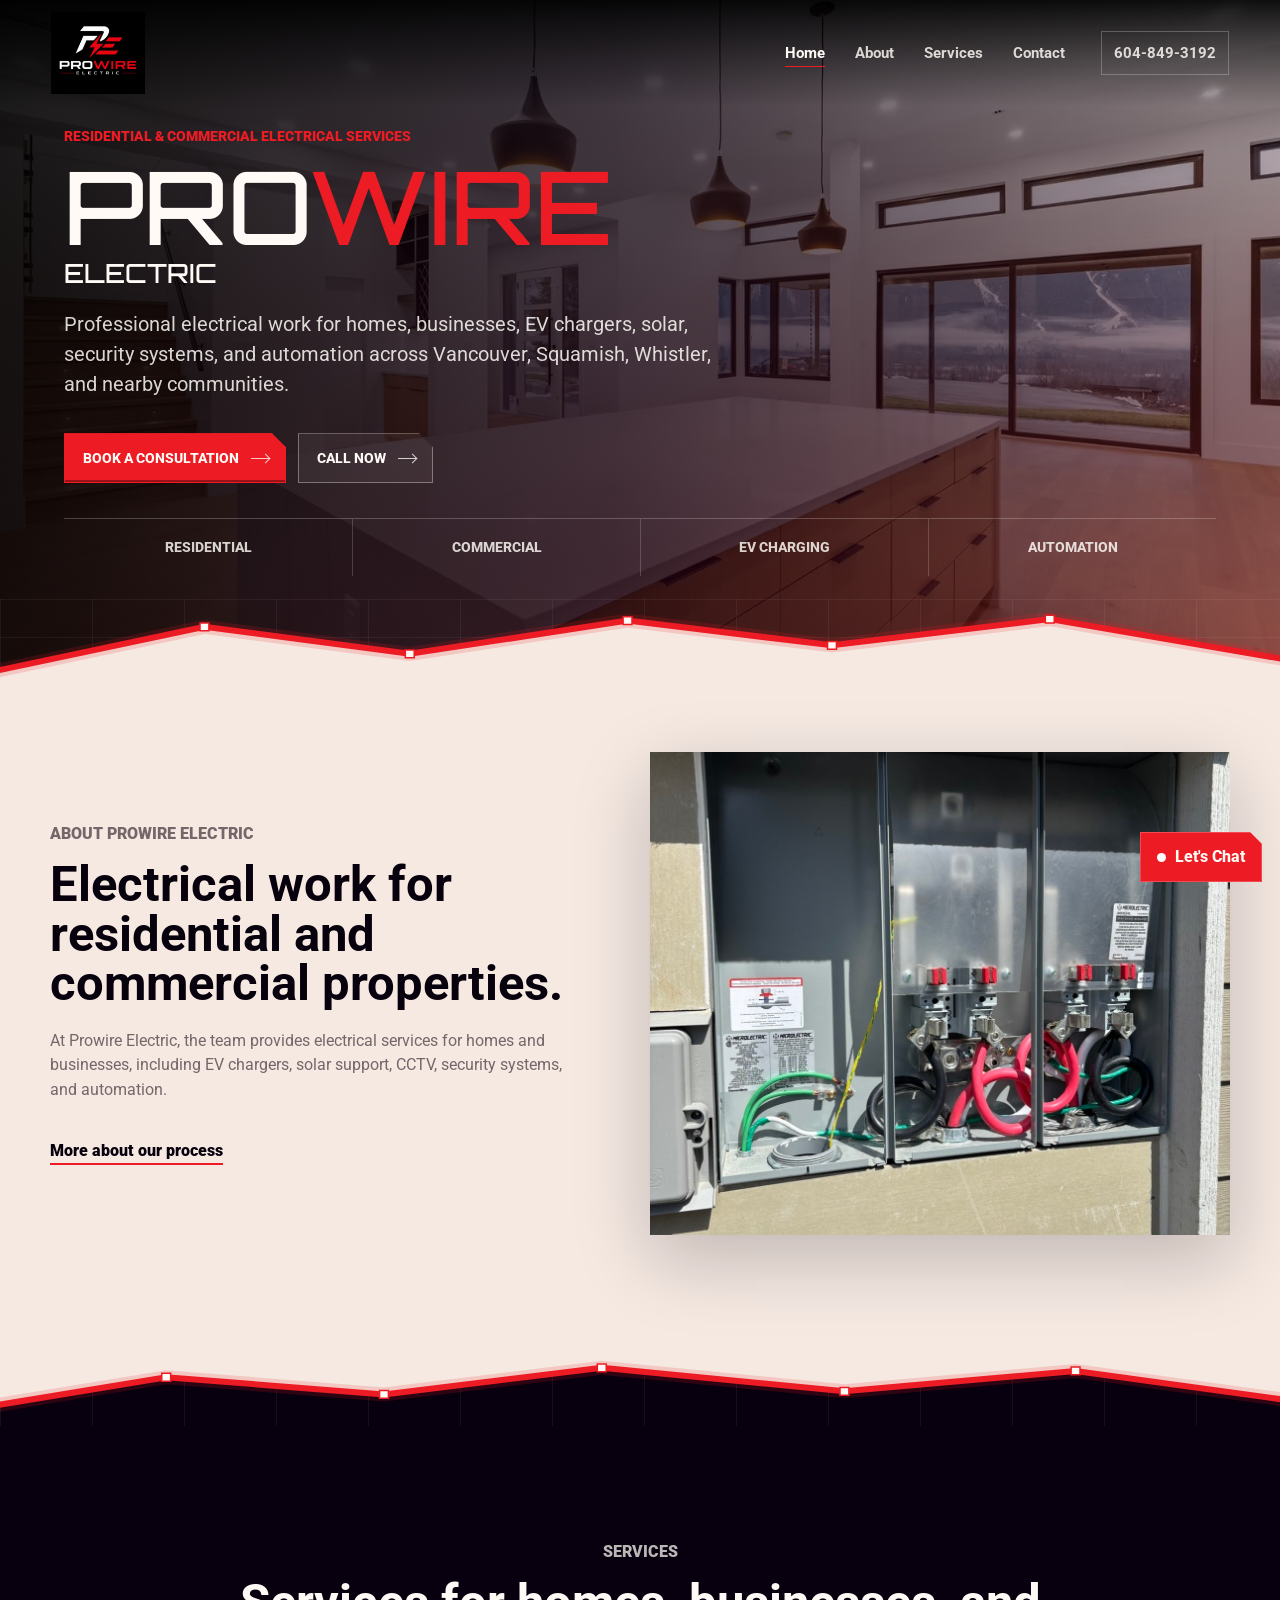
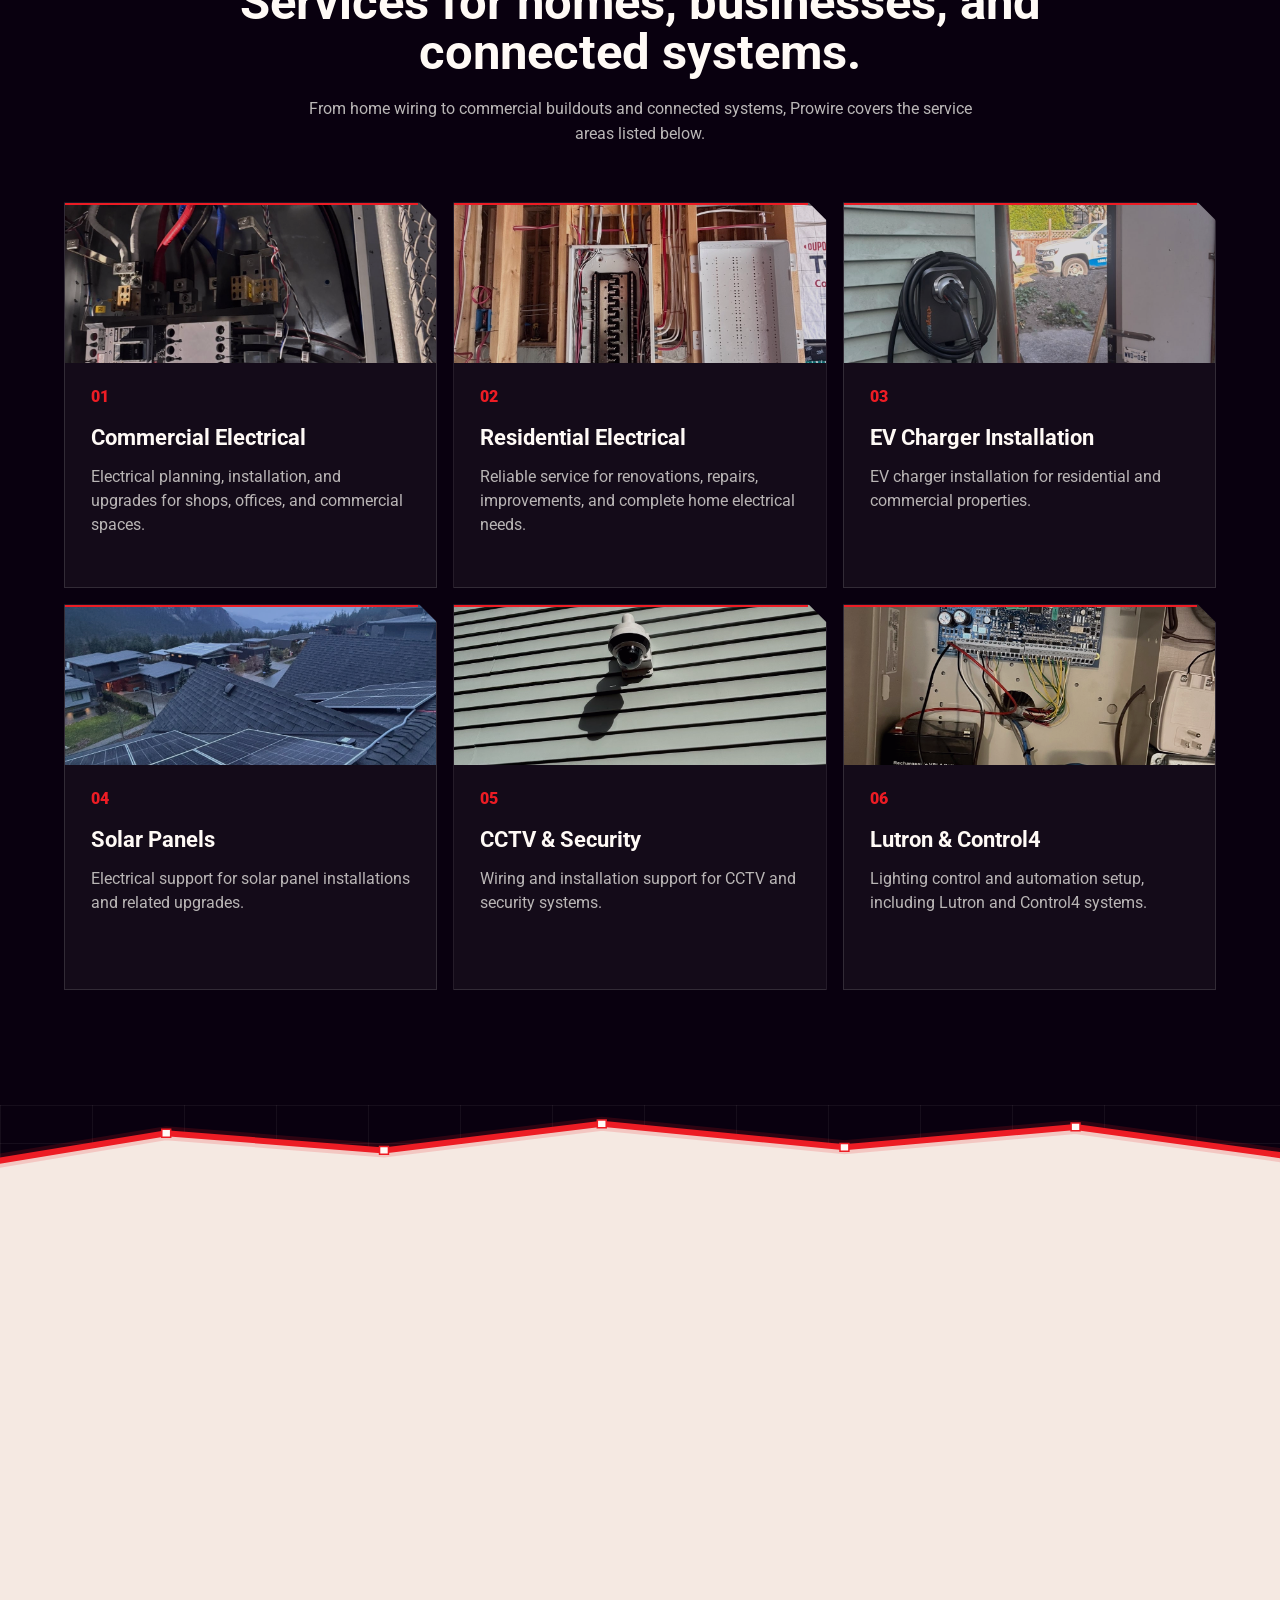
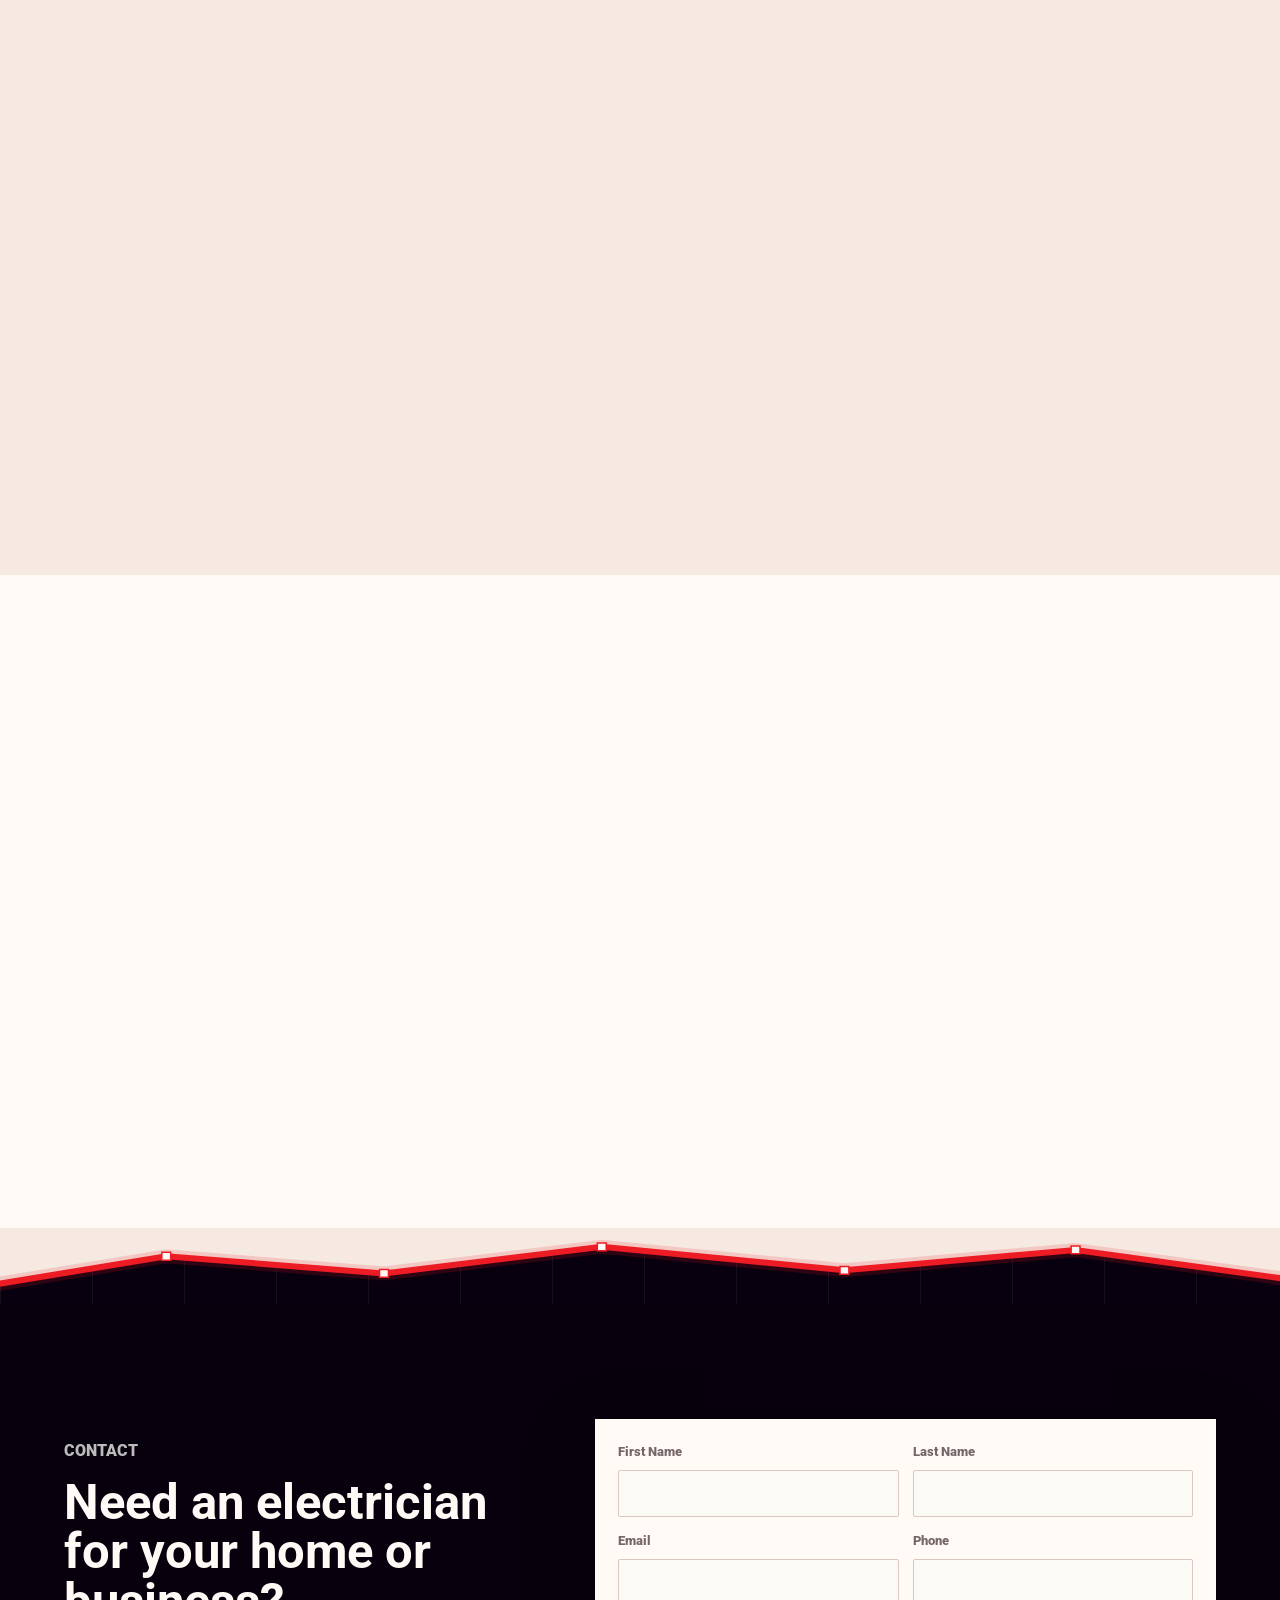
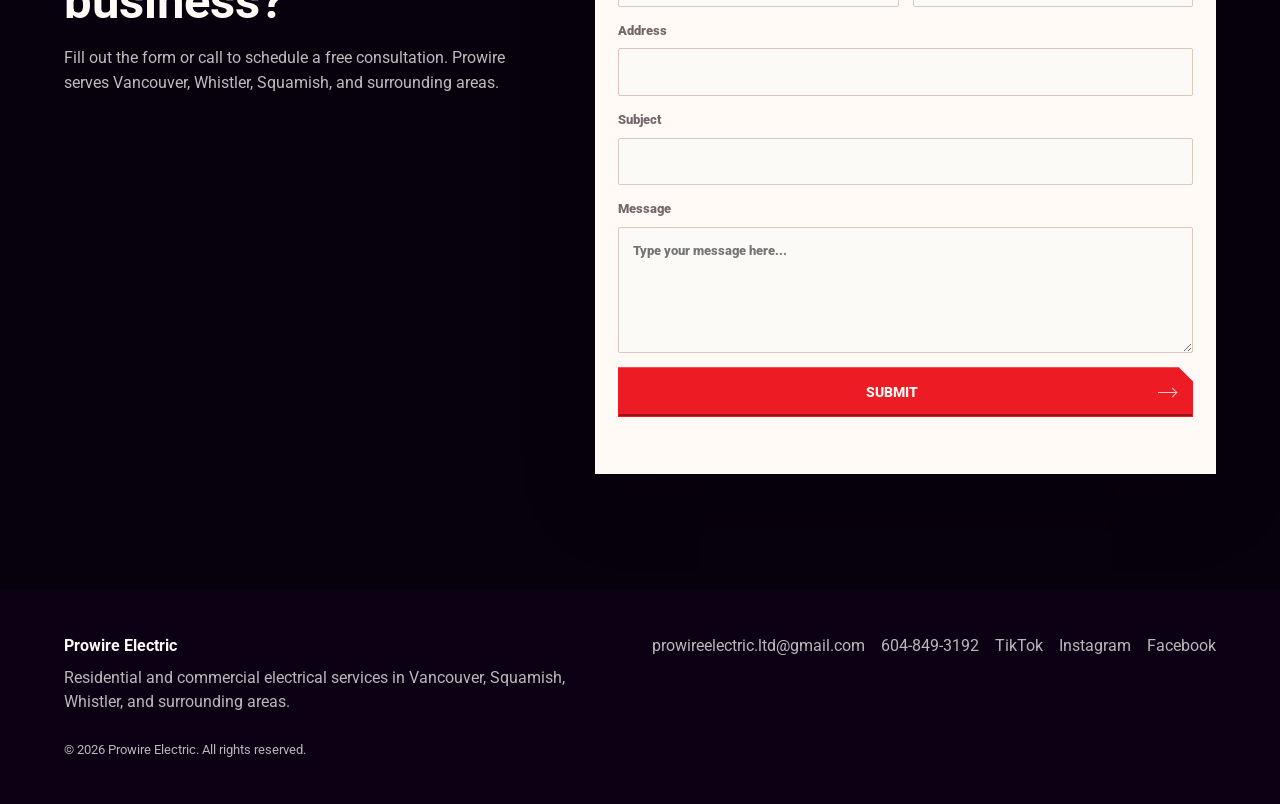
==== index.html @ 80690da2 "photos" ====
<!doctype html>
<html lang="en">
<head>
  <meta charset="utf-8">
  <meta name="viewport" content="width=device-width, initial-scale=1">
  <meta name="description" content="Prowire Electric provides residential and commercial electrical services across Vancouver, Squamish, Whistler, and surrounding areas.">
  <title>Prowire Electric | Residential & Commercial Electrical Services</title>
  <link rel="preload" as="image" href="assets/placeholder.jpg?v=5">
  <link rel="preconnect" href="https://fonts.googleapis.com">
  <link rel="preconnect" href="https://fonts.gstatic.com" crossorigin>
  <link href="https://fonts.googleapis.com/css2?family=Orbitron:wght@400;500;600&family=Roboto:wght@400;500;700;900&display=swap" rel="stylesheet">
  <link rel="stylesheet" href="styles.css?v=31">
  <script src="app.js?v=4" defer></script>
</head>
<body>
  <header class="site-header" data-header>
    <a class="brand" href="index.html" aria-label="Prowire Electric home">
      <img class="brand-logo" src="assets/logo.png" alt="" width="177" height="153">
    </a>

    <button class="nav-toggle" type="button" aria-label="Open menu" aria-expanded="false" data-nav-toggle>
      <span></span>
      <span></span>
    </button>

    <nav class="site-nav" aria-label="Primary navigation" data-nav>
      <a href="index.html" aria-current="page">Home</a>
      <a href="about.html">About</a>
      <a href="work.html">Services</a>
      <a href="contact.html">Contact</a>
    </nav>

    <a class="header-call" href="tel:16048493192">604-849-3192</a>
  </header>

  <main>
    <div class="hero-stack">
      <div class="hero-overlay" aria-hidden="true"></div>
      <section class="hero home-hero">
        <div class="hero-media" aria-hidden="true"></div>
        <div class="hero-content reveal">
          <p class="eyebrow">Residential &amp; commercial electrical services</p>
          <h1 class="hero-title">
            <span class="hero-title-word">Pro<span class="hero-title-accent">wire</span></span>
            <span class="hero-title-sub">Electric</span>
          </h1>
          <p class="hero-copy">Professional electrical work for homes, businesses, EV chargers, solar, security systems, and automation across Vancouver, Squamish, Whistler, and nearby communities.</p>
          <div class="hero-actions">
            <a class="button button-primary" href="contact.html">Book a consultation</a>
            <a class="button button-ghost" href="tel:16048493192">Call now</a>
          </div>
        </div>
        <div class="hero-strip reveal" aria-label="Core service areas">
          <span>Residential</span>
          <span>Commercial</span>
          <span>EV Charging</span>
          <span>Automation</span>
        </div>
      </section>

      <div class="angular-divider angular-divider-hero" aria-hidden="true">
        <svg viewBox="0 0 1440 116" preserveAspectRatio="none" focusable="false">
          <polyline class="angular-divider-glow" points="0,92 230,36 461,71 706,28 936,60 1181,26 1440,77"></polyline>
          <polyline class="angular-divider-dash" points="0,92 230,36 461,71 706,28 936,60 1181,26 1440,77"></polyline>
          <g class="angular-divider-nodes">
            <rect x="225" y="31" width="10" height="10"></rect>
            <rect x="456" y="66" width="10" height="10"></rect>
            <rect x="701" y="23" width="10" height="10"></rect>
            <rect x="931" y="55" width="10" height="10"></rect>
            <rect x="1176" y="21" width="10" height="10"></rect>
          </g>
        </svg>
      </div>
    </div>

    <section class="section split-section">
      <div class="section-copy reveal">
        <p class="eyebrow">About Prowire Electric</p>
        <h2>Electrical work for residential and commercial properties.</h2>
        <p>At Prowire Electric, the team provides electrical services for homes and businesses, including EV chargers, solar support, CCTV, security systems, and automation.</p>
        <a class="text-link" href="about.html">More about our process</a>
      </div>
      <figure class="image-panel reveal">
        <img src="assets/project-service-equipment.jpg" alt="Electrical service equipment installed by Prowire Electric" width="900" height="700">
      </figure>
    </section>

    <div class="angular-divider angular-divider-to-dark angular-divider-compact" aria-hidden="true">
      <svg viewBox="0 0 1440 98" preserveAspectRatio="none" focusable="false">
        <polyline class="angular-divider-glow" points="0,71 187,36 432,58 677,24 950,54 1210,28 1440,64"></polyline>
        <polyline class="angular-divider-dash" points="0,71 187,36 432,58 677,24 950,54 1210,28 1440,64"></polyline>
        <g class="angular-divider-nodes">
          <rect x="182" y="31" width="10" height="10"></rect>
          <rect x="427" y="53" width="10" height="10"></rect>
          <rect x="672" y="19" width="10" height="10"></rect>
          <rect x="945" y="49" width="10" height="10"></rect>
          <rect x="1205" y="23" width="10" height="10"></rect>
        </g>
      </svg>
    </div>

    <section class="section dark-section">
      <div class="section-heading reveal">
        <p class="eyebrow">Services</p>
        <h2>Services for homes, businesses, and connected systems.</h2>
        <p>From home wiring to commercial buildouts and connected systems, Prowire covers the service areas listed below.</p>
      </div>

      <div class="service-grid">
        <article class="service-card reveal">
          <img class="service-card-image" src="assets/project-commercial-panel.jpg" alt="Commercial electrical panel work" width="500" height="360">
          <span class="service-index">01</span>
          <h3>Commercial Electrical</h3>
          <p>Electrical planning, installation, and upgrades for shops, offices, and commercial spaces.</p>
        </article>
        <article class="service-card reveal">
          <img class="service-card-image" src="assets/project-residential-rough-in.jpg" alt="Residential rough-in wiring and panel installation" width="500" height="360">
          <span class="service-index">02</span>
          <h3>Residential Electrical</h3>
          <p>Reliable service for renovations, repairs, improvements, and complete home electrical needs.</p>
        </article>
        <article class="service-card reveal">
          <img class="service-card-image" src="assets/project-ev-charger.jpg" alt="Installed residential EV charger" width="500" height="360">
          <span class="service-index">03</span>
          <h3>EV Charger Installation</h3>
          <p>EV charger installation for residential and commercial properties.</p>
        </article>
        <article class="service-card reveal">
          <img class="service-card-image" src="assets/project-solar-roof.jpg" alt="Solar panels on a roof in the Sea to Sky corridor" width="500" height="360">
          <span class="service-index">04</span>
          <h3>Solar Panels</h3>
          <p>Electrical support for solar panel installations and related upgrades.</p>
        </article>
        <article class="service-card reveal">
          <img class="service-card-image" src="assets/project-security-camera.jpg" alt="Exterior CCTV camera installed on a home" width="500" height="360">
          <span class="service-index">05</span>
          <h3>CCTV &amp; Security</h3>
          <p>Wiring and installation support for CCTV and security systems.</p>
        </article>
        <article class="service-card reveal">
          <img class="service-card-image" src="assets/project-control-panel.jpg" alt="Control system wiring and equipment panel" width="500" height="360">
          <span class="service-index">06</span>
          <h3>Lutron &amp; Control4</h3>
          <p>Lighting control and automation setup, including Lutron and Control4 systems.</p>
        </article>
      </div>
    </section>

    <div class="angular-divider angular-divider-compact" aria-hidden="true">
      <svg viewBox="0 0 1440 98" preserveAspectRatio="none" focusable="false">
        <polyline class="angular-divider-glow" points="0,71 187,36 432,58 677,24 950,54 1210,28 1440,64"></polyline>
        <polyline class="angular-divider-dash" points="0,71 187,36 432,58 677,24 950,54 1210,28 1440,64"></polyline>
        <g class="angular-divider-nodes">
          <rect x="182" y="31" width="10" height="10"></rect>
          <rect x="427" y="53" width="10" height="10"></rect>
          <rect x="672" y="19" width="10" height="10"></rect>
          <rect x="945" y="49" width="10" height="10"></rect>
          <rect x="1205" y="23" width="10" height="10"></rect>
        </g>
      </svg>
    </div>

    <section class="section work-preview">
      <div class="section-heading reveal">
        <p class="eyebrow">Services</p>
        <h2>Residential, commercial, and specialty electrical work.</h2>
        <p>Prowire handles electrical service, installations, EV charging, solar electrical support, security systems, and automation across the Lower Mainland and Sea to Sky.</p>
      </div>
      <div class="preview-grid reveal">
        <img src="assets/project-residential-rough-in.jpg" alt="Residential rough-in wiring service" width="500" height="500">
        <img src="assets/project-commercial-panel.jpg" alt="Commercial electrical panel service" width="500" height="500">
        <img src="assets/project-ev-charger.jpg" alt="Residential EV charger installation" width="500" height="500">
      </div>
      <a class="button button-dark reveal" href="work.html">View services</a>
    </section>

    <section class="section testimonials-section">
      <div class="section-heading reveal">
        <p class="eyebrow">Testimonials</p>
        <h2>What clients have said.</h2>
      </div>
      <div class="testimonial-grid">
        <blockquote class="testimonial-card reveal">
          <p>"Just had a full renovation done, price was great work was done on a timely manner I have no complaints would hugely recommend!"</p>
          <cite>Scott Johnson</cite>
        </blockquote>
        <blockquote class="testimonial-card reveal">
          <p>"They were very easy to deal with and schedule. Quality work and their prices were a lot lower than a couple of other quotes I had gotten. Thank you!"</p>
          <cite>Karamveer Dhillon</cite>
        </blockquote>
        <blockquote class="testimonial-card reveal">
          <p>"Love this company! Super quick reply to give me a quote and prices are very fair in comparison to other businesses in town. Would highly recommend for any job!"</p>
          <cite>Hannah MacRae</cite>
        </blockquote>
      </div>
    </section>

    <div class="angular-divider angular-divider-to-dark angular-divider-compact" aria-hidden="true">
      <svg viewBox="0 0 1440 98" preserveAspectRatio="none" focusable="false">
        <polyline class="angular-divider-glow" points="0,71 187,36 432,58 677,24 950,54 1210,28 1440,64"></polyline>
        <polyline class="angular-divider-dash" points="0,71 187,36 432,58 677,24 950,54 1210,28 1440,64"></polyline>
        <g class="angular-divider-nodes">
          <rect x="182" y="31" width="10" height="10"></rect>
          <rect x="427" y="53" width="10" height="10"></rect>
          <rect x="672" y="19" width="10" height="10"></rect>
          <rect x="945" y="49" width="10" height="10"></rect>
          <rect x="1205" y="23" width="10" height="10"></rect>
        </g>
      </svg>
    </div>

    <section class="section contact-band">
      <div class="contact-band-copy reveal">
        <p class="eyebrow">Contact</p>
        <h2>Need an electrician for your home or business?</h2>
        <p>Fill out the form or call to schedule a free consultation. Prowire serves Vancouver, Whistler, Squamish, and surrounding areas.</p>
      </div>
      <form class="contact-form reveal" data-contact-form>
        <label>
          <span>First Name</span>
          <input type="text" name="firstName" autocomplete="given-name" required>
        </label>
        <label>
          <span>Last Name</span>
          <input type="text" name="lastName" autocomplete="family-name">
        </label>
        <label>
          <span>Email</span>
          <input type="email" name="email" autocomplete="email" required>
        </label>
        <label>
          <span>Phone</span>
          <input type="tel" name="phone" autocomplete="tel">
        </label>
        <label class="full-field">
          <span>Address</span>
          <input type="text" name="address" autocomplete="street-address">
        </label>
        <label class="full-field">
          <span>Subject</span>
          <input type="text" name="subject">
        </label>
        <label class="full-field">
          <span>Message</span>
          <textarea name="message" rows="5" placeholder="Type your message here..."></textarea>
        </label>
        <button class="button button-primary full-field" type="submit">Submit</button>
        <p class="form-status full-field" data-form-status aria-live="polite"></p>
      </form>
    </section>
  </main>

  <footer class="site-footer">
    <div>
      <strong>Prowire Electric</strong>
      <p>Residential and commercial electrical services in Vancouver, Squamish, Whistler, and surrounding areas.</p>
    </div>
    <div class="footer-links">
      <a href="mailto:prowireelectric.ltd@gmail.com">prowireelectric.ltd@gmail.com</a>
      <a href="tel:16048493192">604-849-3192</a>
      <a href="#">TikTok</a>
      <a href="#">Instagram</a>
      <a href="#">Facebook</a>
    </div>
    <small>&copy; 2026 Prowire Electric. All rights reserved.</small>
  </footer>

  <aside class="chat-widget" aria-label="Chat widget">
    <button class="chat-button" type="button" aria-expanded="false" data-chat-toggle>
      <span class="chat-dot"></span>
      Let's Chat
    </button>
    <div class="chat-panel" data-chat-panel hidden>
      <strong>Prowire Electric</strong>
      <p>For active inquiries, call or email Prowire Electric.</p>
      <input type="text" aria-label="Chat message" placeholder="Type your message...">
    </div>
  </aside>
</body>
</html>
---- styles.css ----
:root {
  --almond-silk: #e3b5a4;
  --linen: #f5e9e2;
  --coffee-bean: #0b0014;
  --logo-black: #000;
  --logo-red: #ed1c24;
  --logo-white: #fff;
  --ink: #07000d;
  --coal: #09000f;
  --graphite: #271621;
  --paper: var(--linen);
  --white: #fffaf6;
  --muted: #75666a;
  --line: #dcc7be;
  --accent: var(--logo-red);
  --accent-deep: #8f0e18;
  --shadow: 0 24px 70px rgba(7, 0, 13, 0.22);
  --max-width: 1180px;
  --header-height: 90px;
  --hero-image: url("assets/placeholder.jpg?v=5");
}

* {
  box-sizing: border-box;
}

html {
  scroll-behavior: smooth;
}

body {
  margin: 0;
  color: var(--ink);
  background: var(--paper);
  font-family: Roboto, Helvetica, Arial, sans-serif;
  line-height: 1.5;
}

body.nav-open {
  overflow: hidden;
}

img {
  display: block;
  max-width: 100%;
  height: auto;
}

a {
  color: inherit;
  text-decoration: none;
}

button,
input,
textarea {
  font: inherit;
}

:focus-visible {
  outline: 3px solid var(--accent);
  outline-offset: 3px;
}

.visually-hidden {
  position: absolute;
  width: 1px;
  height: 1px;
  padding: 0;
  margin: -1px;
  overflow: hidden;
  white-space: nowrap;
  border: 0;
  clip: rect(0 0 0 0);
  clip-path: inset(50%);
}

.site-header {
  position: fixed;
  inset: 0 0 auto;
  z-index: 20;
  display: grid;
  grid-template-columns: 1fr auto auto;
  align-items: center;
  gap: 24px;
  min-height: var(--header-height);
  padding: 12px clamp(18px, 4vw, 54px);
  color: var(--white);
  background: linear-gradient(180deg, rgba(0, 0, 0, 0.9), rgba(7, 0, 13, 0));
}

.solid-header {
  position: sticky;
  background: rgba(0, 0, 0, 0.96);
  border-bottom: 1px solid rgba(245, 233, 226, 0.12);
}

.brand {
  display: inline-flex;
  align-items: center;
  gap: 0;
  width: max-content;
  font-weight: 800;
  letter-spacing: 0;
}

.brand-logo {
  width: 94px;
  height: 82px;
  object-fit: contain;
  background: transparent;
  border: 0;
  border-radius: 0;
}

.site-nav {
  display: flex;
  align-items: center;
  gap: 6px;
}

.site-nav a,
.header-call {
  position: relative;
  padding: 10px 12px;
  border-radius: 0;
  color: rgba(255, 253, 248, 0.82);
  font-size: 0.92rem;
  font-weight: 700;
}

.site-nav a::after {
  content: "";
  position: absolute;
  right: 12px;
  bottom: 7px;
  left: 12px;
  height: 1px;
  background: transparent;
}

.site-nav a:hover,
.site-nav a[aria-current="page"] {
  color: var(--white);
  background: transparent;
}

.site-nav a:hover::after,
.site-nav a[aria-current="page"]::after {
  background: var(--accent);
}

.header-call:hover {
  color: var(--white);
  border-color: var(--accent);
  background: rgba(245, 233, 226, 0.08);
}

.header-call {
  border: 1px solid rgba(255, 253, 248, 0.24);
}

.nav-toggle {
  display: none;
  width: 44px;
  height: 44px;
  padding: 0;
  border: 1px solid rgba(255, 253, 248, 0.24);
  border-radius: 0;
  clip-path: polygon(0 0, calc(100% - 10px) 0, 100% 10px, 100% 100%, 0 100%);
  background: rgba(255, 253, 248, 0.08);
}

.nav-toggle span {
  display: block;
  width: 18px;
  height: 2px;
  margin: 5px auto;
  background: var(--white);
}

.hero {
  position: relative;
  z-index: 1;
  display: grid;
  min-height: 86svh;
  padding: calc(var(--header-height) + 46px) clamp(18px, 5vw, 72px) 24px;
  color: var(--white);
  overflow: hidden;
}

@media (min-width: 921px) {
  .home-hero {
    min-height: clamp(600px, 64svh, 720px);
    padding-top: calc(var(--header-height) + 24px);
  }

  .hero-stack + .split-section {
    padding-top: clamp(54px, 5vw, 90px);
  }
}

.hero-stack {
  position: relative;
  overflow: hidden;
  background-image: var(--hero-image);
  background-position: center;
  background-size: cover;
}

.hero-stack > .hero-overlay {
  z-index: 0;
  pointer-events: none;
}

.hero-media,
.hero-overlay {
  position: absolute;
  inset: 0;
}

.hero-media {
  background-image: var(--hero-image);
  background-position: center;
  background-size: cover;
}

.hero-stack .hero-media {
  background-image: none;
}

.hero-overlay {
  background:
    linear-gradient(90deg, rgba(0, 0, 0, 0.88), rgba(7, 0, 13, 0.68) 48%, rgba(7, 0, 13, 0.22)),
    linear-gradient(180deg, rgba(7, 0, 13, 0.08), rgba(143, 14, 24, 0.5));
}

.hero-content {
  position: relative;
  z-index: 1;
  align-self: center;
  width: min(760px, 100%);
}

.eyebrow {
  margin: 0 0 14px;
  color: var(--accent);
  font-size: 0.78rem;
  font-weight: 900;
  letter-spacing: 0;
  text-transform: uppercase;
}

.dark-section .eyebrow,
.hero .eyebrow,
.cta-section .eyebrow {
  color: var(--accent);
}

.home-hero .eyebrow {
  font-size: 0.86rem;
}

h1,
h2,
h3,
p {
  overflow-wrap: anywhere;
}

h1,
h2,
h3 {
  margin: 0;
  line-height: 1.02;
  letter-spacing: 0;
}

h1 {
  max-width: 820px;
  font-size: clamp(3rem, 9vw, 6.8rem);
}

.hero-title {
  display: inline-grid;
  justify-items: start;
  max-width: 900px;
  font-family: Orbitron, "Arial Black", Roboto, Helvetica, Arial, sans-serif;
  font-size: clamp(2.8rem, 8.3vw, 6.35rem);
  font-weight: 500;
  line-height: 0.92;
  text-transform: uppercase;
}

.hero-title-word {
  display: block;
  white-space: nowrap;
}

.hero-title-accent {
  color: var(--accent);
}

.hero-title-sub {
  display: block;
  margin-top: 0.22em;
  color: var(--white);
  font-size: 0.26em;
  line-height: 1;
}

h2 {
  font-size: clamp(1.75rem, 3.8vw, 3.1rem);
}

h3 {
  font-size: clamp(1.12rem, 2.2vw, 1.35rem);
}

.hero-copy {
  max-width: 650px;
  margin: 24px 0 0;
  color: rgba(255, 253, 248, 0.84);
  font-size: clamp(1.03rem, 2vw, 1.24rem);
}

.hero-actions {
  display: flex;
  flex-wrap: wrap;
  gap: 12px;
  margin-top: 34px;
}

.button {
  position: relative;
  display: inline-flex;
  align-items: center;
  justify-content: center;
  gap: 12px;
  min-height: 50px;
  padding: 13px 46px 13px 18px;
  border: 1px solid transparent;
  border-radius: 0;
  cursor: pointer;
  clip-path: polygon(0 0, calc(100% - 14px) 0, 100% 14px, 100% 100%, 0 100%);
  overflow: hidden;
  color: inherit;
  font-size: 0.88rem;
  font-weight: 800;
  letter-spacing: 0;
  line-height: 1;
  text-transform: uppercase;
  transition: background-color 180ms ease, border-color 180ms ease, color 180ms ease, transform 180ms ease;
}

.button::before,
.button::after {
  content: "";
  position: absolute;
  top: 50%;
  pointer-events: none;
}

.button::before {
  right: 16px;
  width: 18px;
  height: 1px;
  background: currentColor;
  opacity: 0.78;
}

.button::after {
  right: 16px;
  width: 6px;
  height: 6px;
  border-top: 1px solid currentColor;
  border-right: 1px solid currentColor;
  opacity: 0.78;
  transform: translateY(-3px) rotate(45deg);
}

.button:hover {
  transform: translateY(-1px);
}

.button-primary {
  color: var(--white);
  background: var(--accent);
  border-color: var(--accent);
  box-shadow: inset 0 -2px 0 rgba(0, 0, 0, 0.36);
}

.button-primary:hover {
  color: var(--white);
  background: #b80f1c;
  border-color: #b80f1c;
}

.button-ghost {
  color: var(--white);
  border-color: rgba(245, 233, 226, 0.38);
  background: rgba(245, 233, 226, 0.06);
}

.button-ghost:hover {
  border-color: var(--accent);
  background: rgba(237, 28, 36, 0.14);
}

.button-dark {
  color: var(--white);
  background: var(--ink);
  border-color: var(--ink);
  box-shadow: inset 0 -2px 0 rgba(255, 250, 246, 0.12);
}

.button-dark:hover {
  background: var(--accent);
  border-color: var(--accent);
}

.hero-strip {
  position: relative;
  z-index: 1;
  align-self: end;
  display: grid;
  grid-template-columns: repeat(4, minmax(0, 1fr));
  width: min(var(--max-width), 100%);
  margin-inline: auto;
  border-top: 1px solid rgba(255, 253, 248, 0.22);
}

.hero-strip span {
  padding: 18px 12px;
  color: rgba(255, 253, 248, 0.82);
  font-size: 0.86rem;
  font-weight: 800;
  text-align: center;
  text-transform: uppercase;
}

.hero-strip span + span {
  border-left: 1px solid rgba(255, 253, 248, 0.18);
}

.angular-divider {
  --divider-from: var(--coal);
  --divider-to: var(--paper);
  --divider-node-fill: var(--white);
  --divider-edge: polygon(0 79%, 16% 31%, 32% 61%, 49% 24%, 65% 52%, 82% 22%, 100% 66%, 100% 120%, 0 120%);
  position: relative;
  isolation: isolate;
  z-index: 1;
  height: clamp(62px, 7vw, 116px);
  margin-top: -1px;
  margin-bottom: -1px;
  overflow: hidden;
  background: var(--divider-from);
}

.angular-divider::before {
  content: "";
  position: absolute;
  inset: 0;
  z-index: 0;
  background-image:
    linear-gradient(rgba(255, 250, 246, 0.07) 1px, transparent 1px),
    linear-gradient(90deg, rgba(255, 250, 246, 0.07) 1px, transparent 1px);
  background-size: 92px 38px;
  opacity: 0.8;
}

.angular-divider::after {
  content: "";
  position: absolute;
  inset: 0;
  z-index: 1;
  clip-path: var(--divider-edge);
  background: var(--divider-to);
}

.angular-divider svg {
  position: absolute;
  inset: 0;
  z-index: 2;
  width: 100%;
  height: 100%;
  pointer-events: none;
}

.angular-divider-glow,
.angular-divider-dash {
  fill: none;
  stroke: var(--accent);
  stroke-linecap: square;
  stroke-linejoin: miter;
  vector-effect: non-scaling-stroke;
}

.angular-divider-glow {
  stroke-width: 14px;
  opacity: 0.16;
}

.angular-divider-dash {
  stroke-width: 6px;
  stroke-dasharray: none;
}

.angular-divider-nodes rect {
  fill: var(--divider-node-fill);
  stroke: var(--accent);
  stroke-width: 1.5px;
  vector-effect: non-scaling-stroke;
}

.angular-divider-compact {
  --divider-edge: polygon(0 72%, 13% 37%, 30% 59%, 47% 24%, 66% 55%, 84% 29%, 100% 65%, 100% 120%, 0 120%);
  height: clamp(54px, 6vw, 96px);
}

.angular-divider-hero {
  background: transparent;
}

.angular-divider-hero::before {
  background-image:
    linear-gradient(rgba(255, 250, 246, 0.07) 1px, transparent 1px),
    linear-gradient(90deg, rgba(255, 250, 246, 0.07) 1px, transparent 1px);
  background-size: 92px 38px;
  opacity: 0.8;
}

.angular-divider-to-dark {
  --divider-from: var(--paper);
  --divider-to: var(--coal);
}

.angular-divider-to-dark::before {
  opacity: 0;
}

.angular-divider-to-dark::after {
  background:
    linear-gradient(90deg, rgba(255, 250, 246, 0.06) 1px, transparent 1px),
    var(--divider-to);
  background-size: 92px 38px, auto;
}

.section {
  padding: clamp(70px, 9vw, 132px) clamp(18px, 5vw, 72px);
}

.split-section,
.page-hero,
.contact-page-grid {
  display: grid;
  grid-template-columns: minmax(0, 0.95fr) minmax(320px, 1.05fr);
  gap: clamp(28px, 6vw, 76px);
  align-items: center;
  width: min(var(--max-width), calc(100% - 36px));
  margin-inline: auto;
}

.split-section {
  padding-inline: 0;
}

.section-copy p,
.section-heading p,
.page-hero-copy p,
.guarantee-copy p,
.contact-band-copy p,
.map-heading p {
  max-width: 680px;
  color: var(--muted);
  font-size: 1.02rem;
}

.section-copy p:last-of-type,
.section-heading p,
.page-hero-copy p,
.guarantee-copy p,
.contact-band-copy p,
.map-heading p {
  margin-top: 20px;
}

.text-link {
  display: inline-flex;
  margin-top: 20px;
  color: var(--ink);
  font-weight: 900;
  border-bottom: 2px solid var(--accent);
}

.image-panel,
.page-hero-image {
  margin: 0;
  box-shadow: var(--shadow);
}

.image-panel img,
.page-hero-image img {
  width: 100%;
  aspect-ratio: 1.2 / 1;
  object-fit: cover;
}

.dark-section {
  color: var(--white);
  background: var(--coal);
}

.section-heading {
  width: min(820px, 100%);
  margin: 0 auto clamp(32px, 5vw, 56px);
  text-align: center;
}

.section-heading > .eyebrow {
  width: max-content;
  max-width: 100%;
  margin: 0 auto 14px;
  text-align: center;
}

.section-heading > p:not(.eyebrow) {
  margin-right: auto;
  margin-left: auto;
}

.dark-section .section-heading p {
  color: rgba(255, 253, 248, 0.72);
}

.service-grid,
.testimonial-grid {
  display: grid;
  grid-template-columns: repeat(3, minmax(0, 1fr));
  gap: 16px;
  width: min(var(--max-width), 100%);
  margin-inline: auto;
}

.service-card,
.testimonial-card {
  border-radius: 0;
}

.service-card {
  position: relative;
  min-height: 386px;
  padding: 26px;
  border: 1px solid rgba(255, 253, 248, 0.13);
  background: rgba(255, 253, 248, 0.045);
  clip-path: polygon(0 0, calc(100% - 18px) 0, 100% 18px, 100% 100%, 0 100%);
  overflow: hidden;
}

.service-card::before {
  content: "";
  position: absolute;
  top: 0;
  right: 18px;
  left: 0;
  z-index: 1;
  height: 2px;
  background: var(--accent);
}

.service-card-image,
.service-detail-card-image {
  display: block;
  width: calc(100% + 52px);
  max-width: none;
  height: 160px;
  margin: -26px -26px 22px;
  object-fit: cover;
  filter: saturate(0.95) contrast(1.04);
}

.service-card-image {
  opacity: 0.84;
}

.service-index {
  display: inline-flex;
  margin-bottom: 18px;
  color: var(--accent);
  font-weight: 900;
}

.service-card p {
  color: rgba(255, 253, 248, 0.7);
}

.work-preview {
  text-align: center;
}

.preview-grid {
  display: grid;
  grid-template-columns: 1fr 1.2fr 1fr;
  gap: 14px;
  width: min(980px, 100%);
  margin: 0 auto 30px;
}

.preview-grid img {
  width: 100%;
  aspect-ratio: 1 / 1;
  object-fit: cover;
}

.preview-grid img:nth-child(2) {
  aspect-ratio: 1 / 1.18;
}

.testimonials-section {
  background: var(--white);
}

.testimonial-card {
  min-height: 280px;
  margin: 0;
  padding: 26px;
  border: 1px solid var(--line);
  background: var(--paper);
}

.testimonial-card p {
  margin: 0;
  color: var(--graphite);
  font-size: 1.02rem;
}

.testimonial-card cite {
  display: block;
  margin-top: 26px;
  color: var(--ink);
  font-style: normal;
  font-weight: 900;
}

.contact-band {
  display: grid;
  grid-template-columns: minmax(0, 0.85fr) minmax(320px, 1.15fr);
  gap: clamp(28px, 6vw, 72px);
  align-items: start;
  background: var(--ink);
  color: var(--white);
}

.contact-band p {
  color: rgba(255, 253, 248, 0.74);
}

.contact-form {
  display: grid;
  grid-template-columns: repeat(2, minmax(0, 1fr));
  gap: 14px;
  width: 100%;
  padding: 22px;
  border: 1px solid rgba(255, 253, 248, 0.12);
  border-radius: 0;
  background: var(--white);
  color: var(--ink);
  box-shadow: var(--shadow);
}

.contact-form label {
  display: grid;
  gap: 8px;
  color: var(--muted);
  font-size: 0.82rem;
  font-weight: 850;
}

.full-field {
  grid-column: 1 / -1;
}

.contact-form input,
.contact-form textarea {
  width: 100%;
  min-width: 0;
  border: 1px solid var(--line);
  border-radius: 2px;
  padding: 13px 14px;
  color: var(--ink);
  background: #fbfaf6;
}

.contact-form textarea {
  resize: vertical;
}

.form-status {
  min-height: 20px;
  margin: 0;
  color: var(--muted);
  font-size: 0.9rem;
}

.page-hero {
  padding-top: clamp(64px, 9vw, 110px);
  padding-bottom: clamp(56px, 8vw, 100px);
}

.page-hero h1 {
  font-size: clamp(2.25rem, 5.4vw, 4.7rem);
}

.work-hero,
.contact-hero {
  align-items: stretch;
}

.work-hero {
  align-items: center;
}

.process-section {
  background: var(--white);
}

.process-list {
  display: grid;
  gap: 14px;
  width: min(980px, 100%);
  margin: 0 auto;
}

.process-item {
  display: grid;
  grid-template-columns: 72px 1fr;
  gap: 22px;
  padding: 26px;
  border: 1px solid var(--line);
  border-radius: 0;
  clip-path: polygon(0 0, calc(100% - 16px) 0, 100% 16px, 100% 100%, 0 100%);
  background: var(--paper);
}

.process-item > span {
  color: var(--accent-deep);
  font-size: 1.2rem;
  font-weight: 900;
}

.process-item p {
  margin-bottom: 0;
  color: var(--muted);
}

.guarantee-section,
.cta-section {
  display: flex;
  align-items: center;
  justify-content: space-between;
  gap: 28px;
  color: var(--white);
  background: var(--coal);
}

.guarantee-section p,
.cta-section p {
  color: rgba(255, 253, 248, 0.72);
}

.gallery-grid {
  display: grid;
  grid-template-columns: repeat(3, minmax(0, 1fr));
  gap: 16px;
  width: min(var(--max-width), 100%);
  margin-inline: auto;
}

.gallery-item {
  position: relative;
  min-height: 360px;
  overflow: hidden;
  border-radius: 0;
  clip-path: polygon(0 0, calc(100% - 18px) 0, 100% 18px, 100% 100%, 0 100%);
  background: var(--ink);
}

.gallery-item img {
  width: 100%;
  height: 100%;
  min-height: 360px;
  object-fit: cover;
  opacity: 0.74;
}

.gallery-item div {
  position: absolute;
  inset: auto 18px 18px;
  color: var(--white);
}

.gallery-item span {
  color: var(--accent);
  font-size: 0.78rem;
  font-weight: 900;
  letter-spacing: 0;
  text-transform: uppercase;
}

.gallery-item h2 {
  margin-top: 8px;
  font-size: clamp(1.3rem, 2.2vw, 1.9rem);
}

.services-page-section {
  background: var(--paper);
}

.service-detail-grid {
  display: grid;
  grid-template-columns: repeat(3, minmax(0, 1fr));
  gap: 16px;
  width: min(var(--max-width), 100%);
  margin-inline: auto;
}

.service-detail-card {
  position: relative;
  display: flex;
  flex-direction: column;
  min-height: 522px;
  padding: 26px;
  border: 1px solid var(--line);
  border-radius: 0;
  clip-path: polygon(0 0, calc(100% - 18px) 0, 100% 18px, 100% 100%, 0 100%);
  background:
    linear-gradient(135deg, rgba(212, 77, 92, 0.08), transparent 48%),
    var(--white);
  overflow: hidden;
}

.service-detail-card::before {
  content: "";
  position: absolute;
  top: 0;
  right: 18px;
  left: 0;
  z-index: 1;
  height: 3px;
  background: var(--accent);
}

.service-detail-card-image {
  height: 174px;
}

.service-detail-card > span {
  color: var(--accent);
  font-size: 0.78rem;
  font-weight: 900;
  letter-spacing: 0;
}

.service-detail-card h2 {
  max-width: 13ch;
  margin-top: 16px;
  font-size: clamp(1.28rem, 2.1vw, 1.74rem);
  line-height: 1.06;
}

.service-detail-card p {
  color: var(--muted);
}

.service-points {
  display: grid;
  gap: 9px;
  margin-top: auto;
  padding: 22px 0 0;
  list-style: none;
}

.service-points li {
  position: relative;
  padding-left: 18px;
  color: var(--graphite);
  font-size: 0.95rem;
  font-weight: 700;
}

.service-points li::before {
  content: "";
  position: absolute;
  top: 0.62em;
  left: 0;
  width: 8px;
  height: 2px;
  background: var(--accent);
}

.service-note {
  display: flex;
  align-items: center;
  justify-content: space-between;
  gap: 22px;
  width: min(var(--max-width), 100%);
  margin: 18px auto 0;
  padding: 22px 24px;
  border: 1px solid var(--line);
  background: rgba(255, 255, 255, 0.6);
}

.service-note strong {
  color: var(--accent);
  font-size: 0.78rem;
  font-weight: 900;
  text-transform: uppercase;
}

.service-note p {
  margin: 0;
  color: var(--muted);
}

.cta-section h2 {
  max-width: 780px;
}

.contact-card {
  display: grid;
  align-content: end;
  gap: 14px;
  min-height: 320px;
  padding: 28px;
  border-radius: 0;
  clip-path: polygon(0 0, calc(100% - 18px) 0, 100% 18px, 100% 100%, 0 100%);
  color: var(--white);
  background:
    linear-gradient(180deg, rgba(0, 0, 0, 0.18), rgba(7, 0, 13, 0.86)),
    url("assets/project-service-equipment.jpg") center / cover;
  box-shadow: var(--shadow);
}

.contact-card span {
  color: var(--accent);
  font-size: 0.8rem;
  font-weight: 900;
  letter-spacing: 0;
  text-transform: uppercase;
}

.contact-card a {
  width: max-content;
  max-width: 100%;
  font-weight: 900;
  overflow-wrap: anywhere;
}

.contact-page-grid {
  align-items: stretch;
  padding-inline: 0;
}

.map-panel {
  display: grid;
  gap: 18px;
}

.map-heading {
  padding: 28px;
  border: 1px solid var(--line);
  border-radius: 0;
  background: var(--white);
}

.map-heading h2 {
  font-size: clamp(1.8rem, 4vw, 3rem);
}

.map-panel iframe {
  width: 100%;
  min-height: 430px;
  border: 0;
  border-radius: 0;
  box-shadow: var(--shadow);
}

.site-footer {
  display: grid;
  grid-template-columns: minmax(0, 1fr) auto;
  gap: 26px;
  padding: 44px clamp(18px, 5vw, 72px);
  color: rgba(255, 253, 248, 0.72);
  background: var(--coffee-bean);
}

.site-footer strong {
  display: block;
  color: var(--white);
}

.site-footer p {
  max-width: 520px;
  margin: 8px 0 0;
}

.footer-links {
  display: flex;
  flex-wrap: wrap;
  justify-content: flex-end;
  gap: 10px 16px;
}

.footer-links a:hover {
  color: var(--white);
}

.site-footer small {
  grid-column: 1 / -1;
}

.chat-widget {
  position: fixed;
  right: 18px;
  bottom: 18px;
  z-index: 30;
  display: grid;
  justify-items: end;
  gap: 10px;
}

.chat-button {
  position: relative;
  display: inline-flex;
  align-items: center;
  gap: 9px;
  min-height: 48px;
  padding: 12px 16px;
  border: 1px solid rgba(255, 253, 248, 0.2);
  border-radius: 0;
  clip-path: polygon(0 0, calc(100% - 12px) 0, 100% 12px, 100% 100%, 0 100%);
  color: var(--white);
  background: var(--accent);
  box-shadow: 0 18px 42px rgba(7, 0, 13, 0.3);
  cursor: pointer;
  font-weight: 800;
}

.chat-dot {
  width: 9px;
  height: 9px;
  border-radius: 50%;
  background: var(--logo-white);
}

.chat-panel {
  width: min(320px, calc(100vw - 36px));
  padding: 18px;
  border: 1px solid var(--line);
  border-radius: 0;
  background: var(--white);
  box-shadow: var(--shadow);
  opacity: 1;
}

.chat-panel[hidden] {
  display: none;
}

.chat-panel p {
  margin: 8px 0 14px;
  color: var(--muted);
}

.chat-panel input {
  width: 100%;
  border: 1px solid var(--line);
  border-radius: 2px;
  padding: 11px 12px;
}

.admin-main {
  min-height: 100svh;
  padding-top: var(--header-height);
  background:
    linear-gradient(90deg, rgba(0, 0, 0, 0.92), rgba(7, 0, 13, 0.78) 48%, rgba(143, 14, 24, 0.36)),
    var(--hero-image) center / cover;
}

.admin-shell {
  display: grid;
  min-height: calc(100svh - var(--header-height));
  place-items: center;
}

.admin-card {
  width: min(860px, 100%);
  padding: clamp(28px, 6vw, 52px);
  border: 1px solid rgba(255, 253, 248, 0.14);
  color: var(--white);
  background: rgba(7, 0, 13, 0.82);
  box-shadow: var(--shadow);
  clip-path: polygon(0 0, calc(100% - 22px) 0, 100% 22px, 100% 100%, 0 100%);
}

.admin-card h1 {
  font-size: clamp(2.3rem, 5vw, 4.5rem);
}

.admin-status {
  min-height: 28px;
  margin: 18px 0 0;
  color: rgba(255, 253, 248, 0.76);
}

.admin-status[data-tone="error"] {
  color: var(--accent);
}

.admin-auth,
.admin-panel {
  margin-top: 28px;
}

.google-button-slot {
  min-height: 44px;
}

.admin-toolbar {
  display: flex;
  flex-wrap: wrap;
  align-items: center;
  justify-content: space-between;
  gap: 16px;
  padding-bottom: 22px;
  border-bottom: 1px solid rgba(255, 253, 248, 0.14);
}

.admin-toolbar p {
  margin: 0;
  color: rgba(255, 253, 248, 0.74);
}

.admin-toolbar strong {
  color: var(--white);
}

.admin-grid {
  display: grid;
  grid-template-columns: repeat(2, minmax(0, 1fr));
  gap: 14px;
  margin-top: 22px;
}

.admin-tool-card {
  min-height: 210px;
  padding: 22px;
  border: 1px solid rgba(255, 253, 248, 0.12);
  background: rgba(255, 253, 248, 0.05);
  clip-path: polygon(0 0, calc(100% - 16px) 0, 100% 16px, 100% 100%, 0 100%);
}

.admin-tool-card span {
  color: var(--accent);
  font-size: 0.78rem;
  font-weight: 900;
  text-transform: uppercase;
}

.admin-tool-card h2 {
  margin-top: 12px;
  font-size: clamp(1.35rem, 2.8vw, 2.1rem);
}

.admin-tool-card p {
  color: rgba(255, 253, 248, 0.68);
}

.reveal {
  opacity: 0;
  transition: opacity 680ms ease;
}

.reveal.is-visible {
  opacity: 1;
}

@media (max-width: 920px) {
  .site-header {
    grid-template-columns: 1fr auto;
    gap: 14px;
    background: rgba(0, 0, 0, 0.96);
  }

  .nav-toggle {
    display: inline-block;
  }

  .site-nav {
    position: fixed;
    inset: var(--header-height) 0 auto;
    display: grid;
    gap: 0;
    padding: 14px 18px 22px;
    background: rgba(0, 0, 0, 0.98);
    border-top: 1px solid rgba(245, 233, 226, 0.12);
    opacity: 0;
    pointer-events: none;
  }

  .nav-open .site-nav {
    opacity: 1;
    pointer-events: auto;
  }

  .site-nav a {
    padding: 16px 2px;
    border-bottom: 1px solid rgba(255, 253, 248, 0.1);
  }

  .header-call {
    display: none;
  }

  .hero {
    min-height: 84svh;
  }

  .hero-overlay {
    background:
      linear-gradient(90deg, rgba(0, 0, 0, 0.9), rgba(7, 0, 13, 0.62)),
      linear-gradient(180deg, rgba(7, 0, 13, 0.18), rgba(143, 14, 24, 0.66));
  }

  .hero-strip {
    grid-template-columns: repeat(2, minmax(0, 1fr));
  }

  .hero-strip span:nth-child(3) {
    border-left: 0;
  }

  .hero-strip span:nth-child(n + 3) {
    border-top: 1px solid rgba(255, 253, 248, 0.18);
  }

  .split-section,
  .page-hero,
  .contact-page-grid,
  .contact-band {
    grid-template-columns: 1fr;
  }

  .service-grid,
  .testimonial-grid,
  .gallery-grid,
  .service-detail-grid,
  .admin-grid {
    grid-template-columns: repeat(2, minmax(0, 1fr));
  }

  .guarantee-section,
  .cta-section {
    align-items: flex-start;
    flex-direction: column;
  }

  .site-footer {
    grid-template-columns: 1fr;
  }

  .footer-links {
    justify-content: flex-start;
  }
}

@media (max-width: 640px) {
  .site-header {
    min-height: 78px;
    padding: 8px 16px;
  }

  .brand-logo {
    width: 76px;
    height: 66px;
  }

  .site-nav {
    inset-block-start: 78px;
  }

  .hero {
    min-height: clamp(560px, 72svh, 640px);
    padding: 92px 18px 14px;
  }

  .home-hero .hero-content {
    display: grid;
    justify-items: center;
    justify-self: center;
    width: min(370px, 100%);
    text-align: center;
  }

  h1 {
    font-size: clamp(2.65rem, 14vw, 4.2rem);
  }

  .hero-title {
    justify-items: center;
    margin-right: auto;
    margin-left: auto;
    width: 100%;
    font-size: clamp(1.95rem, 9.4vw, 3rem);
    text-align: center;
  }

  .home-hero .eyebrow {
    width: 100%;
    max-width: 30ch;
    font-size: 0.82rem;
    line-height: 1.25;
    text-align: center;
  }

  .home-hero .hero-copy {
    margin-right: auto;
    margin-left: auto;
    text-align: center;
  }

  .home-hero .hero-actions {
    margin-top: 28px;
  }

  h2 {
    font-size: clamp(1.65rem, 9vw, 2.55rem);
  }

  .page-hero h1 {
    font-size: clamp(2.25rem, 11vw, 3.35rem);
  }

  .hero-actions,
  .button {
    width: 100%;
  }

  .hero-strip span {
    padding: 14px 8px;
    font-size: 0.75rem;
  }

  .angular-divider {
    height: 58px;
  }

  .angular-divider::before {
    background-size: 58px 30px;
  }

  .angular-divider-to-dark::after {
    background-size: 58px 30px, auto;
  }

  .angular-divider-hero::before {
    background-size: 58px 30px;
  }

  .angular-divider-dash {
    stroke-width: 4.5px;
  }

  .section {
    padding: 62px 18px;
  }

  .split-section,
  .page-hero,
  .contact-page-grid {
    width: calc(100% - 36px);
  }

  .service-grid,
  .testimonial-grid,
  .gallery-grid,
  .service-detail-grid,
  .preview-grid,
  .contact-form,
  .admin-grid {
    grid-template-columns: 1fr;
  }

  .preview-grid img:nth-child(2) {
    aspect-ratio: 1 / 1;
  }

  .process-item {
    grid-template-columns: 1fr;
    gap: 12px;
    padding: 22px;
  }

  .gallery-item,
  .gallery-item img {
    min-height: 310px;
  }

  .service-detail-card {
    min-height: 0;
    padding: 22px;
  }

  .service-card-image,
  .service-detail-card-image {
    width: calc(100% + 44px);
    height: 180px;
    margin: -22px -22px 20px;
  }

  .service-detail-card h2 {
    max-width: 100%;
    margin-top: 28px;
  }

  .service-note {
    align-items: flex-start;
    flex-direction: column;
  }

  .contact-form {
    padding: 18px;
  }

  .chat-widget {
    right: 12px;
    bottom: 12px;
  }
}

@media (prefers-reduced-motion: reduce) {
  html {
    scroll-behavior: auto;
  }

  .reveal {
    transition: none;
  }
}
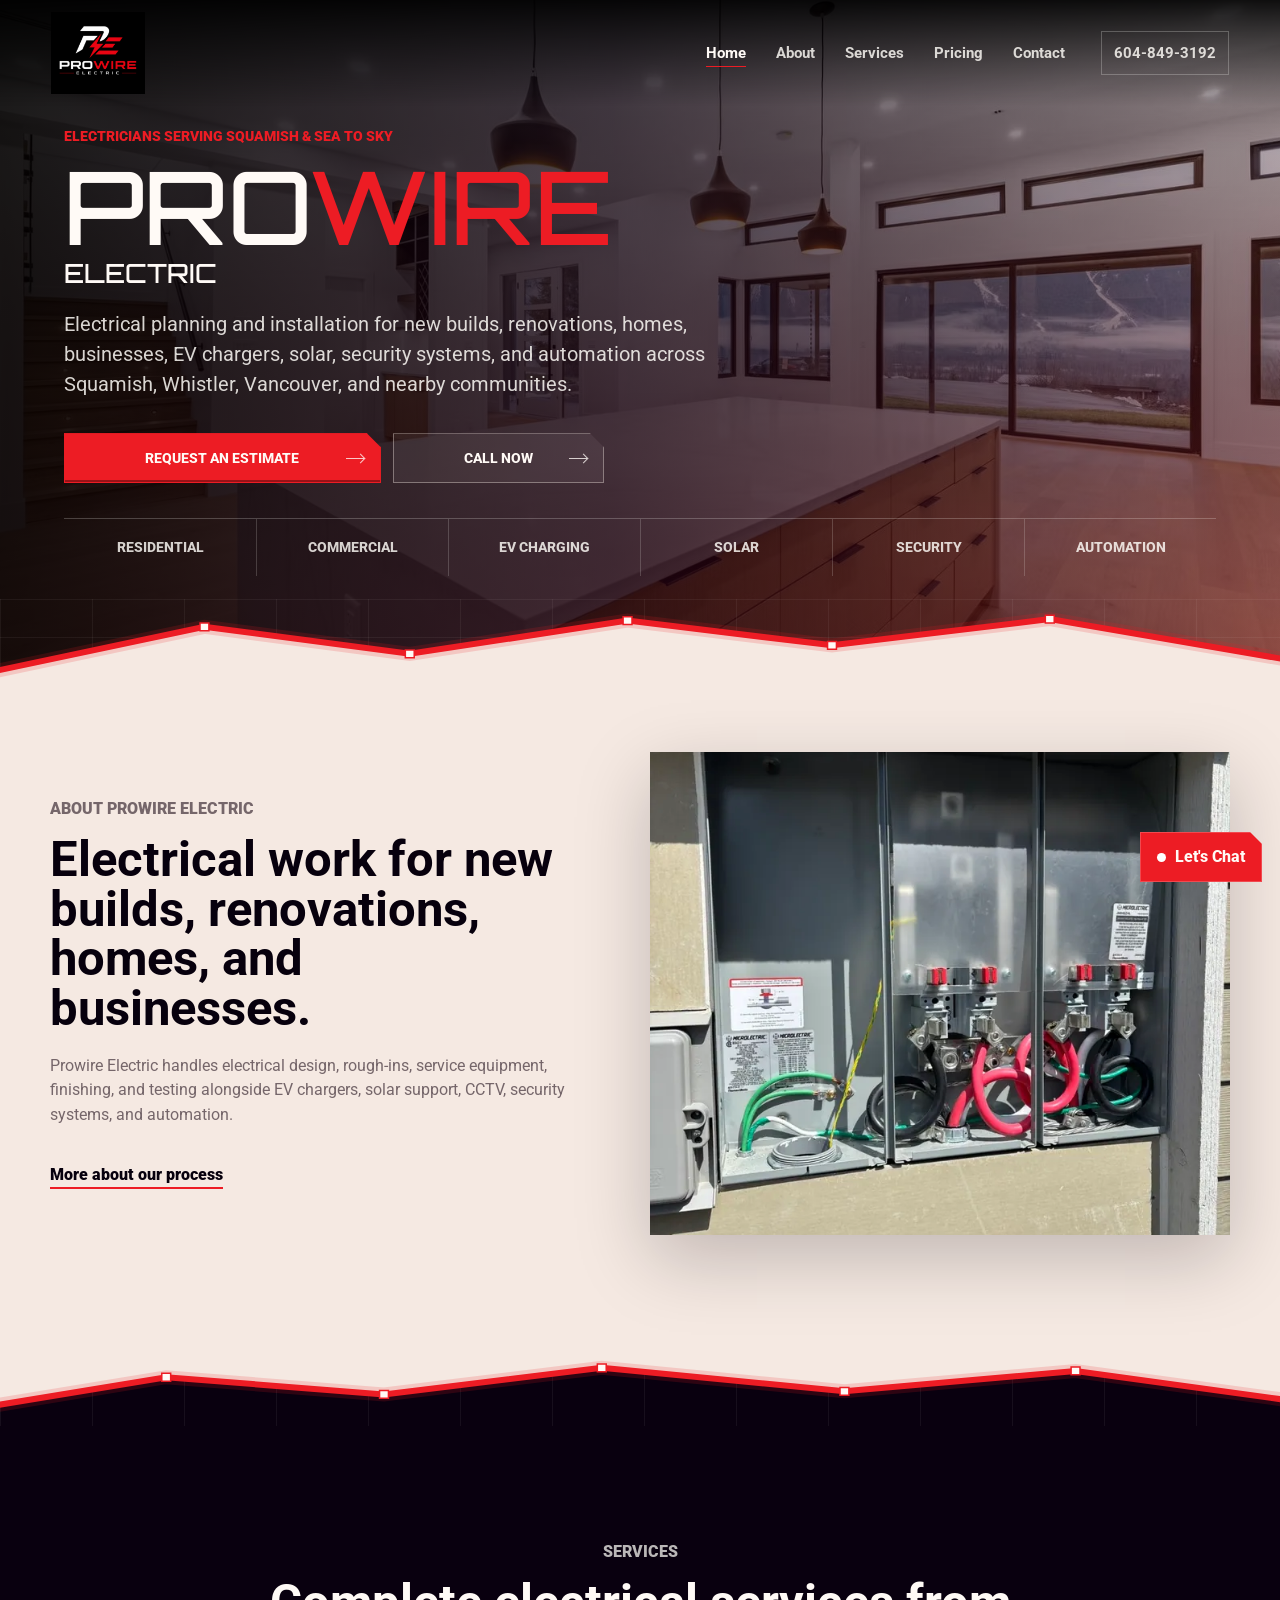
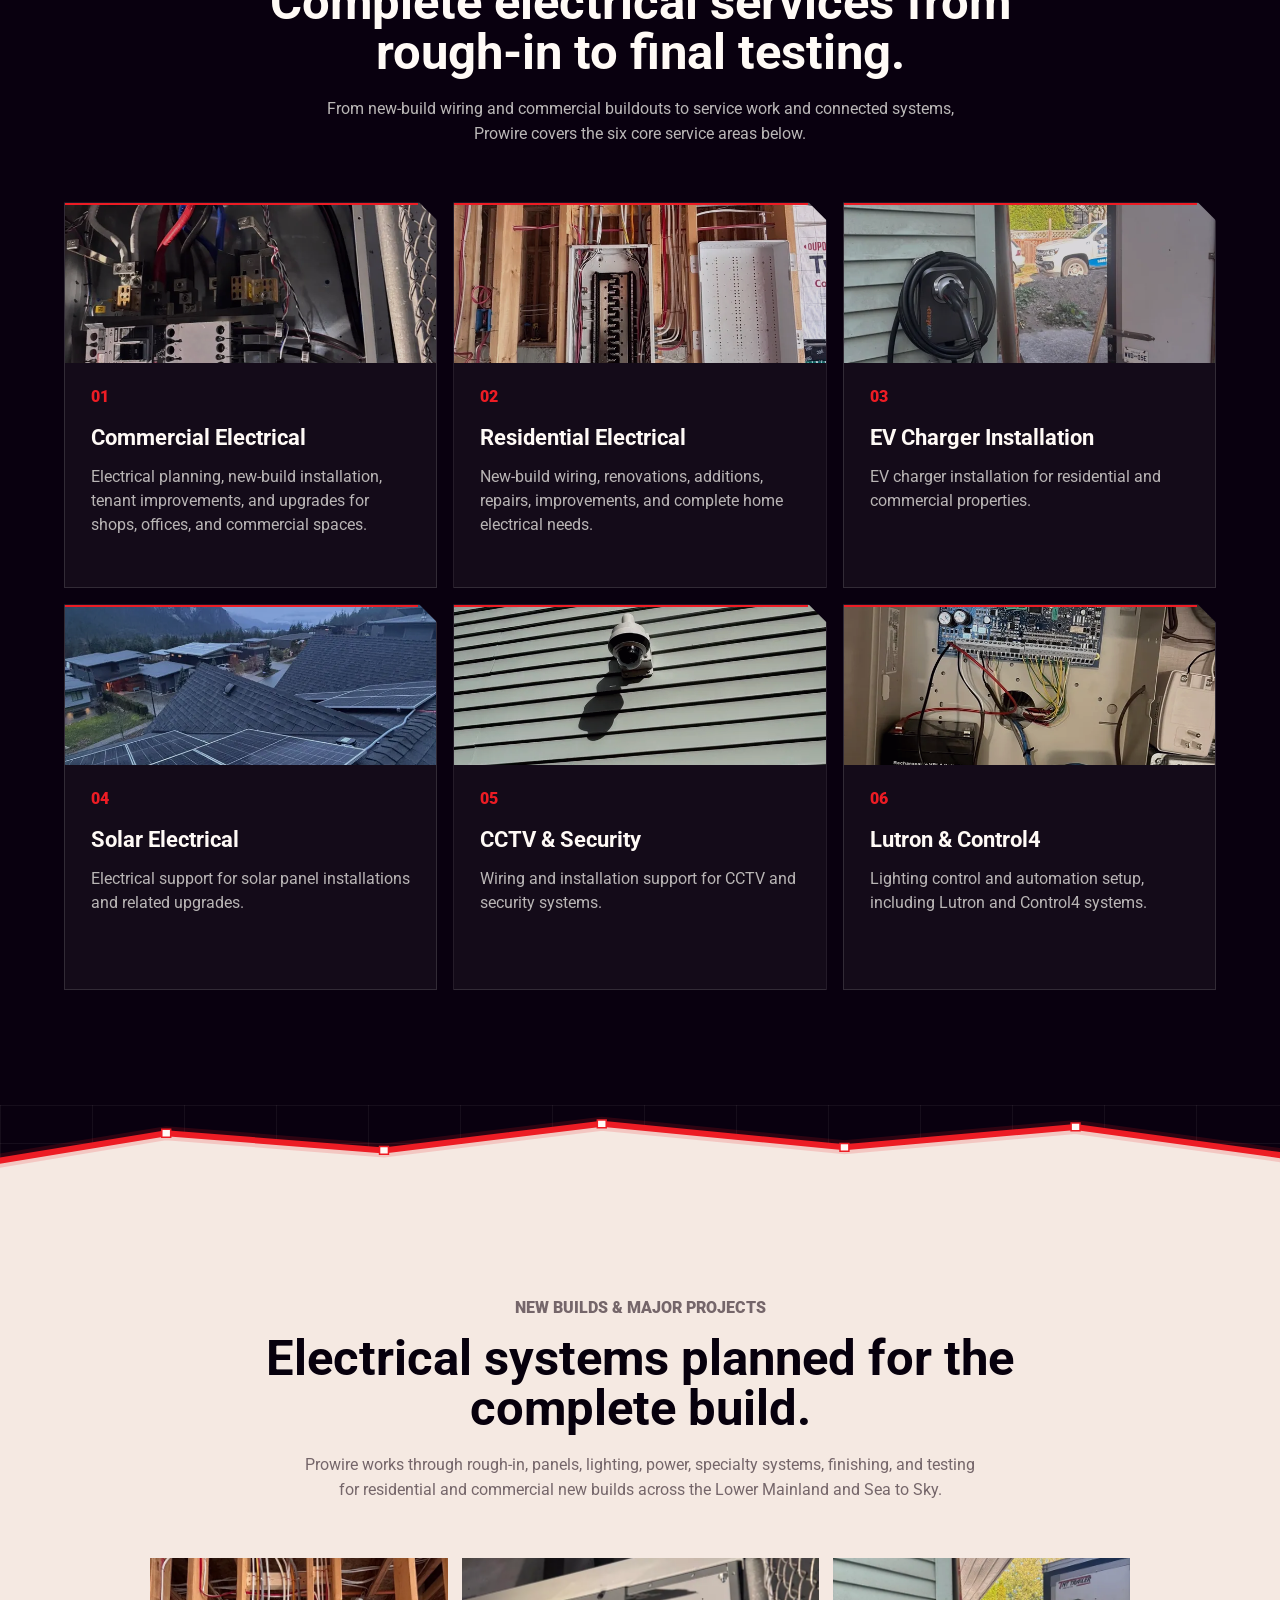
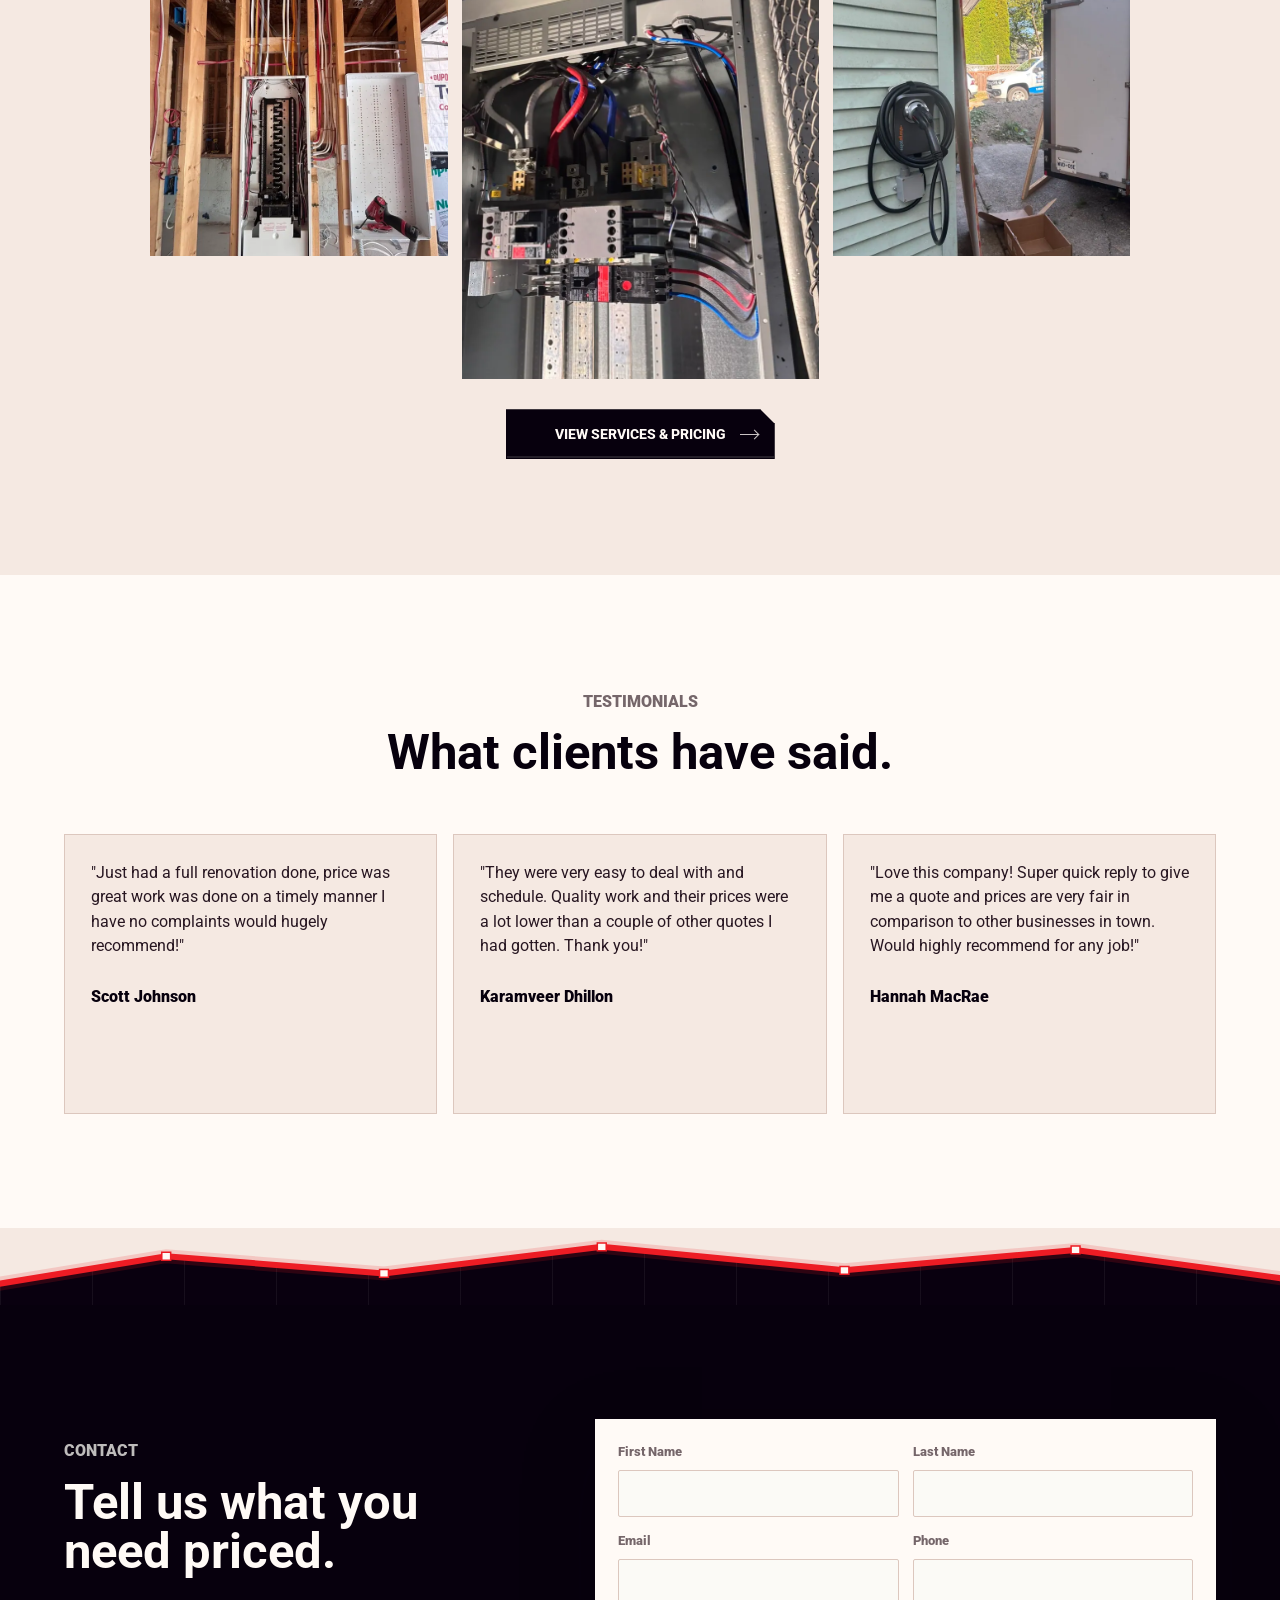
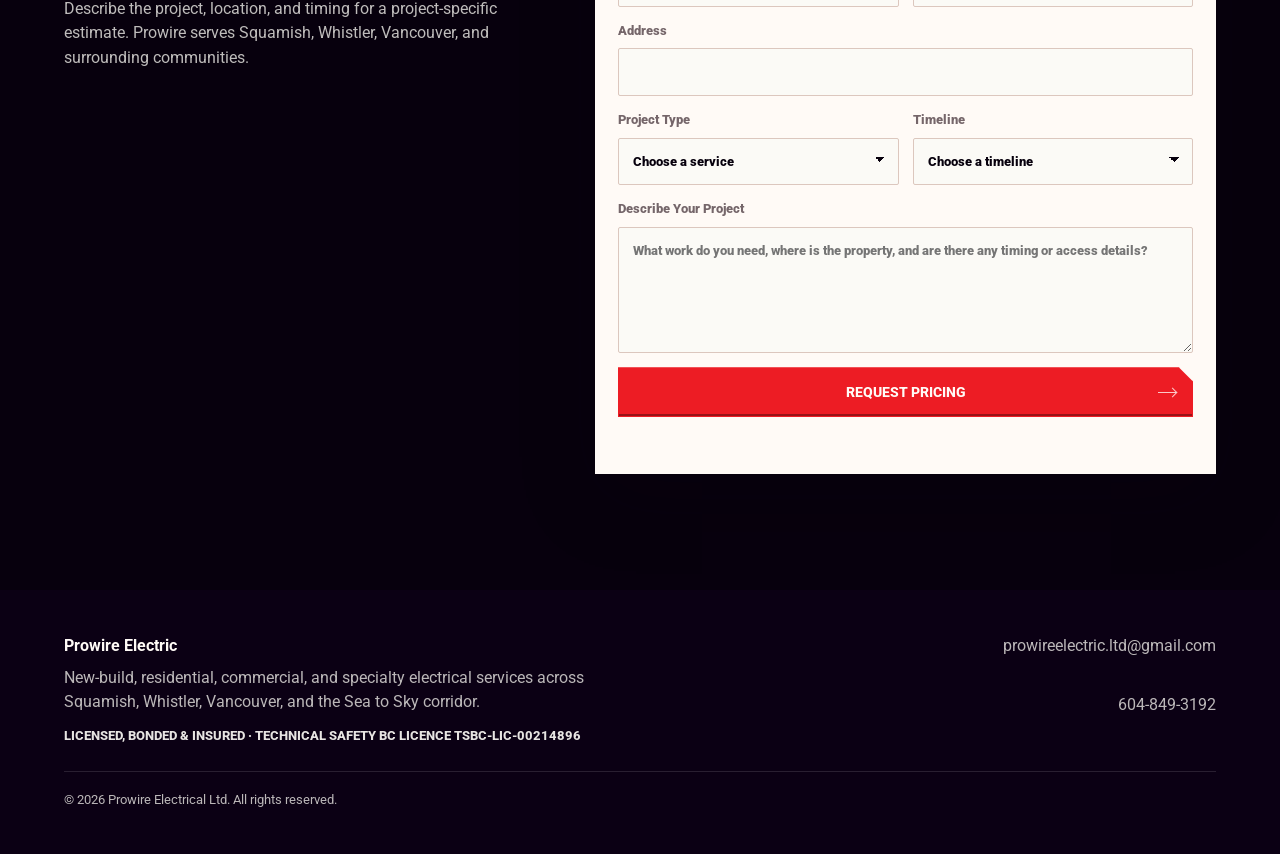
==== commit 50d09a25: "wording, grid, SEO" ====
--- a/index.html
+++ b/index.html
@@ -3,14 +3,68 @@
 <head>
   <meta charset="utf-8">
   <meta name="viewport" content="width=device-width, initial-scale=1">
-  <meta name="description" content="Prowire Electric provides residential and commercial electrical services across Vancouver, Squamish, Whistler, and surrounding areas.">
-  <title>Prowire Electric | Residential & Commercial Electrical Services</title>
-  <link rel="preload" as="image" href="assets/placeholder.jpg?v=5">
+  <meta name="description" content="Electrical contractor for new builds, homes, businesses, EV chargers, solar, security, and automation in Squamish, Whistler, Vancouver, and Sea to Sky.">
+  <title>Electrician in Squamish &amp; Sea to Sky | Prowire Electric</title>
+  <link rel="canonical" href="https://www.prowireelectric.ca/">
+  <meta property="og:type" content="website">
+  <meta property="og:site_name" content="Prowire Electric">
+  <meta property="og:title" content="Electrician in Squamish &amp; Sea to Sky | Prowire Electric">
+  <meta property="og:description" content="Professional electrical work for new builds, homes, businesses, EV chargers, solar, security, and automation.">
+  <meta property="og:url" content="https://www.prowireelectric.ca/">
+  <meta property="og:image" content="https://www.prowireelectric.ca/assets/project-service-equipment.jpg">
+  <meta property="og:image:alt" content="Electrical service equipment installed by Prowire Electric">
+  <meta name="twitter:card" content="summary_large_image">
+  <link rel="icon" href="/assets/logo.png" type="image/png">
+  <link rel="apple-touch-icon" href="/assets/logo.png">
+  <link rel="preload" as="image" href="assets/hero-kitchen.avif?v=1" type="image/avif">
   <link rel="preconnect" href="https://fonts.googleapis.com">
   <link rel="preconnect" href="https://fonts.gstatic.com" crossorigin>
   <link href="https://fonts.googleapis.com/css2?family=Orbitron:wght@400;500;600&family=Roboto:wght@400;500;700;900&display=swap" rel="stylesheet">
-  <link rel="stylesheet" href="styles.css?v=31">
-  <script src="app.js?v=4" defer></script>
+  <link rel="stylesheet" href="styles.css?v=32">
+  <script src="app.js?v=5" defer></script>
+  <script type="application/ld+json">
+    {
+      "@context": "https://schema.org",
+      "@type": "Electrician",
+      "@id": "https://www.prowireelectric.ca/#business",
+      "name": "Prowire Electric",
+      "legalName": "Prowire Electrical Ltd",
+      "url": "https://www.prowireelectric.ca/",
+      "logo": "https://www.prowireelectric.ca/assets/logo.png",
+      "image": "https://www.prowireelectric.ca/assets/project-service-equipment.jpg",
+      "description": "Electrical contractor serving new builds, residential and commercial properties, EV chargers, solar projects, security systems, and automation.",
+      "telephone": "+1-604-849-3192",
+      "email": "prowireelectric.ltd@gmail.com",
+      "address": {
+        "@type": "PostalAddress",
+        "streetAddress": "2596 Portree Way",
+        "addressLocality": "Squamish",
+        "addressRegion": "BC",
+        "postalCode": "V8B 0T6",
+        "addressCountry": "CA"
+      },
+      "hasMap": "https://www.google.com/maps/search/?api=1&query=2596%20Portree%20Way%2C%20Squamish%2C%20BC%20V8B%200T6%2C%20Canada",
+      "priceRange": "Project-specific estimates",
+      "areaServed": [
+        { "@type": "City", "name": "Squamish" },
+        { "@type": "City", "name": "Whistler" },
+        { "@type": "City", "name": "Vancouver" },
+        { "@type": "AdministrativeArea", "name": "Sea to Sky Corridor" }
+      ],
+      "hasOfferCatalog": {
+        "@type": "OfferCatalog",
+        "name": "Electrical services",
+        "itemListElement": [
+          { "@type": "Offer", "itemOffered": { "@type": "Service", "name": "Residential and new-build electrical" } },
+          { "@type": "Offer", "itemOffered": { "@type": "Service", "name": "Commercial electrical" } },
+          { "@type": "Offer", "itemOffered": { "@type": "Service", "name": "EV charger installation" } },
+          { "@type": "Offer", "itemOffered": { "@type": "Service", "name": "Solar electrical support" } },
+          { "@type": "Offer", "itemOffered": { "@type": "Service", "name": "CCTV and security systems" } },
+          { "@type": "Offer", "itemOffered": { "@type": "Service", "name": "Lutron and Control4 automation" } }
+        ]
+      }
+    }
+  </script>
 </head>
 <body>
   <header class="site-header" data-header>
@@ -27,6 +81,7 @@
       <a href="index.html" aria-current="page">Home</a>
       <a href="about.html">About</a>
       <a href="work.html">Services</a>
+      <a href="work.html#pricing">Pricing</a>
       <a href="contact.html">Contact</a>
     </nav>
 
@@ -39,22 +94,24 @@
       <section class="hero home-hero">
         <div class="hero-media" aria-hidden="true"></div>
         <div class="hero-content reveal">
-          <p class="eyebrow">Residential &amp; commercial electrical services</p>
+          <p class="eyebrow">Electricians serving Squamish &amp; Sea to Sky</p>
           <h1 class="hero-title">
             <span class="hero-title-word">Pro<span class="hero-title-accent">wire</span></span>
             <span class="hero-title-sub">Electric</span>
           </h1>
-          <p class="hero-copy">Professional electrical work for homes, businesses, EV chargers, solar, security systems, and automation across Vancouver, Squamish, Whistler, and nearby communities.</p>
+          <p class="hero-copy">Electrical planning and installation for new builds, renovations, homes, businesses, EV chargers, solar, security systems, and automation across Squamish, Whistler, Vancouver, and nearby communities.</p>
           <div class="hero-actions">
-            <a class="button button-primary" href="contact.html">Book a consultation</a>
+            <a class="button button-primary" href="contact.html">Request an estimate</a>
             <a class="button button-ghost" href="tel:16048493192">Call now</a>
           </div>
         </div>
         <div class="hero-strip reveal" aria-label="Core service areas">
-          <span>Residential</span>
-          <span>Commercial</span>
-          <span>EV Charging</span>
-          <span>Automation</span>
+          <a href="work.html#residential">Residential</a>
+          <a href="work.html#commercial">Commercial</a>
+          <a href="work.html#ev-charging">EV Charging</a>
+          <a href="work.html#solar">Solar</a>
+          <a href="work.html#security">Security</a>
+          <a href="work.html#automation">Automation</a>
         </div>
       </section>
 
@@ -76,12 +133,12 @@
     <section class="section split-section">
       <div class="section-copy reveal">
         <p class="eyebrow">About Prowire Electric</p>
-        <h2>Electrical work for residential and commercial properties.</h2>
-        <p>At Prowire Electric, the team provides electrical services for homes and businesses, including EV chargers, solar support, CCTV, security systems, and automation.</p>
+        <h2>Electrical work for new builds, renovations, homes, and businesses.</h2>
+        <p>Prowire Electric handles electrical design, rough-ins, service equipment, finishing, and testing alongside EV chargers, solar support, CCTV, security systems, and automation.</p>
         <a class="text-link" href="about.html">More about our process</a>
       </div>
       <figure class="image-panel reveal">
-        <img src="assets/project-service-equipment.jpg" alt="Electrical service equipment installed by Prowire Electric" width="900" height="700">
+        <img src="assets/project-service-equipment.jpg" srcset="assets/project-service-equipment-720.webp 720w, assets/project-service-equipment.jpg 1170w" sizes="(max-width: 920px) calc(100vw - 36px), 52vw" alt="Electrical service equipment installed by Prowire Electric" width="900" height="700" loading="lazy" decoding="async">
       </figure>
     </section>
 
@@ -102,45 +159,45 @@
     <section class="section dark-section">
       <div class="section-heading reveal">
         <p class="eyebrow">Services</p>
-        <h2>Services for homes, businesses, and connected systems.</h2>
-        <p>From home wiring to commercial buildouts and connected systems, Prowire covers the service areas listed below.</p>
+        <h2>Complete electrical services from rough-in to final testing.</h2>
+        <p>From new-build wiring and commercial buildouts to service work and connected systems, Prowire covers the six core service areas below.</p>
       </div>
 
       <div class="service-grid">
         <article class="service-card reveal">
-          <img class="service-card-image" src="assets/project-commercial-panel.jpg" alt="Commercial electrical panel work" width="500" height="360">
+          <img class="service-card-image" src="assets/project-commercial-panel.jpg" srcset="assets/project-commercial-panel-720.webp 720w, assets/project-commercial-panel.jpg 1170w" sizes="(max-width: 640px) calc(100vw - 36px), (max-width: 920px) 50vw, 33vw" alt="Commercial electrical panel work" width="500" height="360" loading="lazy" decoding="async">
           <span class="service-index">01</span>
-          <h3>Commercial Electrical</h3>
-          <p>Electrical planning, installation, and upgrades for shops, offices, and commercial spaces.</p>
-        </article>
-        <article class="service-card reveal">
-          <img class="service-card-image" src="assets/project-residential-rough-in.jpg" alt="Residential rough-in wiring and panel installation" width="500" height="360">
+          <h3><a href="work.html#commercial">Commercial Electrical</a></h3>
+          <p>Electrical planning, new-build installation, tenant improvements, and upgrades for shops, offices, and commercial spaces.</p>
+        </article>
+        <article class="service-card reveal">
+          <img class="service-card-image" src="assets/project-residential-rough-in.jpg" srcset="assets/project-residential-rough-in-720.webp 720w, assets/project-residential-rough-in.jpg 1170w" sizes="(max-width: 640px) calc(100vw - 36px), (max-width: 920px) 50vw, 33vw" alt="Residential rough-in wiring and panel installation" width="500" height="360" loading="lazy" decoding="async">
           <span class="service-index">02</span>
-          <h3>Residential Electrical</h3>
-          <p>Reliable service for renovations, repairs, improvements, and complete home electrical needs.</p>
-        </article>
-        <article class="service-card reveal">
-          <img class="service-card-image" src="assets/project-ev-charger.jpg" alt="Installed residential EV charger" width="500" height="360">
+          <h3><a href="work.html#residential">Residential Electrical</a></h3>
+          <p>New-build wiring, renovations, additions, repairs, improvements, and complete home electrical needs.</p>
+        </article>
+        <article class="service-card reveal">
+          <img class="service-card-image" src="assets/project-ev-charger.jpg" srcset="assets/project-ev-charger-720.webp 720w, assets/project-ev-charger.jpg 1170w" sizes="(max-width: 640px) calc(100vw - 36px), (max-width: 920px) 50vw, 33vw" alt="Installed residential EV charger" width="500" height="360" loading="lazy" decoding="async">
           <span class="service-index">03</span>
-          <h3>EV Charger Installation</h3>
+          <h3><a href="work.html#ev-charging">EV Charger Installation</a></h3>
           <p>EV charger installation for residential and commercial properties.</p>
         </article>
         <article class="service-card reveal">
-          <img class="service-card-image" src="assets/project-solar-roof.jpg" alt="Solar panels on a roof in the Sea to Sky corridor" width="500" height="360">
+          <img class="service-card-image" src="assets/project-solar-roof.jpg" srcset="assets/project-solar-roof-720.webp 720w, assets/project-solar-roof.jpg 1170w" sizes="(max-width: 640px) calc(100vw - 36px), (max-width: 920px) 50vw, 33vw" alt="Solar panels on a roof in the Sea to Sky corridor" width="500" height="360" loading="lazy" decoding="async">
           <span class="service-index">04</span>
-          <h3>Solar Panels</h3>
+          <h3><a href="work.html#solar">Solar Electrical</a></h3>
           <p>Electrical support for solar panel installations and related upgrades.</p>
         </article>
         <article class="service-card reveal">
-          <img class="service-card-image" src="assets/project-security-camera.jpg" alt="Exterior CCTV camera installed on a home" width="500" height="360">
+          <img class="service-card-image" src="assets/project-security-camera.jpg" srcset="assets/project-security-camera-720.webp 720w, assets/project-security-camera.jpg 1170w" sizes="(max-width: 640px) calc(100vw - 36px), (max-width: 920px) 50vw, 33vw" alt="Exterior CCTV camera installed on a home" width="500" height="360" loading="lazy" decoding="async">
           <span class="service-index">05</span>
-          <h3>CCTV &amp; Security</h3>
+          <h3><a href="work.html#security">CCTV &amp; Security</a></h3>
           <p>Wiring and installation support for CCTV and security systems.</p>
         </article>
         <article class="service-card reveal">
-          <img class="service-card-image" src="assets/project-control-panel.jpg" alt="Control system wiring and equipment panel" width="500" height="360">
+          <img class="service-card-image" src="assets/project-control-panel.jpg" srcset="assets/project-control-panel-720.webp 720w, assets/project-control-panel.jpg 1170w" sizes="(max-width: 640px) calc(100vw - 36px), (max-width: 920px) 50vw, 33vw" alt="Control system wiring and equipment panel" width="500" height="360" loading="lazy" decoding="async">
           <span class="service-index">06</span>
-          <h3>Lutron &amp; Control4</h3>
+          <h3><a href="work.html#automation">Lutron &amp; Control4</a></h3>
           <p>Lighting control and automation setup, including Lutron and Control4 systems.</p>
         </article>
       </div>
@@ -162,16 +219,16 @@
 
     <section class="section work-preview">
       <div class="section-heading reveal">
-        <p class="eyebrow">Services</p>
-        <h2>Residential, commercial, and specialty electrical work.</h2>
-        <p>Prowire handles electrical service, installations, EV charging, solar electrical support, security systems, and automation across the Lower Mainland and Sea to Sky.</p>
+        <p class="eyebrow">New builds &amp; major projects</p>
+        <h2>Electrical systems planned for the complete build.</h2>
+        <p>Prowire works through rough-in, panels, lighting, power, specialty systems, finishing, and testing for residential and commercial new builds across the Lower Mainland and Sea to Sky.</p>
       </div>
       <div class="preview-grid reveal">
-        <img src="assets/project-residential-rough-in.jpg" alt="Residential rough-in wiring service" width="500" height="500">
-        <img src="assets/project-commercial-panel.jpg" alt="Commercial electrical panel service" width="500" height="500">
-        <img src="assets/project-ev-charger.jpg" alt="Residential EV charger installation" width="500" height="500">
-      </div>
-      <a class="button button-dark reveal" href="work.html">View services</a>
+        <img src="assets/project-residential-rough-in.jpg" srcset="assets/project-residential-rough-in-720.webp 720w, assets/project-residential-rough-in.jpg 1170w" sizes="(max-width: 640px) calc(100vw - 36px), 33vw" alt="Residential new-build rough-in wiring" width="500" height="500" loading="lazy" decoding="async">
+        <img src="assets/project-commercial-panel.jpg" srcset="assets/project-commercial-panel-720.webp 720w, assets/project-commercial-panel.jpg 1170w" sizes="(max-width: 640px) calc(100vw - 36px), 33vw" alt="Commercial electrical panel installation" width="500" height="500" loading="lazy" decoding="async">
+        <img src="assets/project-ev-charger.jpg" srcset="assets/project-ev-charger-720.webp 720w, assets/project-ev-charger.jpg 1170w" sizes="(max-width: 640px) calc(100vw - 36px), 33vw" alt="Residential EV charger installation" width="500" height="500" loading="lazy" decoding="async">
+      </div>
+      <a class="button button-dark reveal" href="work.html">View services &amp; pricing</a>
     </section>
 
     <section class="section testimonials-section">
@@ -212,39 +269,62 @@
     <section class="section contact-band">
       <div class="contact-band-copy reveal">
         <p class="eyebrow">Contact</p>
-        <h2>Need an electrician for your home or business?</h2>
-        <p>Fill out the form or call to schedule a free consultation. Prowire serves Vancouver, Whistler, Squamish, and surrounding areas.</p>
-      </div>
-      <form class="contact-form reveal" data-contact-form>
+        <h2>Tell us what you need priced.</h2>
+        <p>Describe the project, location, and timing for a project-specific estimate. Prowire serves Squamish, Whistler, Vancouver, and surrounding communities.</p>
+      </div>
+      <form class="contact-form reveal" action="/api/contact" method="post" data-contact-form>
+        <label class="form-trap" aria-hidden="true">
+          <span>Company</span>
+          <input type="text" name="company" tabindex="-1" autocomplete="off">
+        </label>
         <label>
           <span>First Name</span>
-          <input type="text" name="firstName" autocomplete="given-name" required>
+          <input type="text" name="firstName" autocomplete="given-name" maxlength="80" required>
         </label>
         <label>
           <span>Last Name</span>
-          <input type="text" name="lastName" autocomplete="family-name">
+          <input type="text" name="lastName" autocomplete="family-name" maxlength="80">
         </label>
         <label>
           <span>Email</span>
-          <input type="email" name="email" autocomplete="email" required>
+          <input type="email" name="email" autocomplete="email" maxlength="160" required>
         </label>
         <label>
           <span>Phone</span>
-          <input type="tel" name="phone" autocomplete="tel">
+          <input type="tel" name="phone" autocomplete="tel" maxlength="40">
         </label>
         <label class="full-field">
           <span>Address</span>
-          <input type="text" name="address" autocomplete="street-address">
+          <input type="text" name="address" autocomplete="street-address" maxlength="180">
+        </label>
+        <label>
+          <span>Project Type</span>
+          <select name="projectType" data-project-type required>
+            <option value="">Choose a service</option>
+            <option>Residential or new build</option>
+            <option>Commercial electrical</option>
+            <option>EV charger installation</option>
+            <option>Solar electrical support</option>
+            <option>CCTV or security</option>
+            <option>Lutron or Control4 automation</option>
+            <option>Other electrical work</option>
+          </select>
+        </label>
+        <label>
+          <span>Timeline</span>
+          <select name="timeline">
+            <option value="">Choose a timeline</option>
+            <option>As soon as possible</option>
+            <option>Within 1 month</option>
+            <option>Within 1–3 months</option>
+            <option>Planning ahead</option>
+          </select>
         </label>
         <label class="full-field">
-          <span>Subject</span>
-          <input type="text" name="subject">
-        </label>
-        <label class="full-field">
-          <span>Message</span>
-          <textarea name="message" rows="5" placeholder="Type your message here..."></textarea>
-        </label>
-        <button class="button button-primary full-field" type="submit">Submit</button>
+          <span>Describe Your Project</span>
+          <textarea name="message" rows="5" maxlength="4000" placeholder="What work do you need, where is the property, and are there any timing or access details?" required></textarea>
+        </label>
+        <button class="button button-primary full-field" type="submit">Request pricing</button>
         <p class="form-status full-field" data-form-status aria-live="polite"></p>
       </form>
     </section>
@@ -253,16 +333,14 @@
   <footer class="site-footer">
     <div>
       <strong>Prowire Electric</strong>
-      <p>Residential and commercial electrical services in Vancouver, Squamish, Whistler, and surrounding areas.</p>
+      <p>New-build, residential, commercial, and specialty electrical services across Squamish, Whistler, Vancouver, and the Sea to Sky corridor.</p>
+      <div class="footer-credentials">Licensed, bonded &amp; insured · Technical Safety BC licence TSBC-LIC-00214896</div>
     </div>
     <div class="footer-links">
       <a href="mailto:prowireelectric.ltd@gmail.com">prowireelectric.ltd@gmail.com</a>
       <a href="tel:16048493192">604-849-3192</a>
-      <a href="#">TikTok</a>
-      <a href="#">Instagram</a>
-      <a href="#">Facebook</a>
-    </div>
-    <small>&copy; 2026 Prowire Electric. All rights reserved.</small>
+    </div>
+    <small class="footer-legal">&copy; 2026 Prowire Electrical Ltd. All rights reserved.</small>
   </footer>
 
   <aside class="chat-widget" aria-label="Chat widget">
@@ -272,8 +350,11 @@
     </button>
     <div class="chat-panel" data-chat-panel hidden>
       <strong>Prowire Electric</strong>
-      <p>For active inquiries, call or email Prowire Electric.</p>
-      <input type="text" aria-label="Chat message" placeholder="Type your message...">
+      <p>For active inquiries or estimate requests, call or email Prowire.</p>
+      <div class="chat-actions">
+        <a href="tel:16048493192">Call 604-849-3192</a>
+        <a href="mailto:prowireelectric.ltd@gmail.com">Email prowireelectric.ltd@gmail.com</a>
+      </div>
     </div>
   </aside>
 </body>
--- a/styles.css
+++ b/styles.css
@@ -17,7 +17,7 @@
   --shadow: 0 24px 70px rgba(7, 0, 13, 0.22);
   --max-width: 1180px;
   --header-height: 90px;
-  --hero-image: url("assets/placeholder.jpg?v=5");
+  --hero-image: url("assets/hero-kitchen.avif?v=1");
 }
 
 * {
@@ -53,6 +53,7 @@
 
 button,
 input,
+select,
 textarea {
   font: inherit;
 }
@@ -325,10 +326,22 @@
 }
 
 .hero-actions {
-  display: flex;
-  flex-wrap: wrap;
+  display: grid;
+  grid-template-columns: repeat(2, minmax(190px, 1fr));
   gap: 12px;
+  width: min(500px, 100%);
   margin-top: 34px;
+}
+
+@media (min-width: 921px) {
+  .home-hero .hero-actions {
+    grid-template-columns: minmax(260px, 1.2fr) minmax(180px, 0.8fr);
+    width: min(540px, 100%);
+  }
+
+  .home-hero .hero-actions .button-primary {
+    white-space: nowrap;
+  }
 }
 
 .button {
@@ -338,7 +351,7 @@
   justify-content: center;
   gap: 12px;
   min-height: 50px;
-  padding: 13px 46px 13px 18px;
+  padding: 13px 48px;
   border: 1px solid transparent;
   border-radius: 0;
   cursor: pointer;
@@ -424,13 +437,13 @@
   z-index: 1;
   align-self: end;
   display: grid;
-  grid-template-columns: repeat(4, minmax(0, 1fr));
+  grid-template-columns: repeat(6, minmax(0, 1fr));
   width: min(var(--max-width), 100%);
   margin-inline: auto;
   border-top: 1px solid rgba(255, 253, 248, 0.22);
 }
 
-.hero-strip span {
+.hero-strip a {
   padding: 18px 12px;
   color: rgba(255, 253, 248, 0.82);
   font-size: 0.86rem;
@@ -439,8 +452,14 @@
   text-transform: uppercase;
 }
 
-.hero-strip span + span {
+.hero-strip a + a {
   border-left: 1px solid rgba(255, 253, 248, 0.18);
+}
+
+.hero-strip a:hover,
+.hero-strip a:focus-visible {
+  color: var(--white);
+  background: rgba(237, 28, 36, 0.18);
 }
 
 .angular-divider {
@@ -695,6 +714,15 @@
   color: rgba(255, 253, 248, 0.7);
 }
 
+.service-card a {
+  border-bottom: 1px solid transparent;
+}
+
+.service-card a:hover,
+.service-card a:focus-visible {
+  border-bottom-color: var(--accent);
+}
+
 .work-preview {
   text-align: center;
 }
@@ -782,6 +810,7 @@
 }
 
 .contact-form input,
+.contact-form select,
 .contact-form textarea {
   width: 100%;
   min-width: 0;
@@ -792,6 +821,18 @@
   background: #fbfaf6;
 }
 
+.contact-form select {
+  appearance: none;
+  background-image:
+    linear-gradient(45deg, transparent 50%, var(--ink) 50%),
+    linear-gradient(135deg, var(--ink) 50%, transparent 50%);
+  background-position:
+    calc(100% - 18px) calc(50% - 2px),
+    calc(100% - 13px) calc(50% - 2px);
+  background-repeat: no-repeat;
+  background-size: 5px 5px, 5px 5px;
+}
+
 .contact-form textarea {
   resize: vertical;
 }
@@ -801,6 +842,27 @@
   margin: 0;
   color: var(--muted);
   font-size: 0.9rem;
+}
+
+.form-status[data-tone="success"] {
+  color: #22683b;
+}
+
+.form-status[data-tone="error"] {
+  color: var(--accent-deep);
+}
+
+.contact-form button:disabled {
+  cursor: wait;
+  opacity: 0.66;
+}
+
+.form-trap {
+  position: absolute;
+  width: 1px;
+  height: 1px;
+  overflow: hidden;
+  clip-path: inset(50%);
 }
 
 .page-hero {
@@ -940,6 +1002,10 @@
   overflow: hidden;
 }
 
+.service-detail-card[id] {
+  scroll-margin-top: calc(var(--header-height) + 24px);
+}
+
 .service-detail-card::before {
   content: "";
   position: absolute;
@@ -1023,6 +1089,81 @@
   color: var(--muted);
 }
 
+.pricing-section {
+  background: var(--white);
+}
+
+.pricing-section[id] {
+  scroll-margin-top: var(--header-height);
+}
+
+.pricing-grid,
+.faq-grid {
+  display: grid;
+  grid-template-columns: repeat(3, minmax(0, 1fr));
+  gap: 16px;
+  width: min(var(--max-width), 100%);
+  margin-inline: auto;
+}
+
+.pricing-card {
+  min-height: 210px;
+  padding: 26px;
+  border: 1px solid var(--line);
+  background: var(--paper);
+}
+
+.pricing-card span {
+  color: var(--accent);
+  font-size: 0.78rem;
+  font-weight: 900;
+}
+
+.pricing-card h3 {
+  margin-top: 16px;
+}
+
+.pricing-card p,
+.faq-item p {
+  color: var(--muted);
+}
+
+.pricing-action {
+  display: flex;
+  align-items: center;
+  justify-content: space-between;
+  gap: 24px;
+  width: min(var(--max-width), 100%);
+  margin: 18px auto 0;
+  padding: 24px;
+  color: var(--white);
+  background: var(--ink);
+}
+
+.pricing-action p {
+  max-width: 700px;
+  margin: 0;
+  color: rgba(255, 253, 248, 0.74);
+}
+
+.faq-section {
+  background: var(--paper);
+}
+
+.faq-item {
+  padding: 24px;
+  border: 1px solid var(--line);
+  background: rgba(255, 255, 255, 0.66);
+}
+
+.faq-item h3 {
+  line-height: 1.2;
+}
+
+.faq-item p {
+  margin-bottom: 0;
+}
+
 .cta-section h2 {
   max-width: 780px;
 }
@@ -1038,7 +1179,7 @@
   color: var(--white);
   background:
     linear-gradient(180deg, rgba(0, 0, 0, 0.18), rgba(7, 0, 13, 0.86)),
-    url("assets/project-service-equipment.jpg") center / cover;
+    url("assets/project-service-equipment-720.webp") center / cover;
   box-shadow: var(--shadow);
 }
 
@@ -1058,7 +1199,7 @@
 }
 
 .contact-page-grid {
-  align-items: stretch;
+  align-items: start;
   padding-inline: 0;
 }
 
@@ -1068,22 +1209,31 @@
 }
 
 .map-heading {
-  padding: 28px;
-  border: 1px solid var(--line);
-  border-radius: 0;
-  background: var(--white);
+  padding: 28px 0;
 }
 
 .map-heading h2 {
   font-size: clamp(1.8rem, 4vw, 3rem);
 }
 
-.map-panel iframe {
-  width: 100%;
-  min-height: 430px;
-  border: 0;
-  border-radius: 0;
-  box-shadow: var(--shadow);
+.service-area-list {
+  display: flex;
+  flex-wrap: wrap;
+  gap: 8px 0;
+  margin: 26px 0 0;
+  padding: 0;
+  list-style: none;
+}
+
+.service-area-list li {
+  color: var(--muted);
+  font-weight: 700;
+}
+
+.service-area-list li:not(:last-child)::after {
+  content: "·";
+  margin: 0 12px;
+  color: var(--accent);
 }
 
 .site-footer {
@@ -1106,18 +1256,46 @@
 }
 
 .footer-links {
+  display: grid;
+  justify-items: end;
+  gap: 8px;
+  text-align: right;
+}
+
+.footer-links a:hover {
+  color: var(--white);
+}
+
+.site-footer small {
+  grid-column: 1 / -1;
+}
+
+.footer-credentials {
   display: flex;
   flex-wrap: wrap;
-  justify-content: flex-end;
-  gap: 10px 16px;
-}
-
-.footer-links a:hover {
-  color: var(--white);
-}
-
-.site-footer small {
-  grid-column: 1 / -1;
+  gap: 8px 18px;
+  margin-top: 12px;
+  color: rgba(255, 253, 248, 0.9);
+  font-size: 0.8rem;
+  font-weight: 800;
+  text-transform: uppercase;
+}
+
+.footer-legal {
+  padding-top: 18px;
+  border-top: 1px solid rgba(255, 253, 248, 0.12);
+}
+
+.chat-actions {
+  display: flex;
+  flex-wrap: wrap;
+  gap: 10px;
+}
+
+.chat-actions a {
+  padding-bottom: 2px;
+  border-bottom: 2px solid var(--accent);
+  font-weight: 900;
 }
 
 .chat-widget {
@@ -1334,14 +1512,18 @@
   }
 
   .hero-strip {
-    grid-template-columns: repeat(2, minmax(0, 1fr));
-  }
-
-  .hero-strip span:nth-child(3) {
+    grid-template-columns: repeat(3, minmax(0, 1fr));
+  }
+
+  .hero-strip a {
+    border-left: 1px solid rgba(255, 253, 248, 0.18);
+  }
+
+  .hero-strip a:nth-child(3n + 1) {
     border-left: 0;
   }
 
-  .hero-strip span:nth-child(n + 3) {
+  .hero-strip a:nth-child(n + 4) {
     border-top: 1px solid rgba(255, 253, 248, 0.18);
   }
 
@@ -1356,12 +1538,15 @@
   .testimonial-grid,
   .gallery-grid,
   .service-detail-grid,
+  .pricing-grid,
+  .faq-grid,
   .admin-grid {
     grid-template-columns: repeat(2, minmax(0, 1fr));
   }
 
   .guarantee-section,
-  .cta-section {
+  .cta-section,
+  .pricing-action {
     align-items: flex-start;
     flex-direction: column;
   }
@@ -1371,7 +1556,8 @@
   }
 
   .footer-links {
-    justify-content: flex-start;
+    justify-items: start;
+    text-align: left;
   }
 }
 
@@ -1391,7 +1577,7 @@
   }
 
   .hero {
-    min-height: clamp(560px, 72svh, 640px);
+    min-height: clamp(720px, 92svh, 820px);
     padding: 92px 18px 14px;
   }
 
@@ -1447,7 +1633,28 @@
     width: 100%;
   }
 
-  .hero-strip span {
+  .hero-actions {
+    grid-template-columns: 1fr;
+  }
+
+  .hero-strip {
+    grid-template-columns: repeat(2, minmax(0, 1fr));
+  }
+
+  .hero-strip a {
+    border-top: 0;
+    border-left: 1px solid rgba(255, 253, 248, 0.18);
+  }
+
+  .hero-strip a:nth-child(odd) {
+    border-left: 0;
+  }
+
+  .hero-strip a:nth-child(n + 3) {
+    border-top: 1px solid rgba(255, 253, 248, 0.18);
+  }
+
+  .hero-strip a {
     padding: 14px 8px;
     font-size: 0.75rem;
   }
@@ -1486,6 +1693,8 @@
   .testimonial-grid,
   .gallery-grid,
   .service-detail-grid,
+  .pricing-grid,
+  .faq-grid,
   .preview-grid,
   .contact-form,
   .admin-grid {
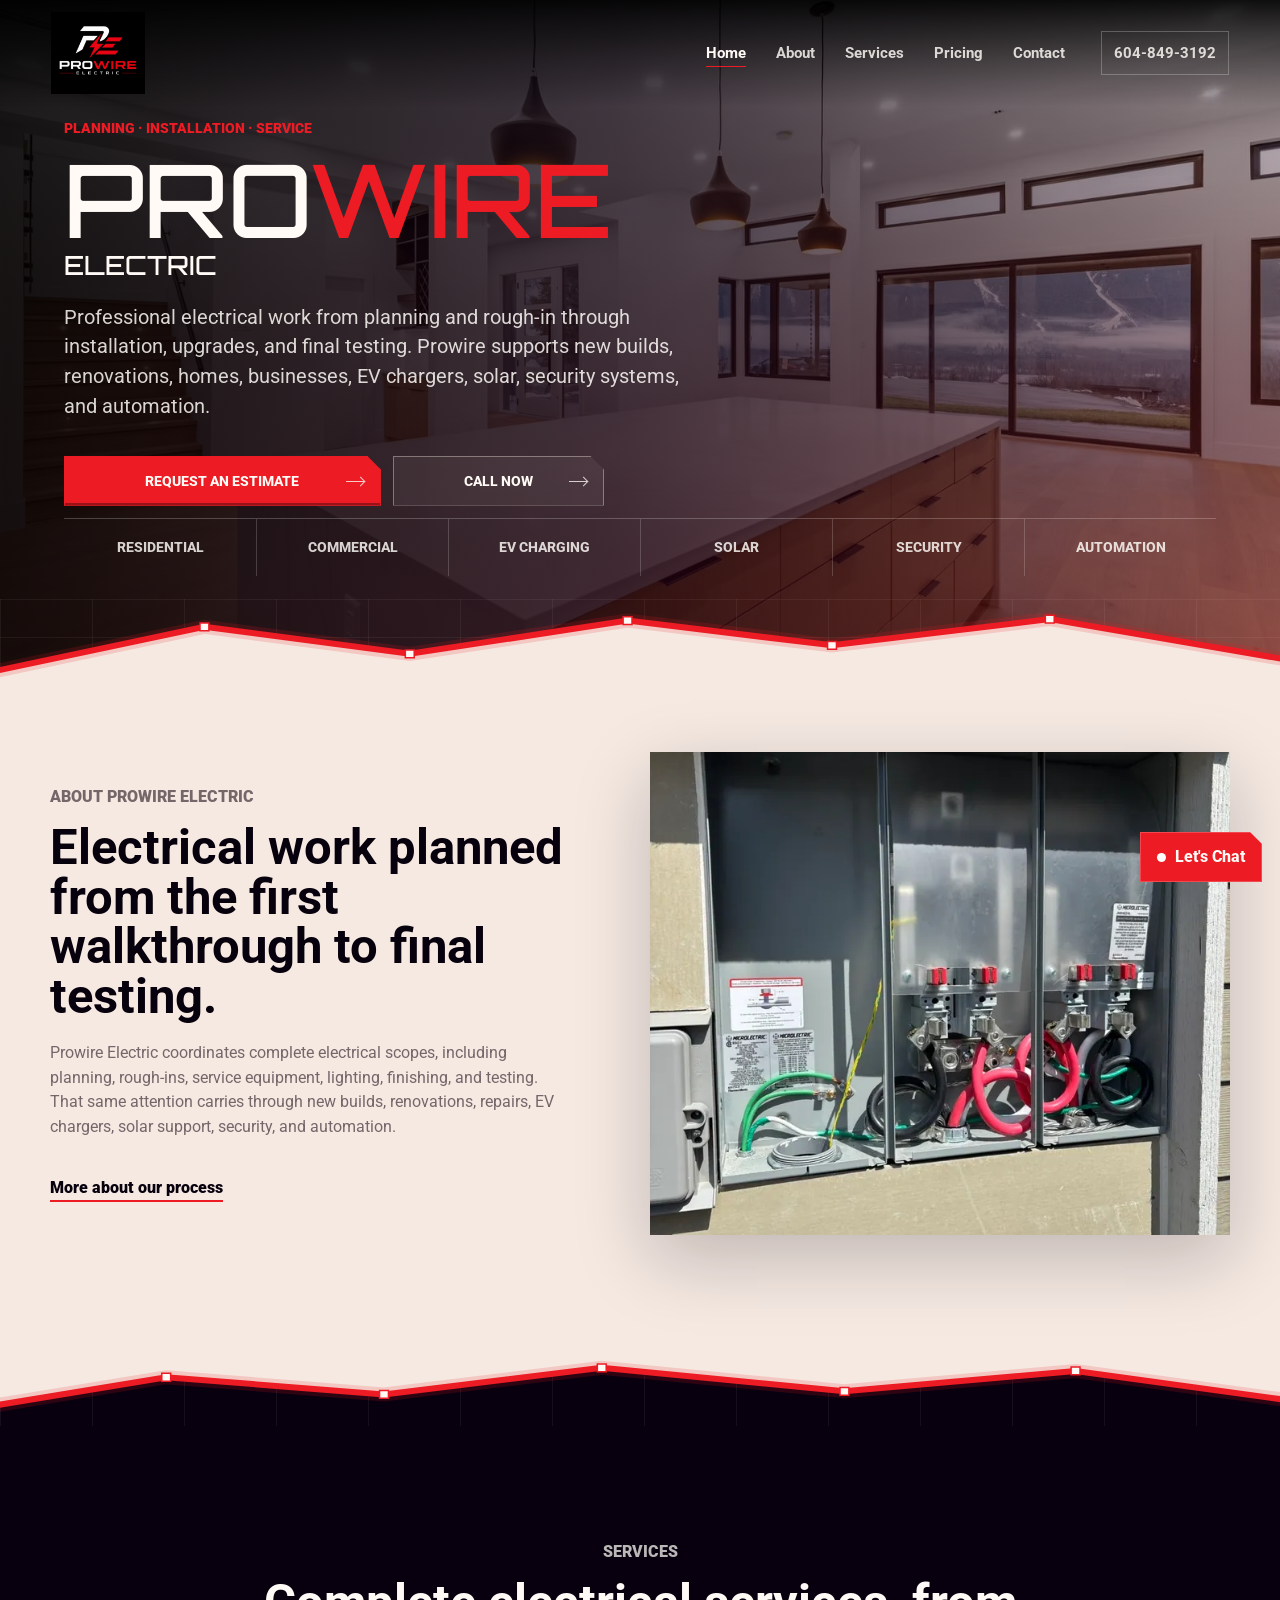
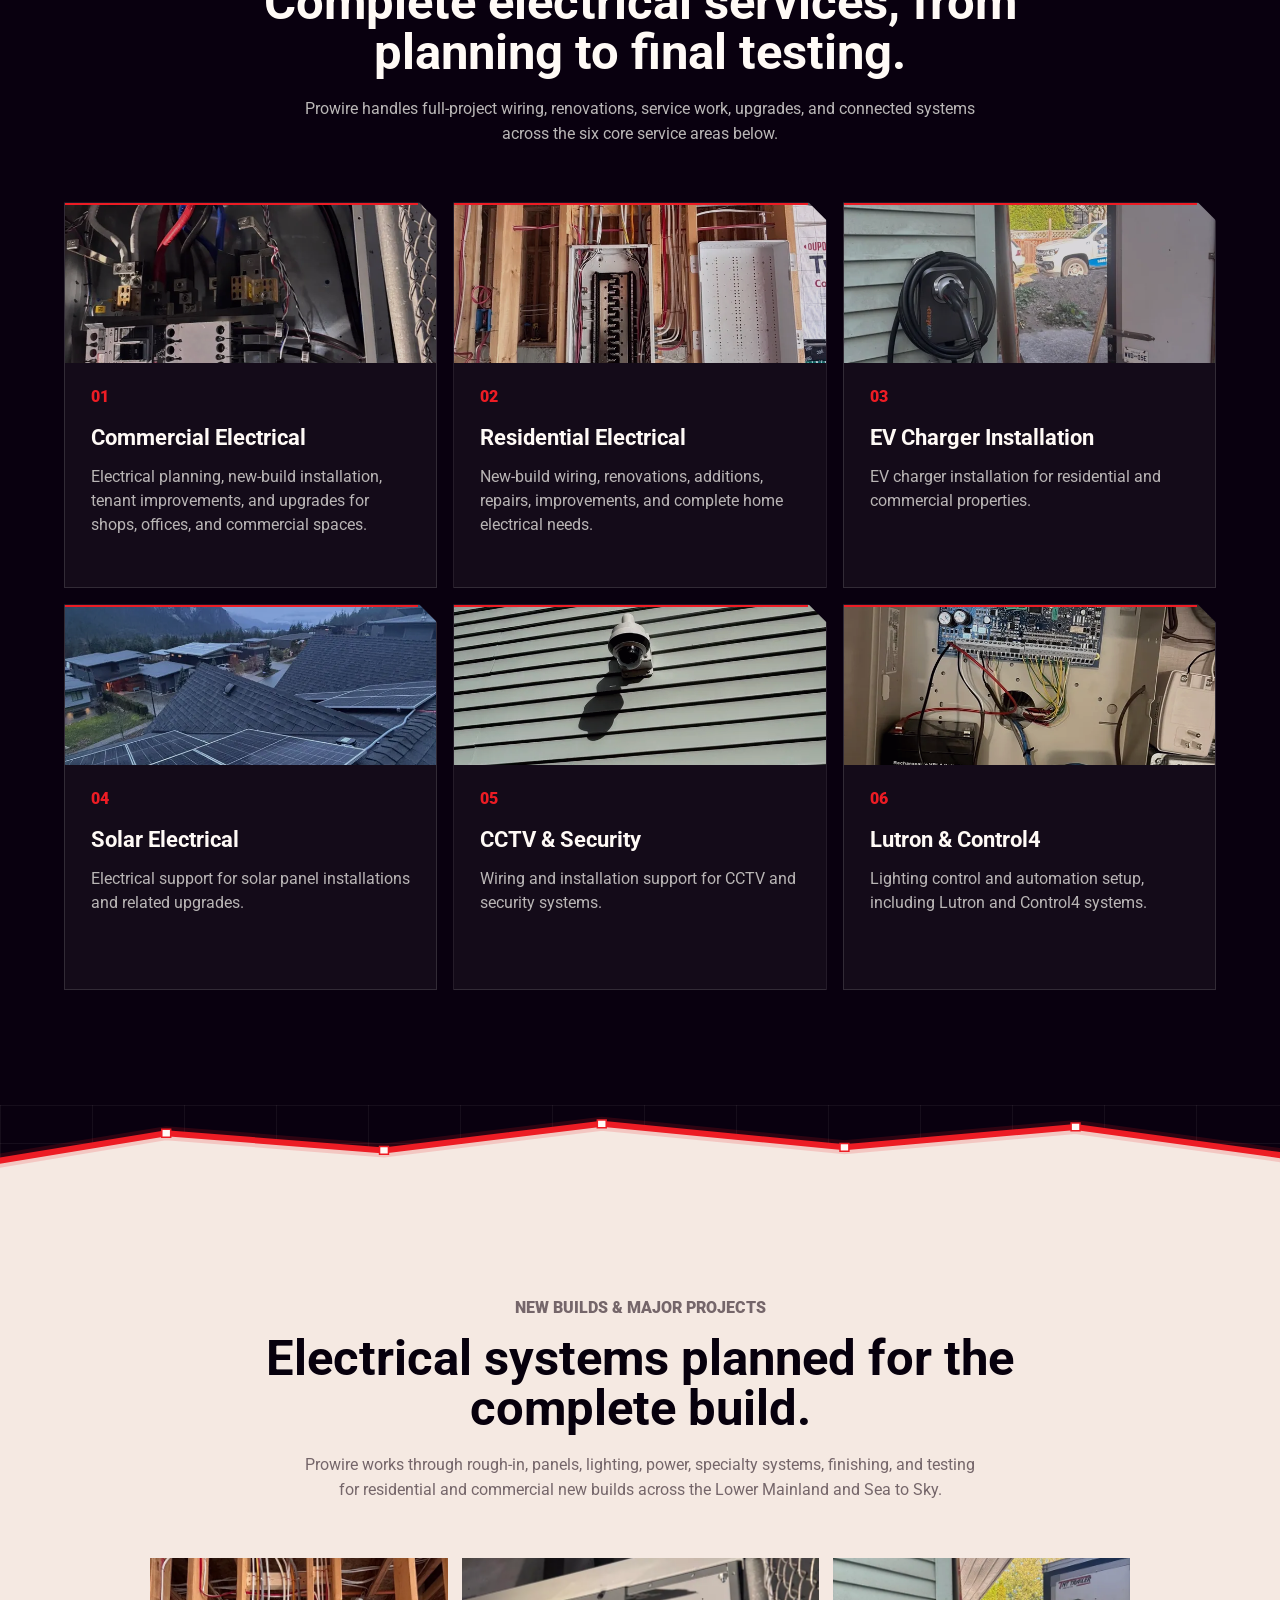
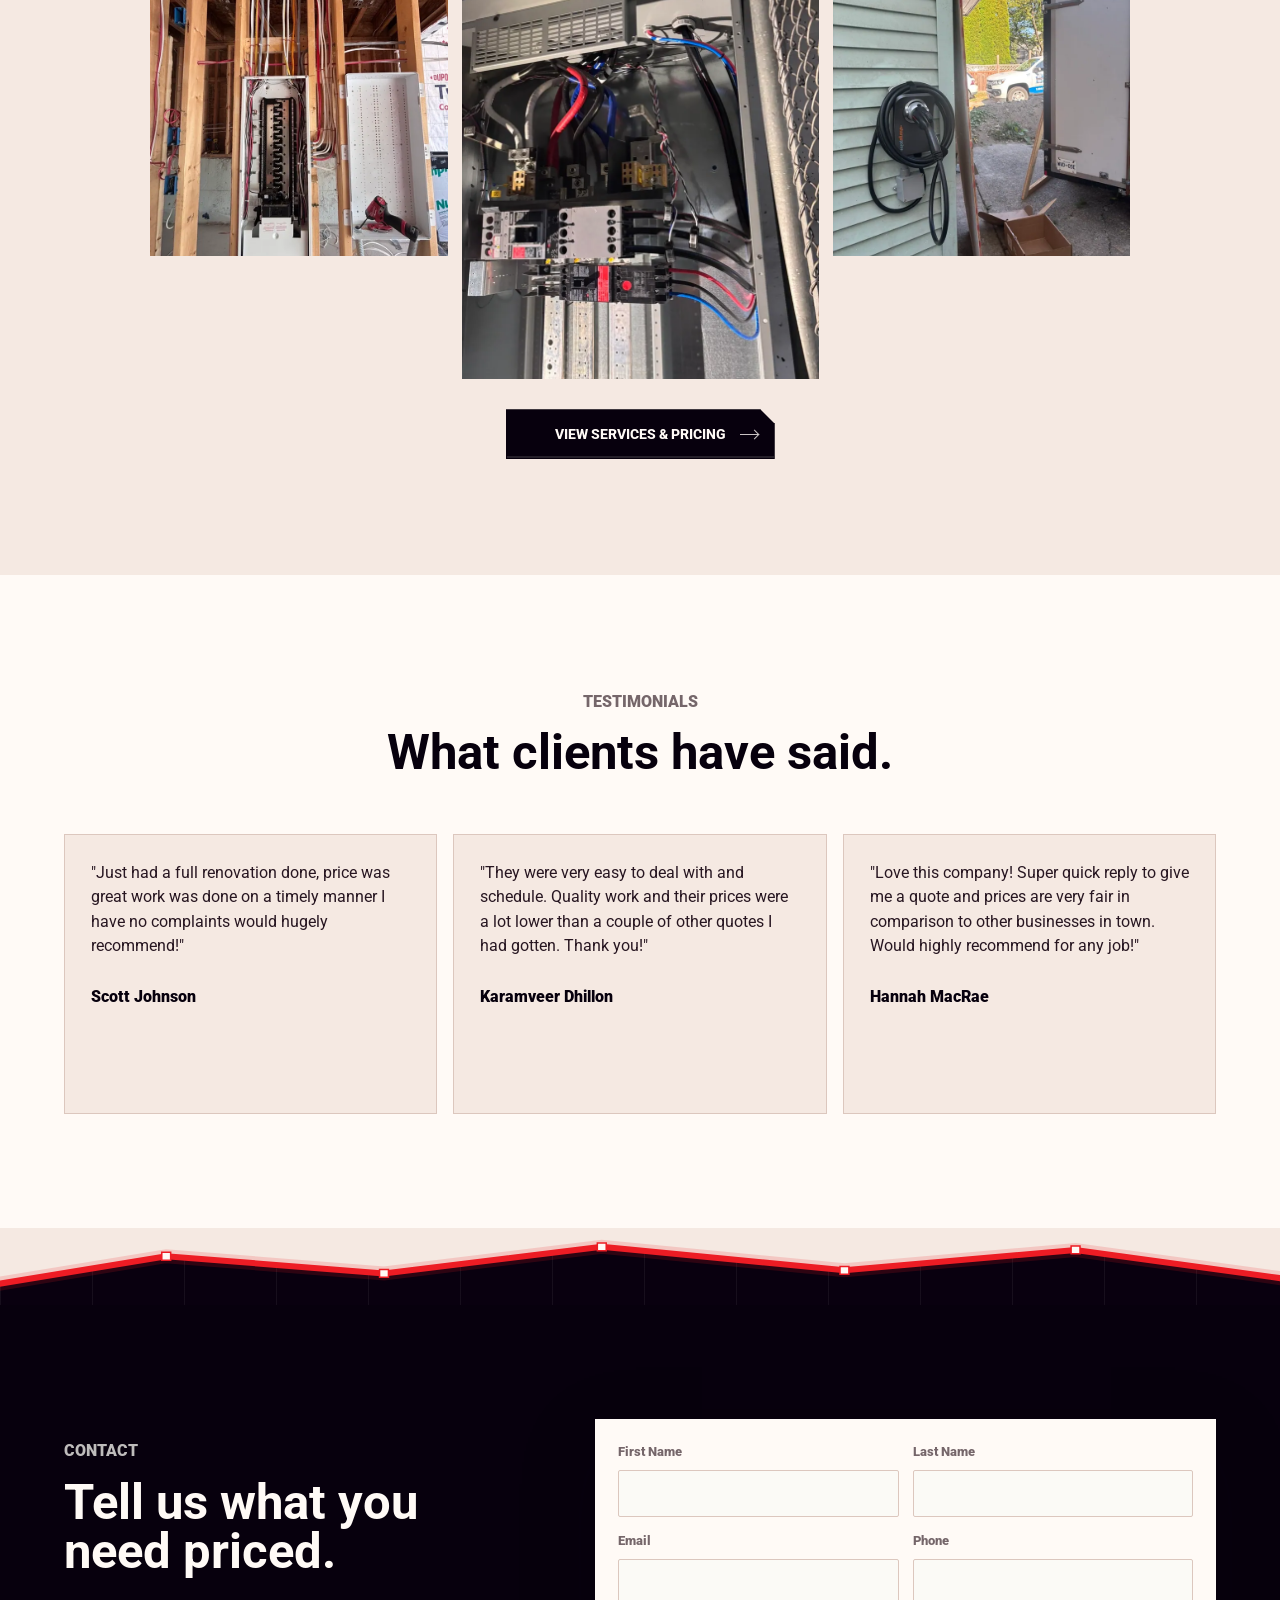
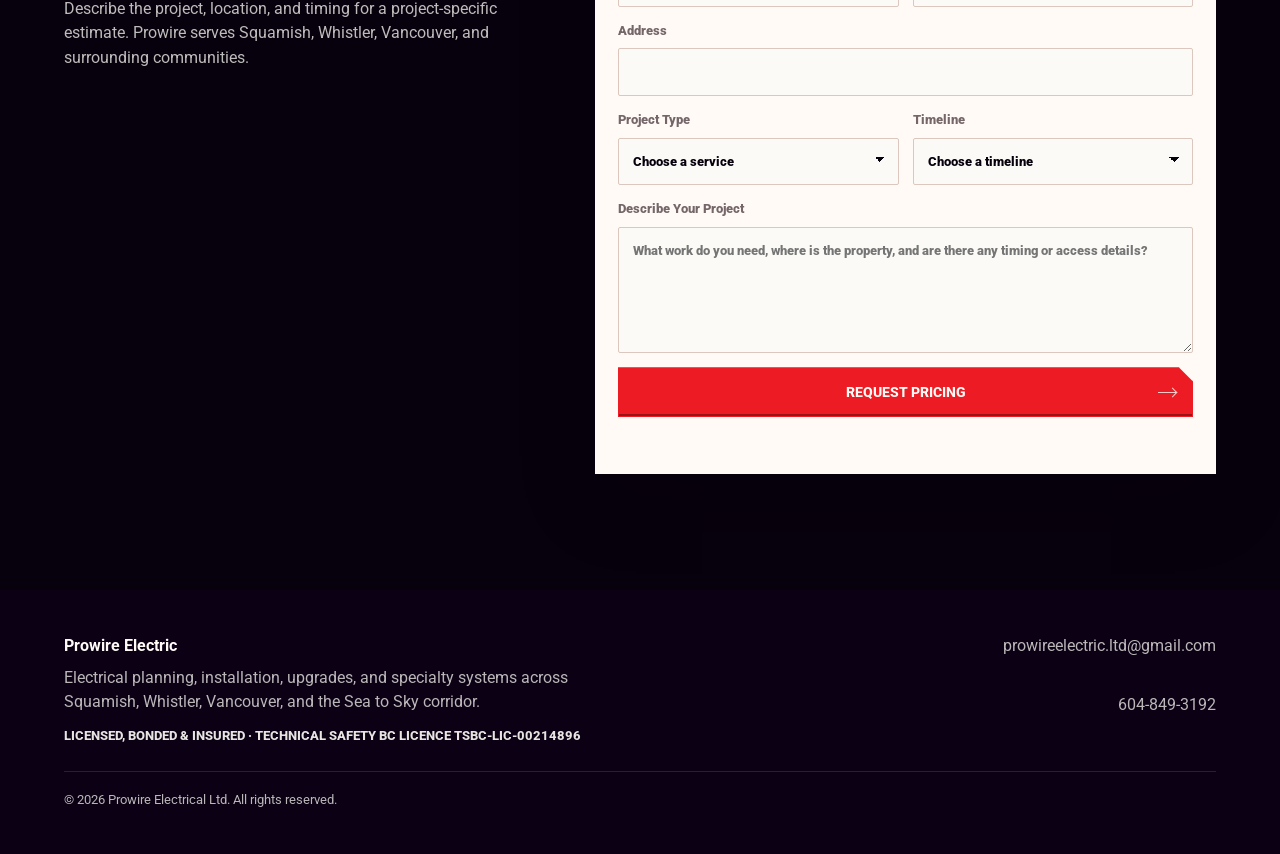
==== commit 05de8b59: "wording, grid, SEO" ====
--- a/index.html
+++ b/index.html
@@ -3,13 +3,13 @@
 <head>
   <meta charset="utf-8">
   <meta name="viewport" content="width=device-width, initial-scale=1">
-  <meta name="description" content="Electrical contractor for new builds, homes, businesses, EV chargers, solar, security, and automation in Squamish, Whistler, Vancouver, and Sea to Sky.">
+  <meta name="description" content="Electrical planning, installation, upgrades, and specialty systems in Squamish and Sea to Sky, including new builds, EV charging, solar, and security.">
   <title>Electrician in Squamish &amp; Sea to Sky | Prowire Electric</title>
   <link rel="canonical" href="https://www.prowireelectric.ca/">
   <meta property="og:type" content="website">
   <meta property="og:site_name" content="Prowire Electric">
   <meta property="og:title" content="Electrician in Squamish &amp; Sea to Sky | Prowire Electric">
-  <meta property="og:description" content="Professional electrical work for new builds, homes, businesses, EV chargers, solar, security, and automation.">
+  <meta property="og:description" content="Electrical planning, installation, upgrades, and specialty systems for homes and businesses across Squamish and Sea to Sky.">
   <meta property="og:url" content="https://www.prowireelectric.ca/">
   <meta property="og:image" content="https://www.prowireelectric.ca/assets/project-service-equipment.jpg">
   <meta property="og:image:alt" content="Electrical service equipment installed by Prowire Electric">
@@ -32,7 +32,7 @@
       "url": "https://www.prowireelectric.ca/",
       "logo": "https://www.prowireelectric.ca/assets/logo.png",
       "image": "https://www.prowireelectric.ca/assets/project-service-equipment.jpg",
-      "description": "Electrical contractor serving new builds, residential and commercial properties, EV chargers, solar projects, security systems, and automation.",
+      "description": "Electrical contractor providing planning, installation, upgrades, service work, EV charging, solar support, security systems, and automation for homes and businesses.",
       "telephone": "+1-604-849-3192",
       "email": "prowireelectric.ltd@gmail.com",
       "address": {
@@ -55,8 +55,8 @@
         "@type": "OfferCatalog",
         "name": "Electrical services",
         "itemListElement": [
-          { "@type": "Offer", "itemOffered": { "@type": "Service", "name": "Residential and new-build electrical" } },
-          { "@type": "Offer", "itemOffered": { "@type": "Service", "name": "Commercial electrical" } },
+          { "@type": "Offer", "itemOffered": { "@type": "Service", "name": "Residential electrical planning and installation" } },
+          { "@type": "Offer", "itemOffered": { "@type": "Service", "name": "Commercial electrical planning and installation" } },
           { "@type": "Offer", "itemOffered": { "@type": "Service", "name": "EV charger installation" } },
           { "@type": "Offer", "itemOffered": { "@type": "Service", "name": "Solar electrical support" } },
           { "@type": "Offer", "itemOffered": { "@type": "Service", "name": "CCTV and security systems" } },
@@ -94,12 +94,12 @@
       <section class="hero home-hero">
         <div class="hero-media" aria-hidden="true"></div>
         <div class="hero-content reveal">
-          <p class="eyebrow">Electricians serving Squamish &amp; Sea to Sky</p>
+          <p class="eyebrow">Planning · Installation · Service</p>
           <h1 class="hero-title">
             <span class="hero-title-word">Pro<span class="hero-title-accent">wire</span></span>
             <span class="hero-title-sub">Electric</span>
           </h1>
-          <p class="hero-copy">Electrical planning and installation for new builds, renovations, homes, businesses, EV chargers, solar, security systems, and automation across Squamish, Whistler, Vancouver, and nearby communities.</p>
+          <p class="hero-copy">Professional electrical work from planning and rough-in through installation, upgrades, and final testing. Prowire supports new builds, renovations, homes, businesses, EV chargers, solar, security systems, and automation.</p>
           <div class="hero-actions">
             <a class="button button-primary" href="contact.html">Request an estimate</a>
             <a class="button button-ghost" href="tel:16048493192">Call now</a>
@@ -133,8 +133,8 @@
     <section class="section split-section">
       <div class="section-copy reveal">
         <p class="eyebrow">About Prowire Electric</p>
-        <h2>Electrical work for new builds, renovations, homes, and businesses.</h2>
-        <p>Prowire Electric handles electrical design, rough-ins, service equipment, finishing, and testing alongside EV chargers, solar support, CCTV, security systems, and automation.</p>
+        <h2>Electrical work planned from the first walkthrough to final testing.</h2>
+        <p>Prowire Electric coordinates complete electrical scopes, including planning, rough-ins, service equipment, lighting, finishing, and testing. That same attention carries through new builds, renovations, repairs, EV chargers, solar support, security, and automation.</p>
         <a class="text-link" href="about.html">More about our process</a>
       </div>
       <figure class="image-panel reveal">
@@ -159,8 +159,8 @@
     <section class="section dark-section">
       <div class="section-heading reveal">
         <p class="eyebrow">Services</p>
-        <h2>Complete electrical services from rough-in to final testing.</h2>
-        <p>From new-build wiring and commercial buildouts to service work and connected systems, Prowire covers the six core service areas below.</p>
+        <h2>Complete electrical services, from planning to final testing.</h2>
+        <p>Prowire handles full-project wiring, renovations, service work, upgrades, and connected systems across the six core service areas below.</p>
       </div>
 
       <div class="service-grid">
@@ -301,8 +301,10 @@
           <span>Project Type</span>
           <select name="projectType" data-project-type required>
             <option value="">Choose a service</option>
-            <option>Residential or new build</option>
-            <option>Commercial electrical</option>
+            <option>Residential new build</option>
+            <option>Commercial new build</option>
+            <option>Residential renovation or service</option>
+            <option>Commercial renovation or service</option>
             <option>EV charger installation</option>
             <option>Solar electrical support</option>
             <option>CCTV or security</option>
@@ -333,7 +335,7 @@
   <footer class="site-footer">
     <div>
       <strong>Prowire Electric</strong>
-      <p>New-build, residential, commercial, and specialty electrical services across Squamish, Whistler, Vancouver, and the Sea to Sky corridor.</p>
+      <p>Electrical planning, installation, upgrades, and specialty systems across Squamish, Whistler, Vancouver, and the Sea to Sky corridor.</p>
       <div class="footer-credentials">Licensed, bonded &amp; insured · Technical Safety BC licence TSBC-LIC-00214896</div>
     </div>
     <div class="footer-links">
--- a/styles.css
+++ b/styles.css
@@ -1581,8 +1581,16 @@
     padding: 92px 18px 14px;
   }
 
+  .home-hero {
+    min-height: auto;
+    grid-template-rows: max-content max-content;
+    align-content: start;
+    row-gap: 24px;
+  }
+
   .home-hero .hero-content {
     display: grid;
+    align-self: auto;
     justify-items: center;
     justify-self: center;
     width: min(370px, 100%);
@@ -1638,16 +1646,19 @@
   }
 
   .hero-strip {
+    align-self: auto;
     grid-template-columns: repeat(2, minmax(0, 1fr));
-  }
-
-  .hero-strip a {
+    border: 1px solid rgba(255, 253, 248, 0.22);
+  }
+
+  .hero-strip a,
+  .hero-strip a + a {
     border-top: 0;
+    border-left: 0;
+  }
+
+  .hero-strip a:nth-child(even) {
     border-left: 1px solid rgba(255, 253, 248, 0.18);
-  }
-
-  .hero-strip a:nth-child(odd) {
-    border-left: 0;
   }
 
   .hero-strip a:nth-child(n + 3) {
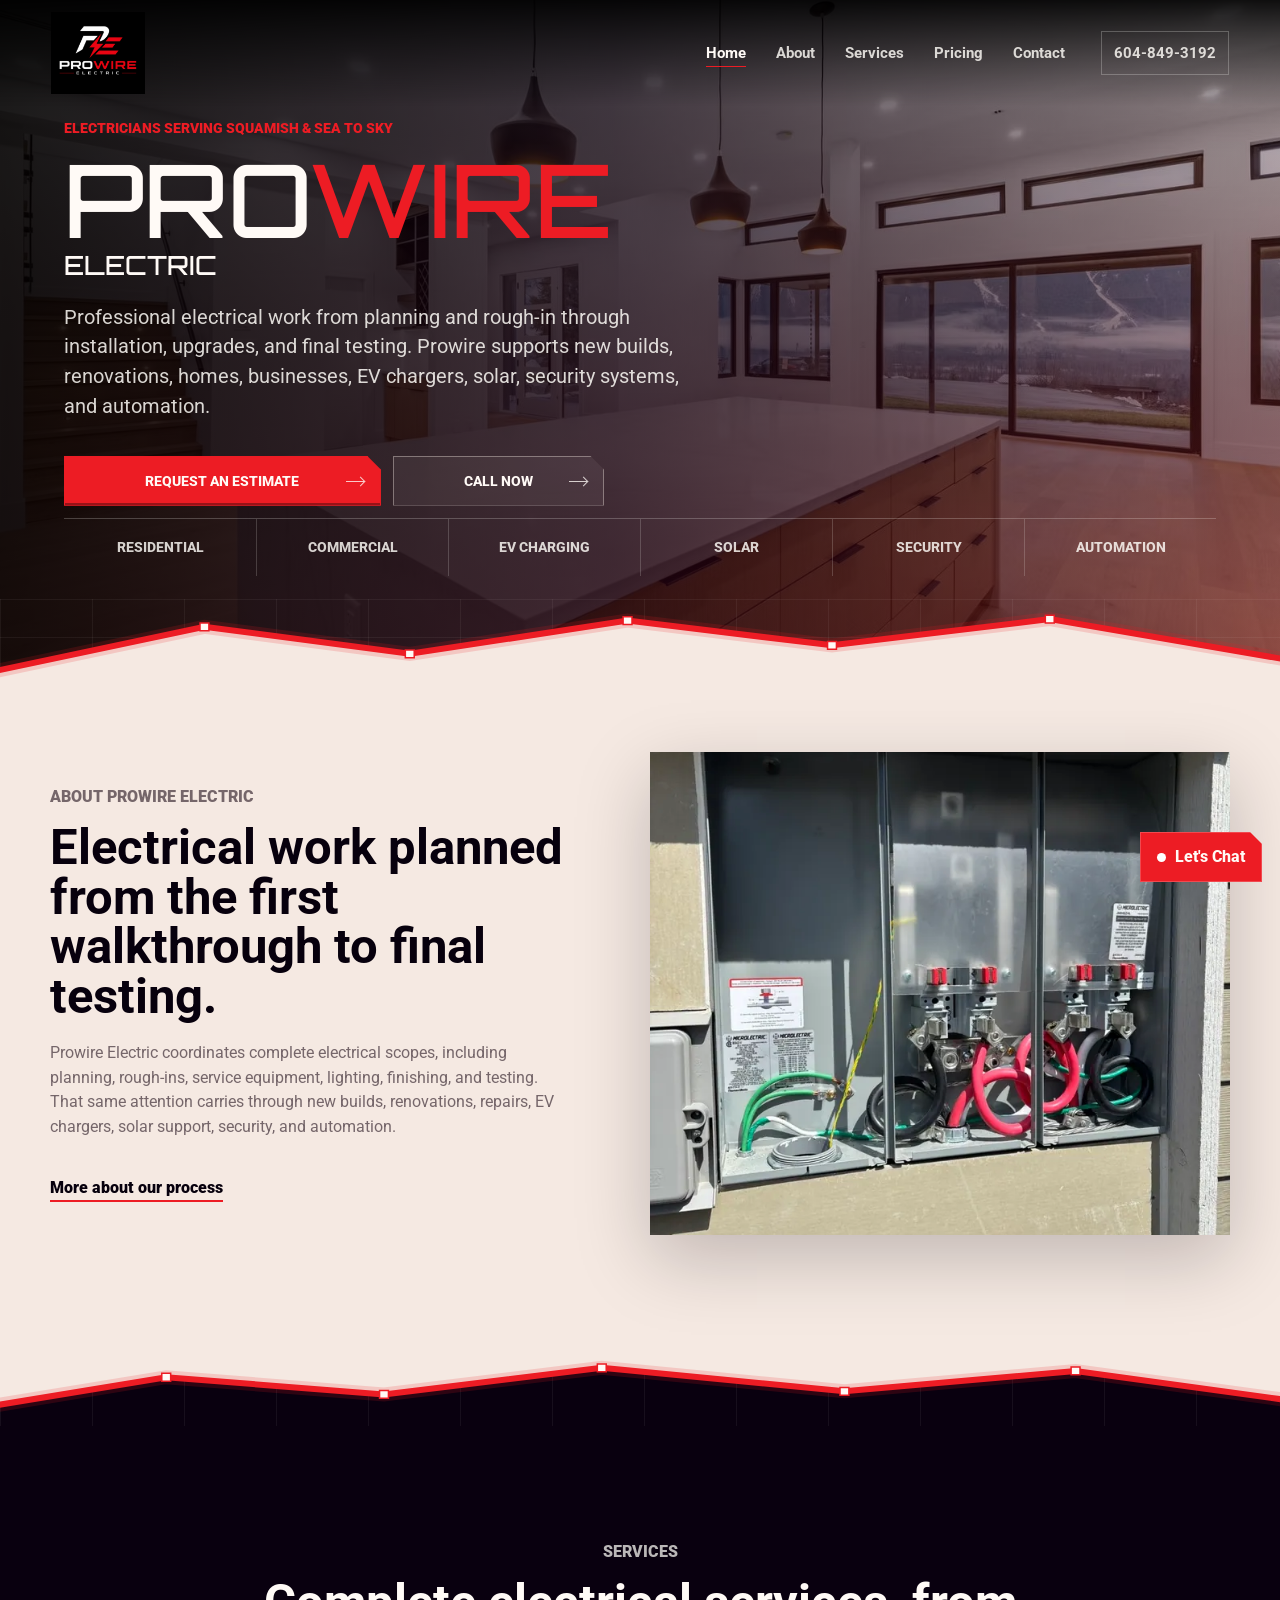
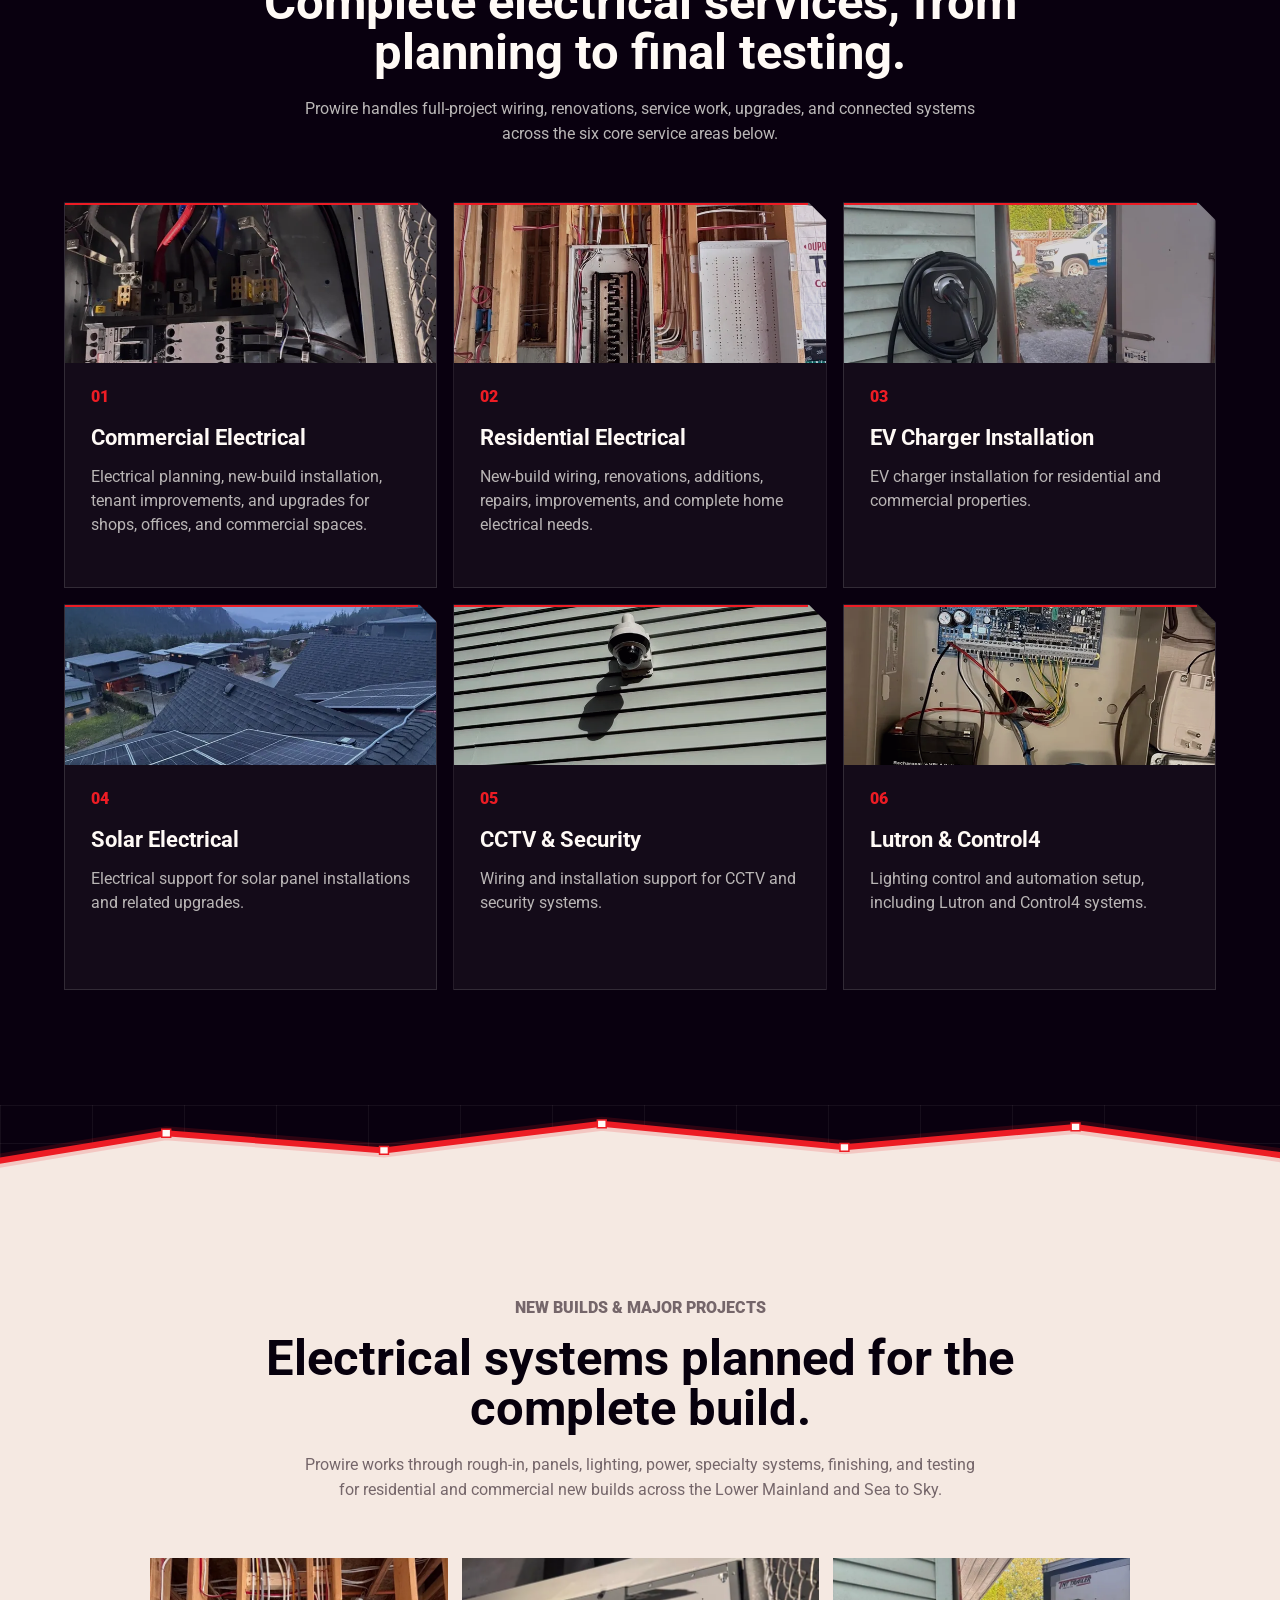
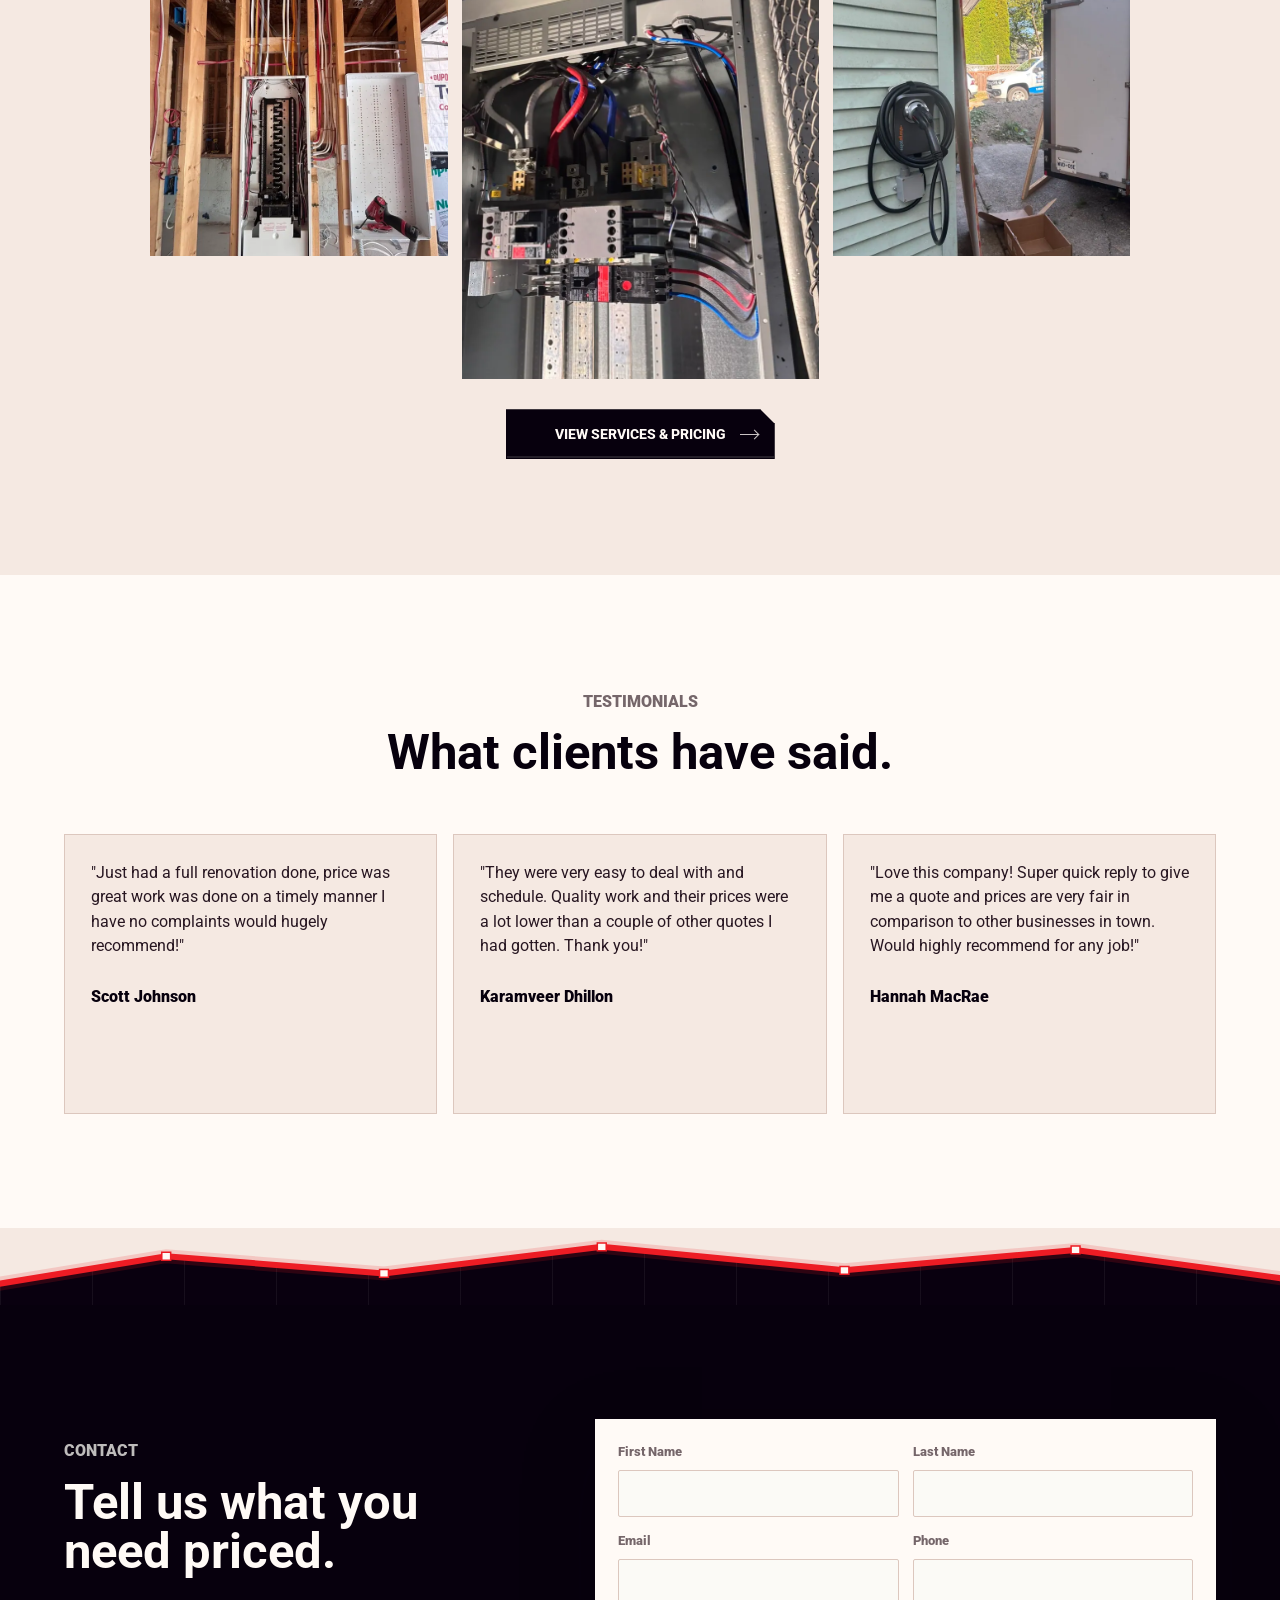
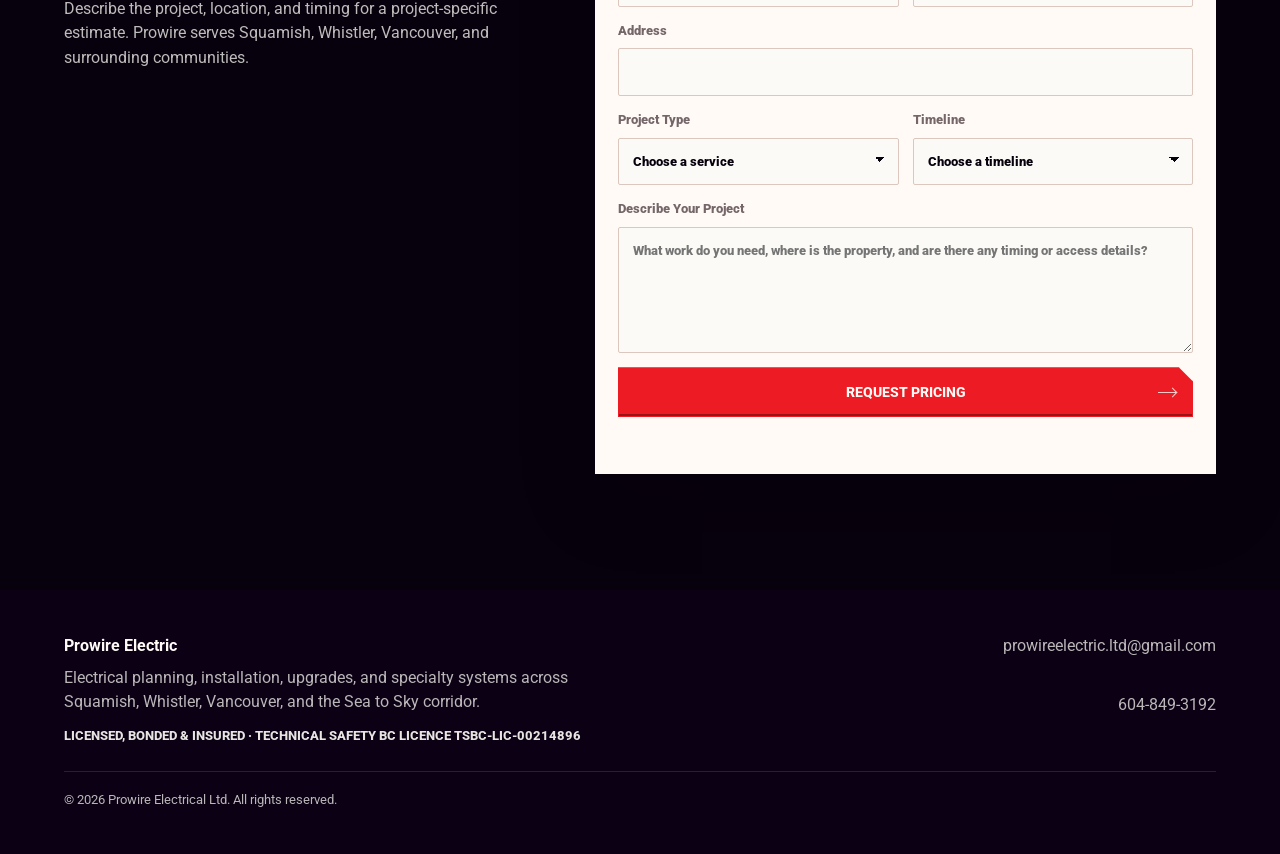
==== commit 08a3ad00: "slight blurb change" ====
--- a/index.html
+++ b/index.html
@@ -94,7 +94,7 @@
       <section class="hero home-hero">
         <div class="hero-media" aria-hidden="true"></div>
         <div class="hero-content reveal">
-          <p class="eyebrow">Planning · Installation · Service</p>
+          <p class="eyebrow">Electricians serving Squamish &amp; Sea to Sky</p>
           <h1 class="hero-title">
             <span class="hero-title-word">Pro<span class="hero-title-accent">wire</span></span>
             <span class="hero-title-sub">Electric</span>
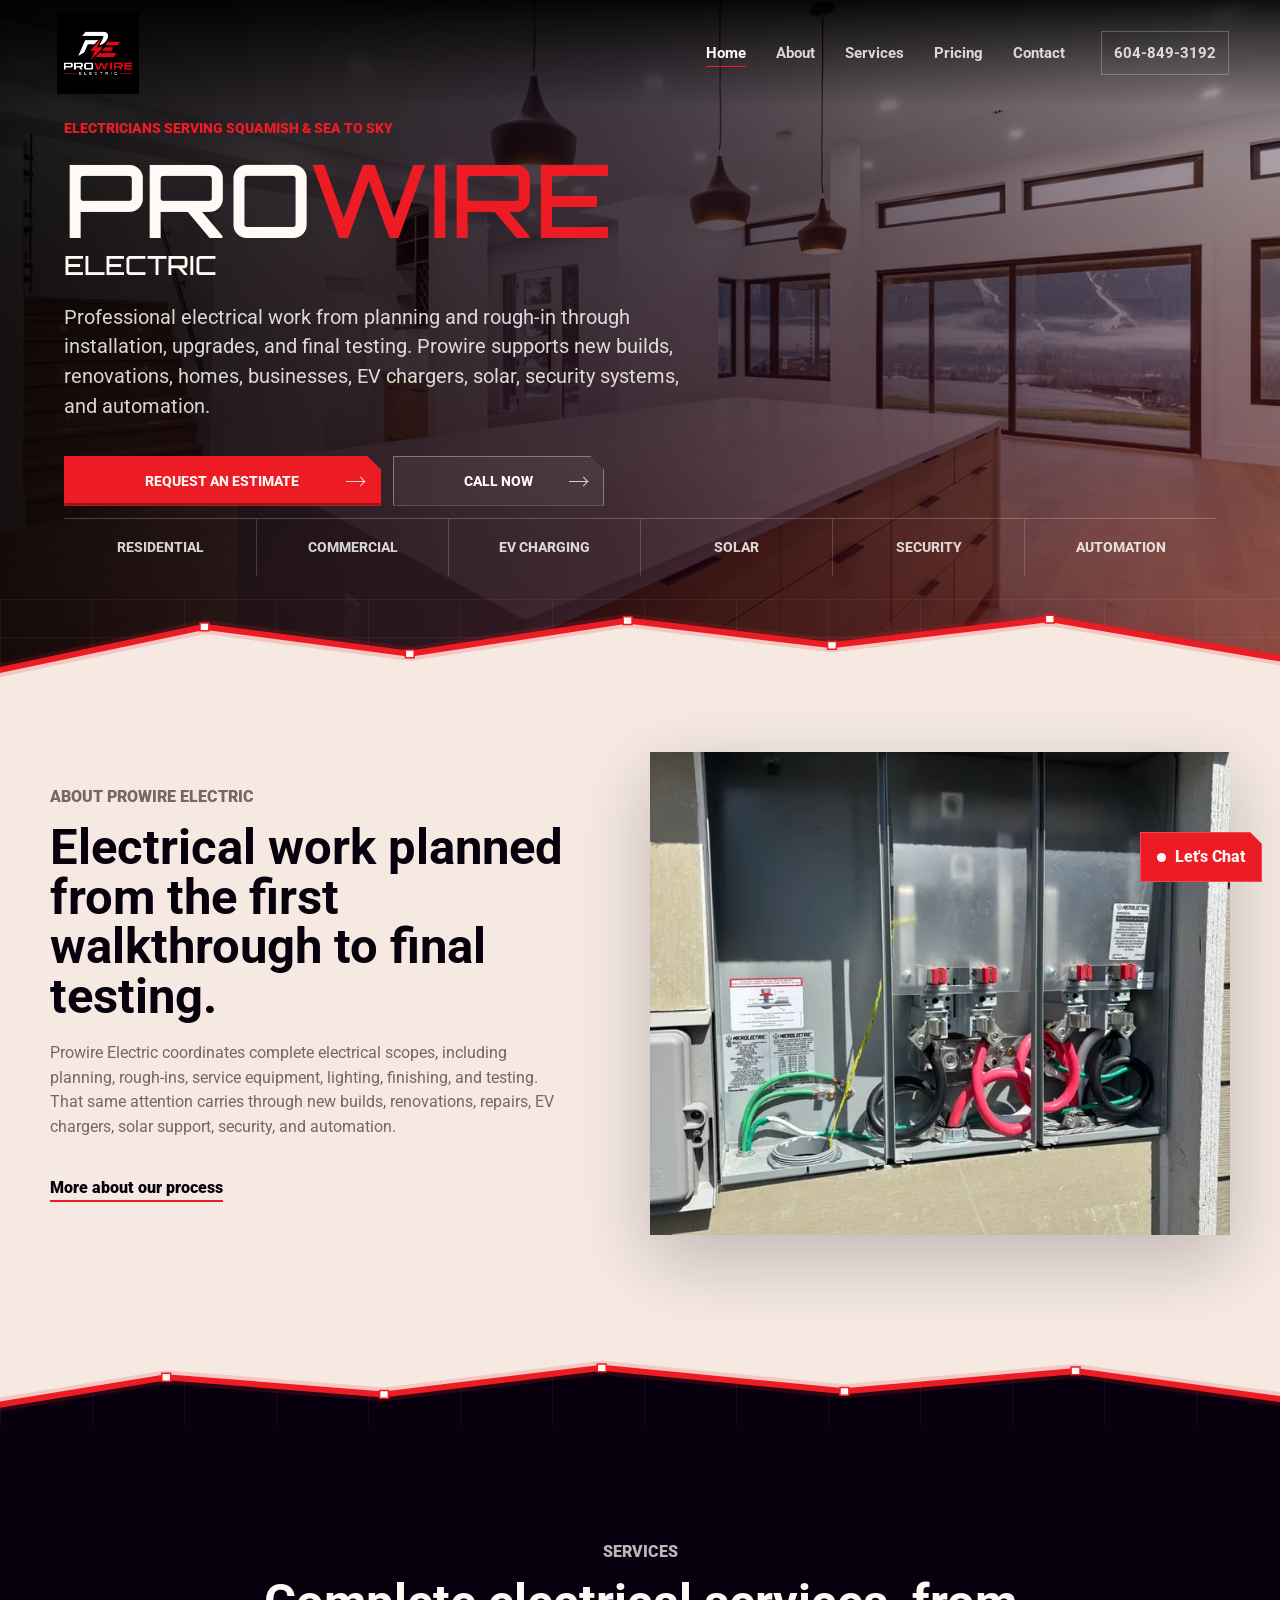
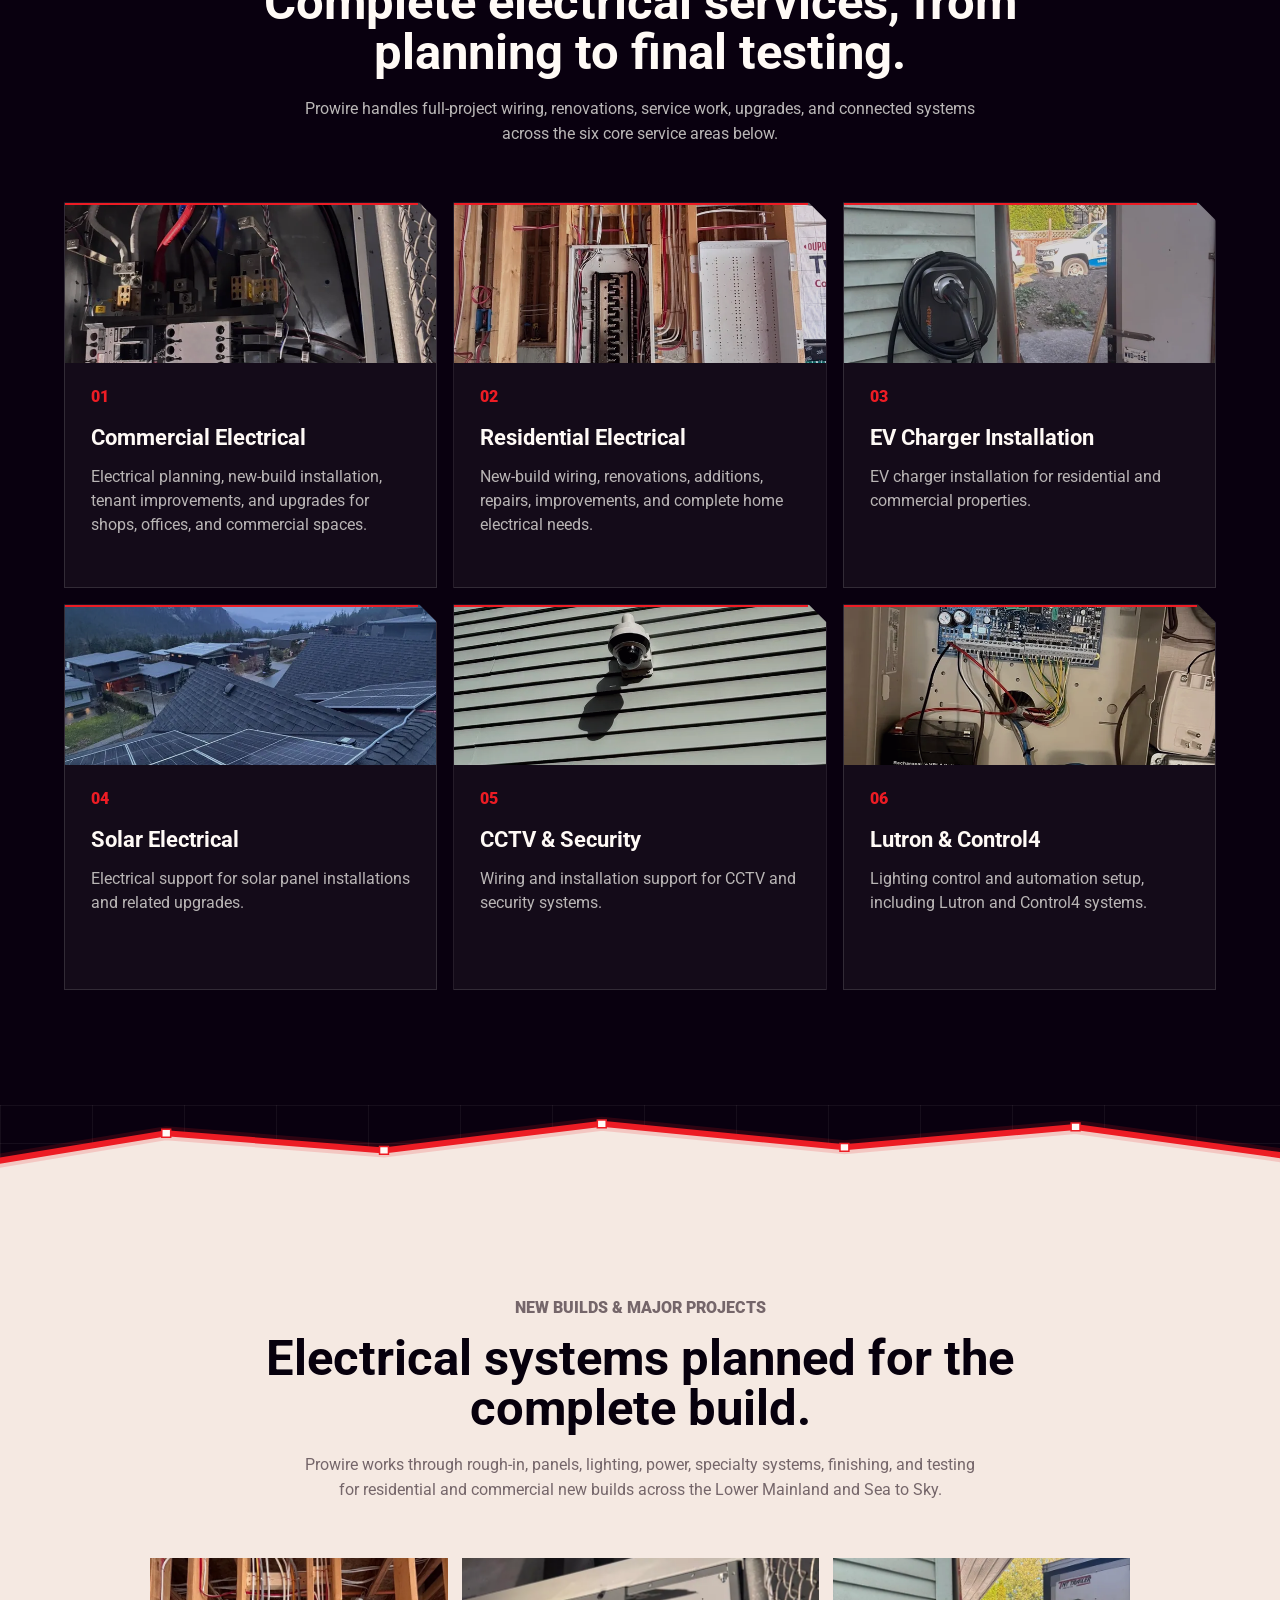
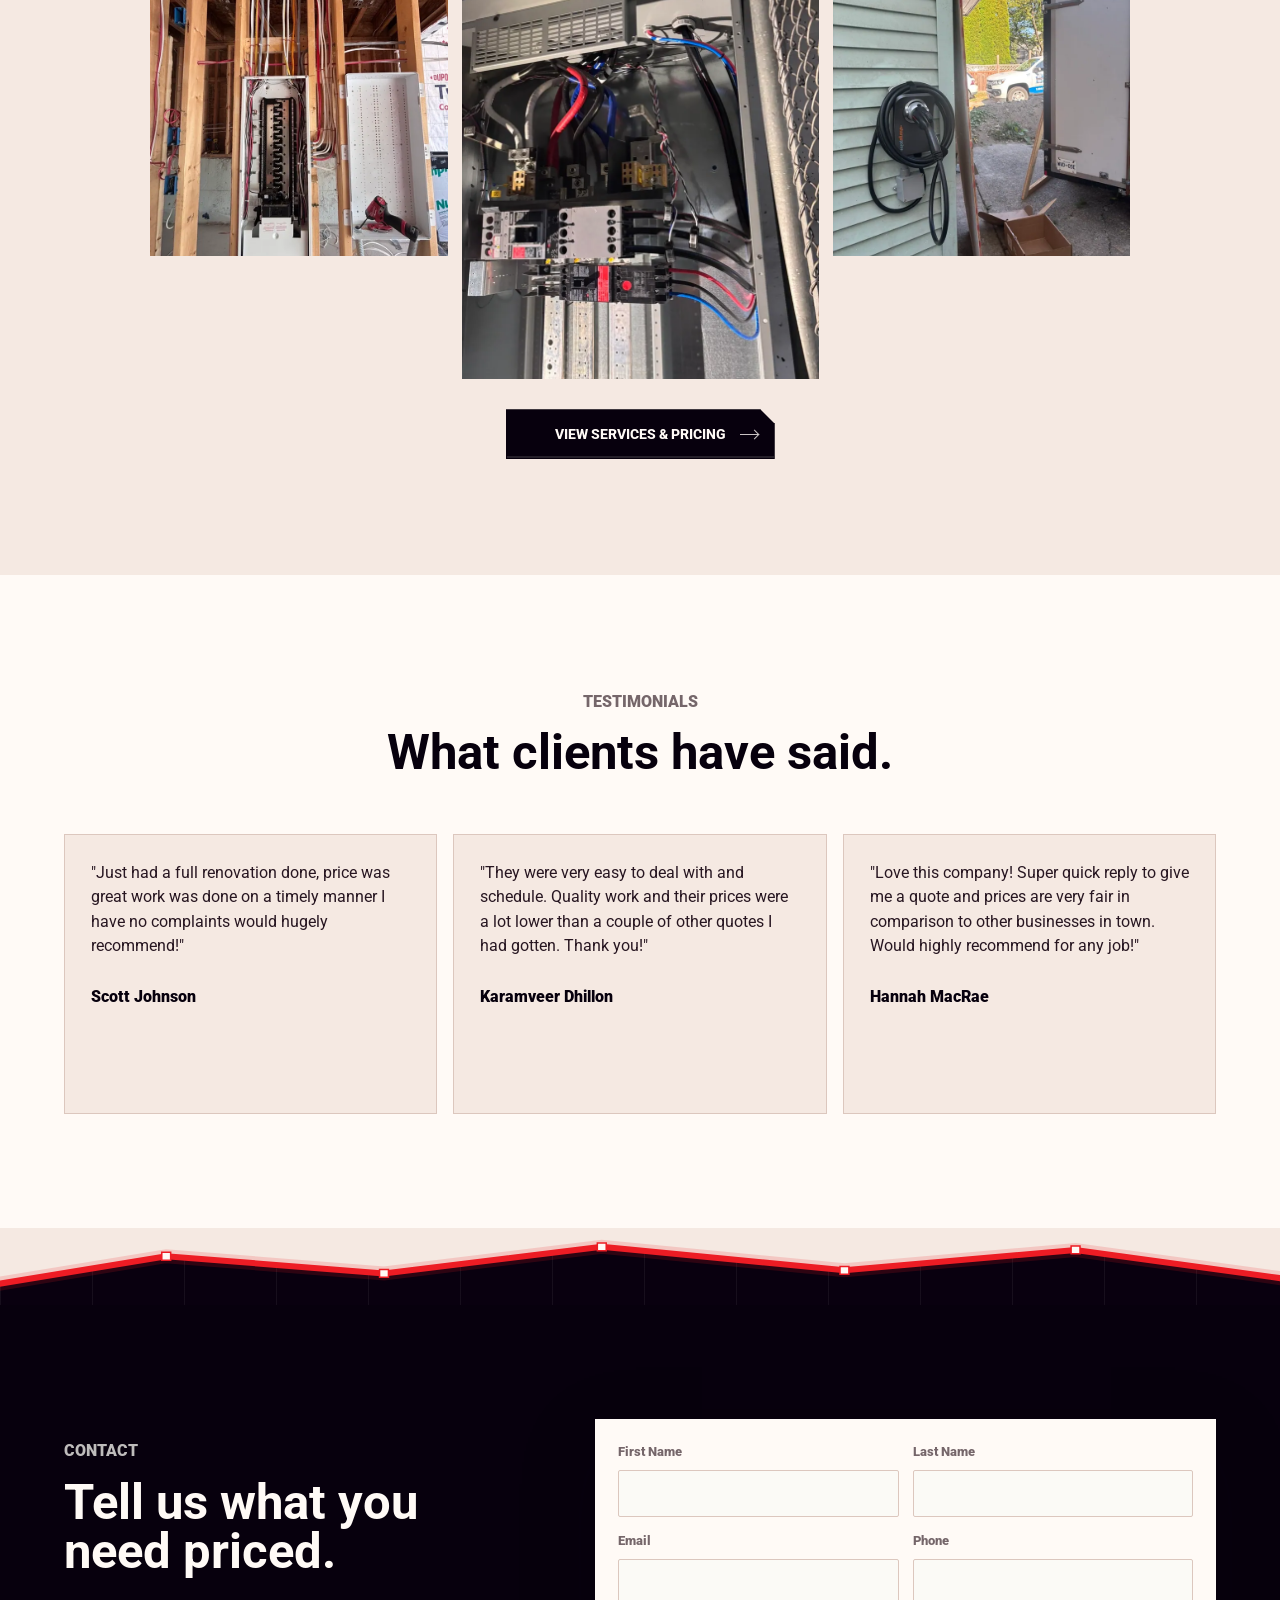
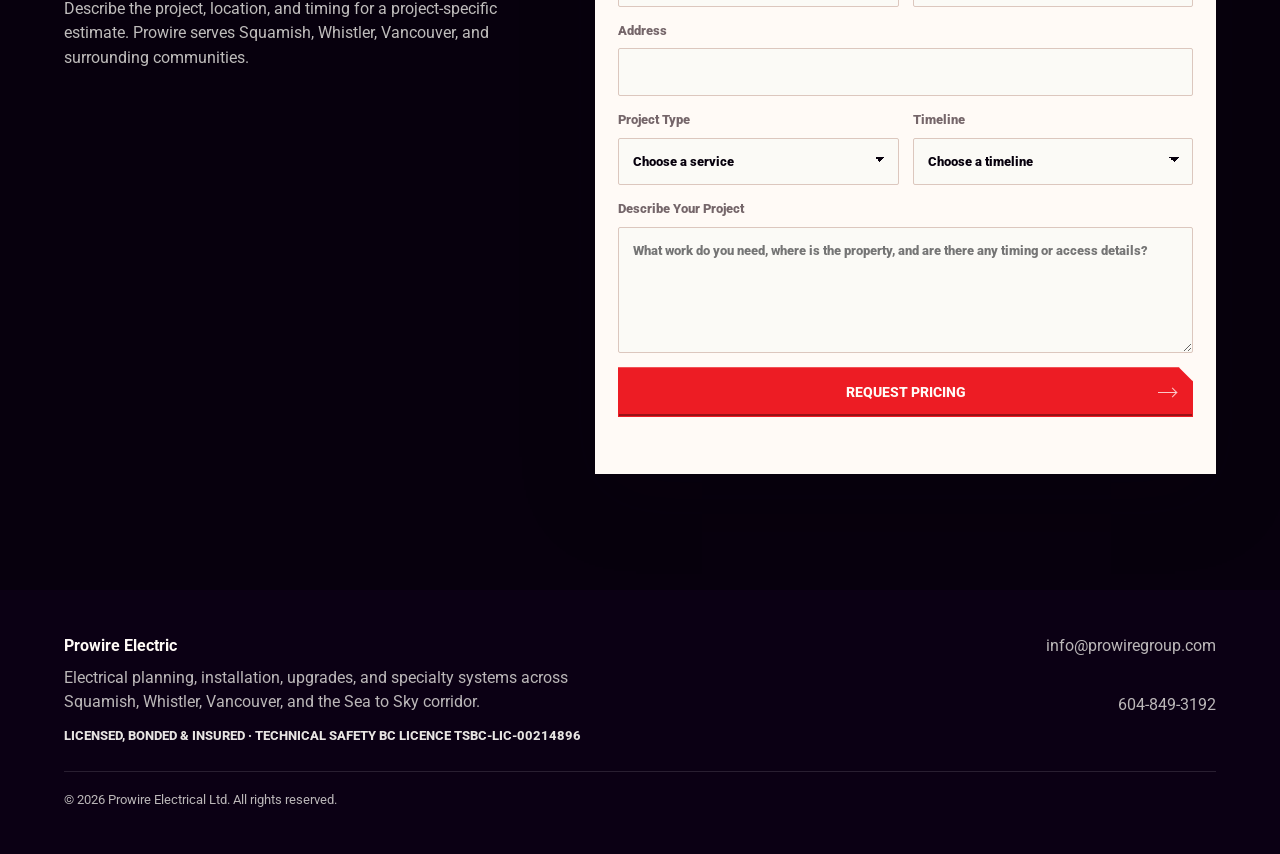
==== commit dffa8b49: "higher quality logo and updated email" ====
--- a/index.html
+++ b/index.html
@@ -34,7 +34,7 @@
       "image": "https://www.prowireelectric.ca/assets/project-service-equipment.jpg",
       "description": "Electrical contractor providing planning, installation, upgrades, service work, EV charging, solar support, security systems, and automation for homes and businesses.",
       "telephone": "+1-604-849-3192",
-      "email": "prowireelectric.ltd@gmail.com",
+      "email": "info@prowiregroup.com",
       "address": {
         "@type": "PostalAddress",
         "streetAddress": "2596 Portree Way",
@@ -339,7 +339,7 @@
       <div class="footer-credentials">Licensed, bonded &amp; insured · Technical Safety BC licence TSBC-LIC-00214896</div>
     </div>
     <div class="footer-links">
-      <a href="mailto:prowireelectric.ltd@gmail.com">prowireelectric.ltd@gmail.com</a>
+      <a href="mailto:info@prowiregroup.com">info@prowiregroup.com</a>
       <a href="tel:16048493192">604-849-3192</a>
     </div>
     <small class="footer-legal">&copy; 2026 Prowire Electrical Ltd. All rights reserved.</small>
@@ -355,7 +355,7 @@
       <p>For active inquiries or estimate requests, call or email Prowire.</p>
       <div class="chat-actions">
         <a href="tel:16048493192">Call 604-849-3192</a>
-        <a href="mailto:prowireelectric.ltd@gmail.com">Email prowireelectric.ltd@gmail.com</a>
+        <a href="mailto:info@prowiregroup.com">Email info@prowiregroup.com</a>
       </div>
     </div>
   </aside>
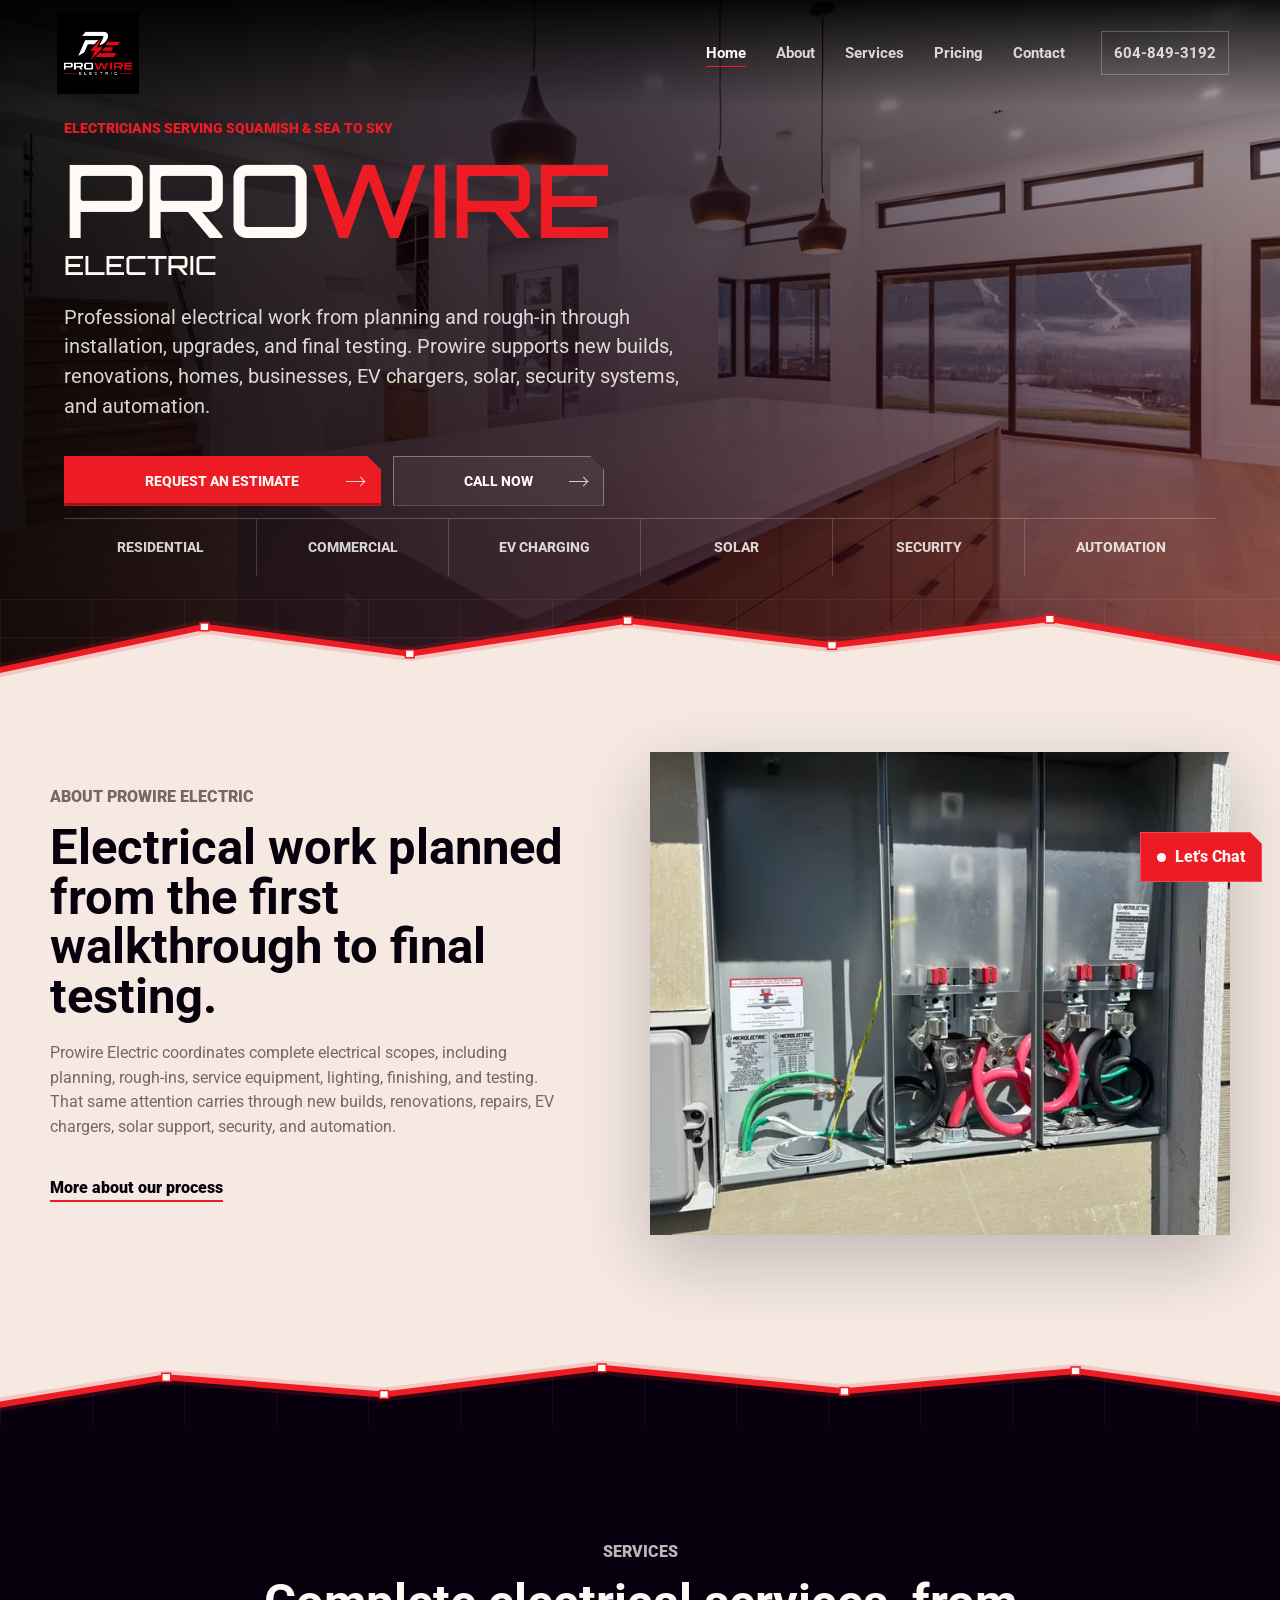
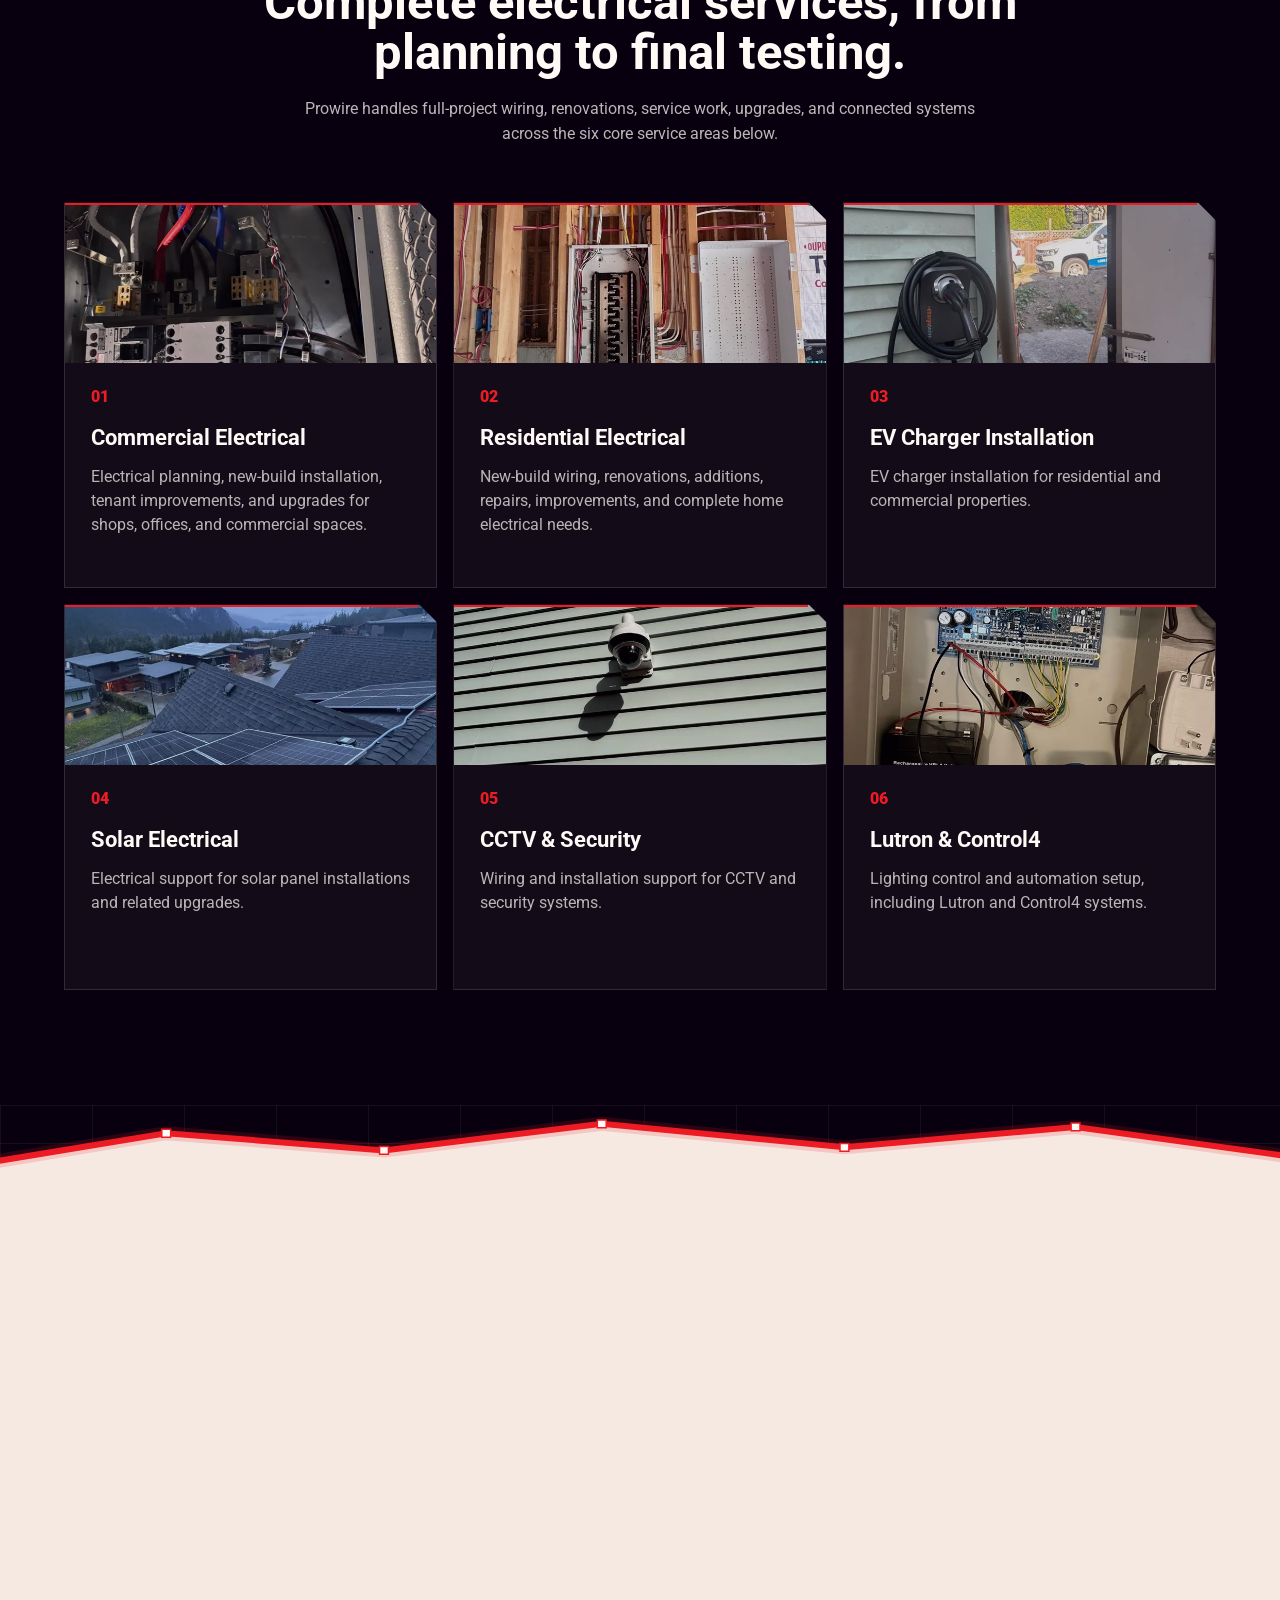
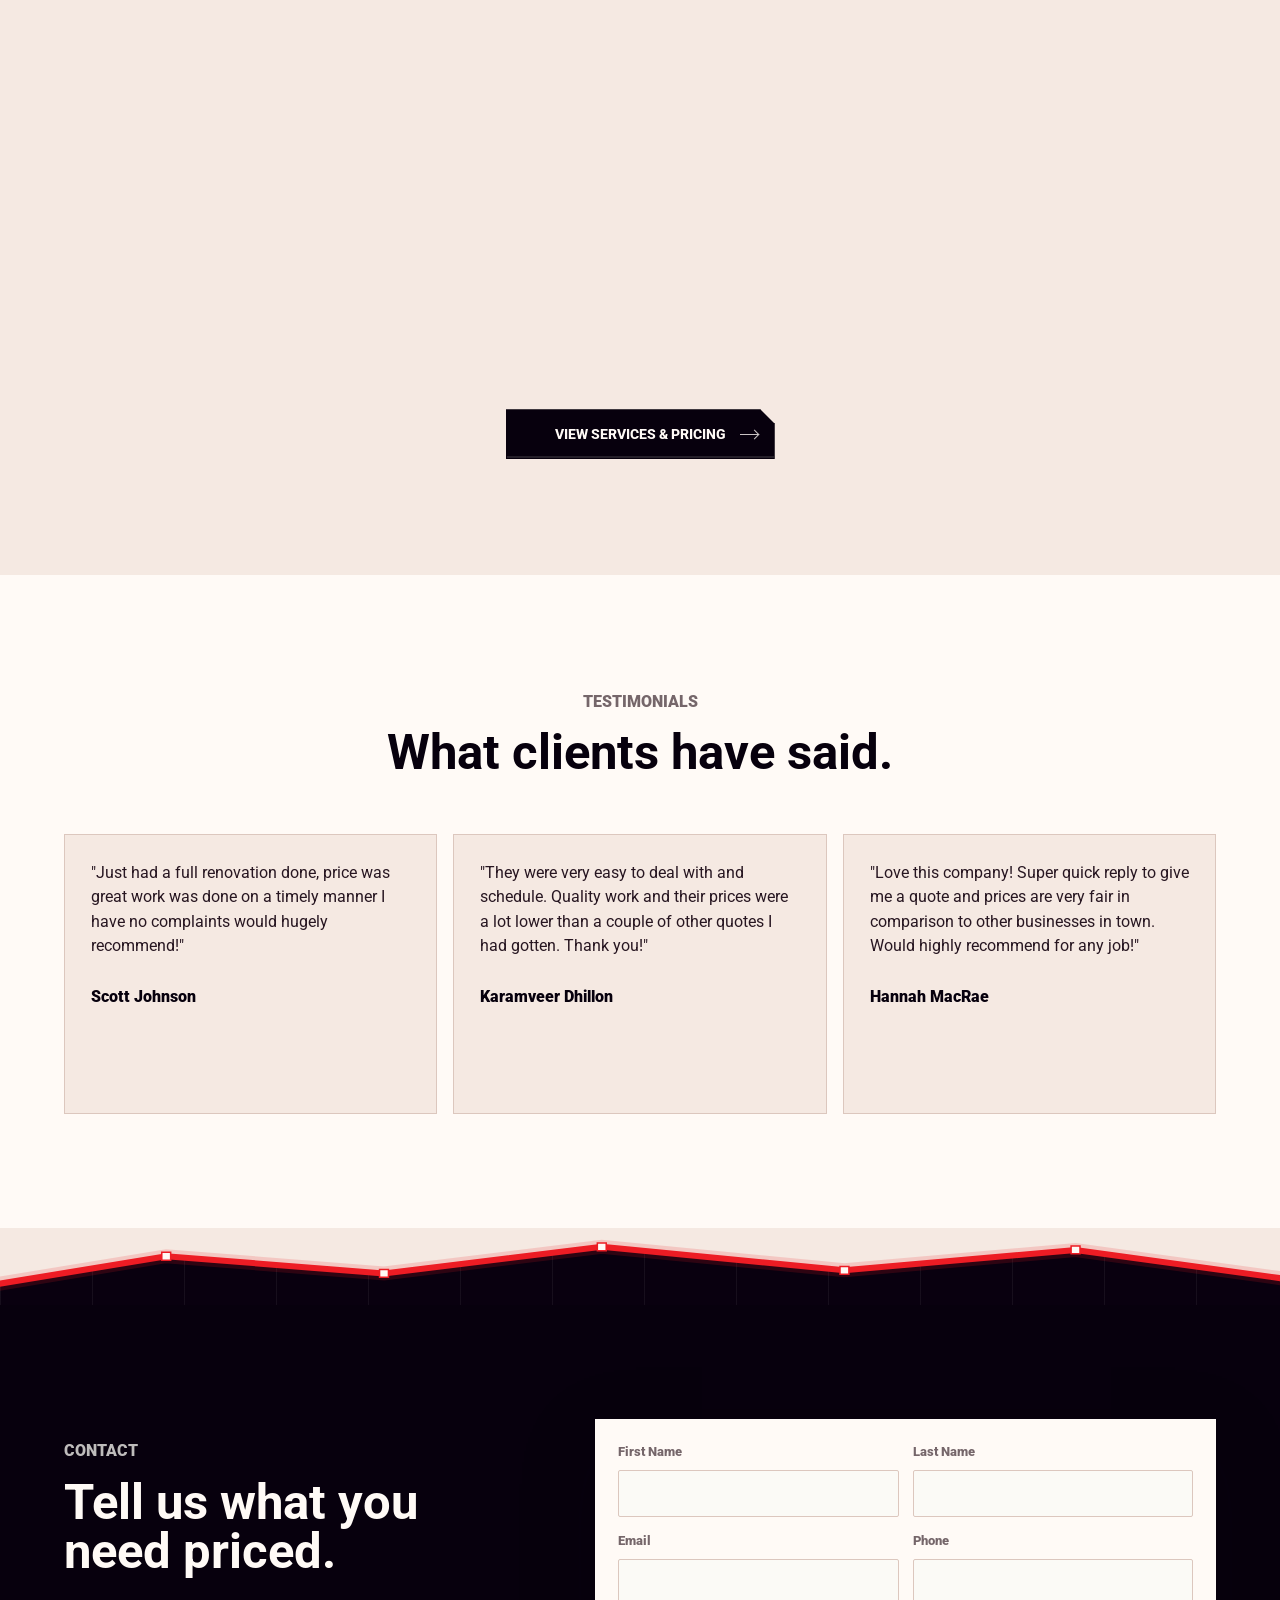
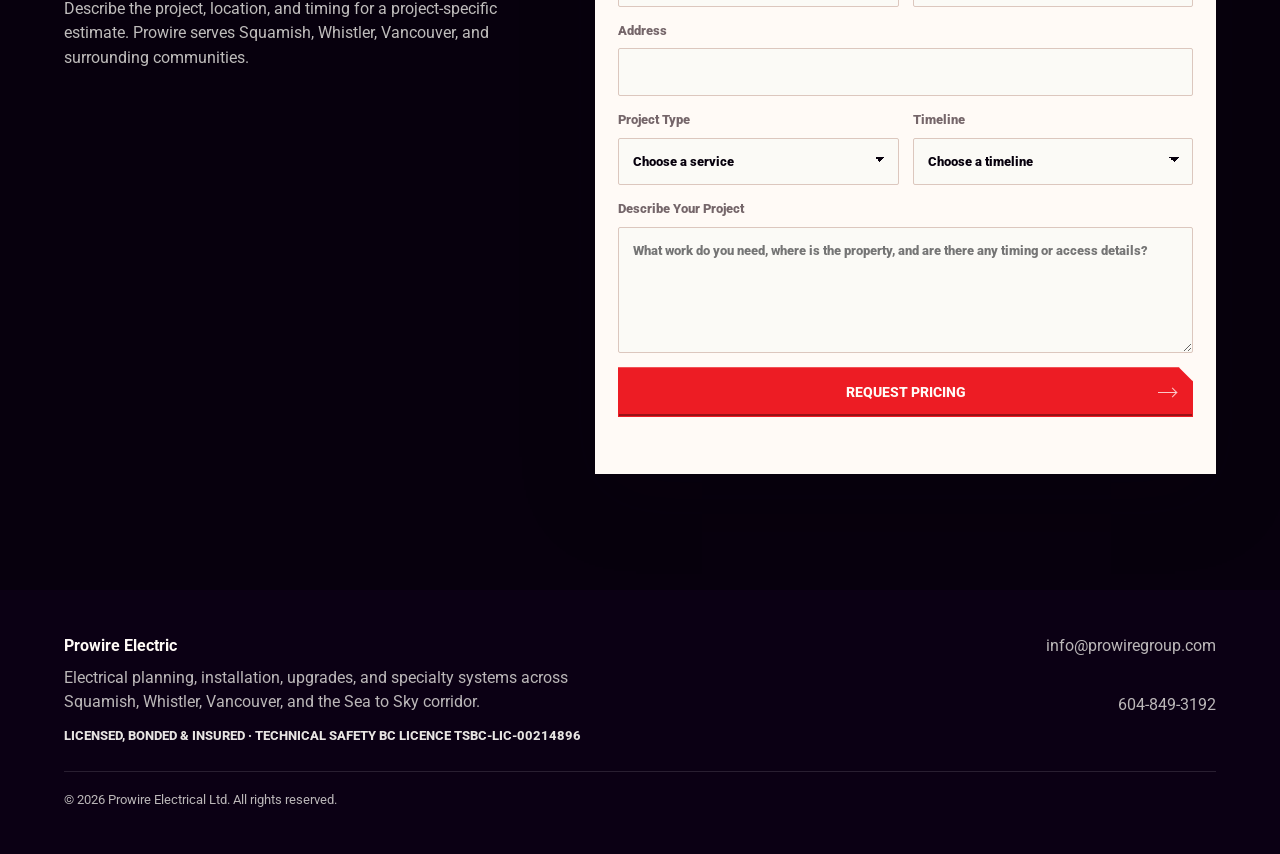
==== commit 02063f69: "readying for handoff" ====
--- a/index.html
+++ b/index.html
@@ -272,11 +272,13 @@
         <h2>Tell us what you need priced.</h2>
         <p>Describe the project, location, and timing for a project-specific estimate. Prowire serves Squamish, Whistler, Vancouver, and surrounding communities.</p>
       </div>
-      <form class="contact-form reveal" action="/api/contact" method="post" data-contact-form>
+      <form class="contact-form reveal" method="post" data-contact-form data-form-endpoint="https://formsubmit.co/ajax/info@prowiregroup.com">
         <label class="form-trap" aria-hidden="true">
           <span>Company</span>
-          <input type="text" name="company" tabindex="-1" autocomplete="off">
-        </label>
+          <input type="text" name="_honey" tabindex="-1" autocomplete="off">
+        </label>
+        <input type="hidden" name="_subject" value="New Prowire website estimate request">
+        <input type="hidden" name="_template" value="table">
         <label>
           <span>First Name</span>
           <input type="text" name="firstName" autocomplete="given-name" maxlength="80" required>
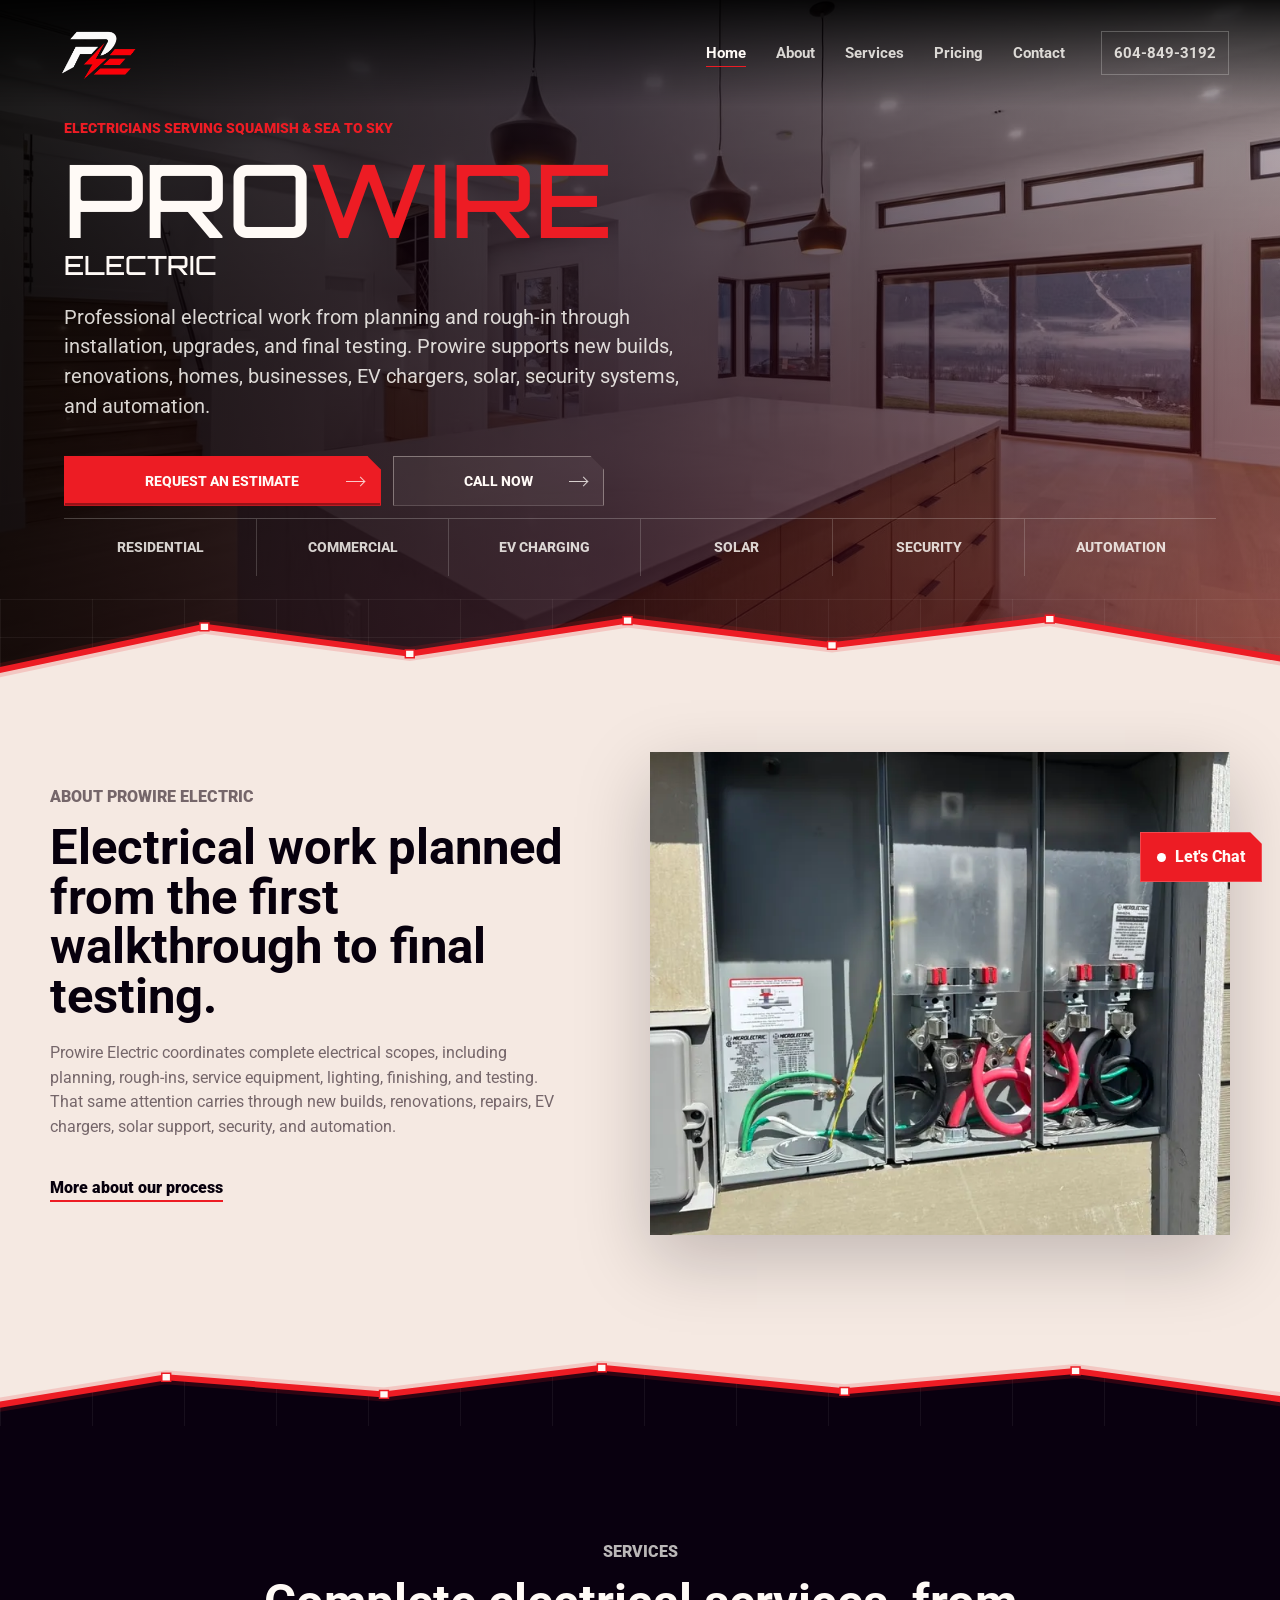
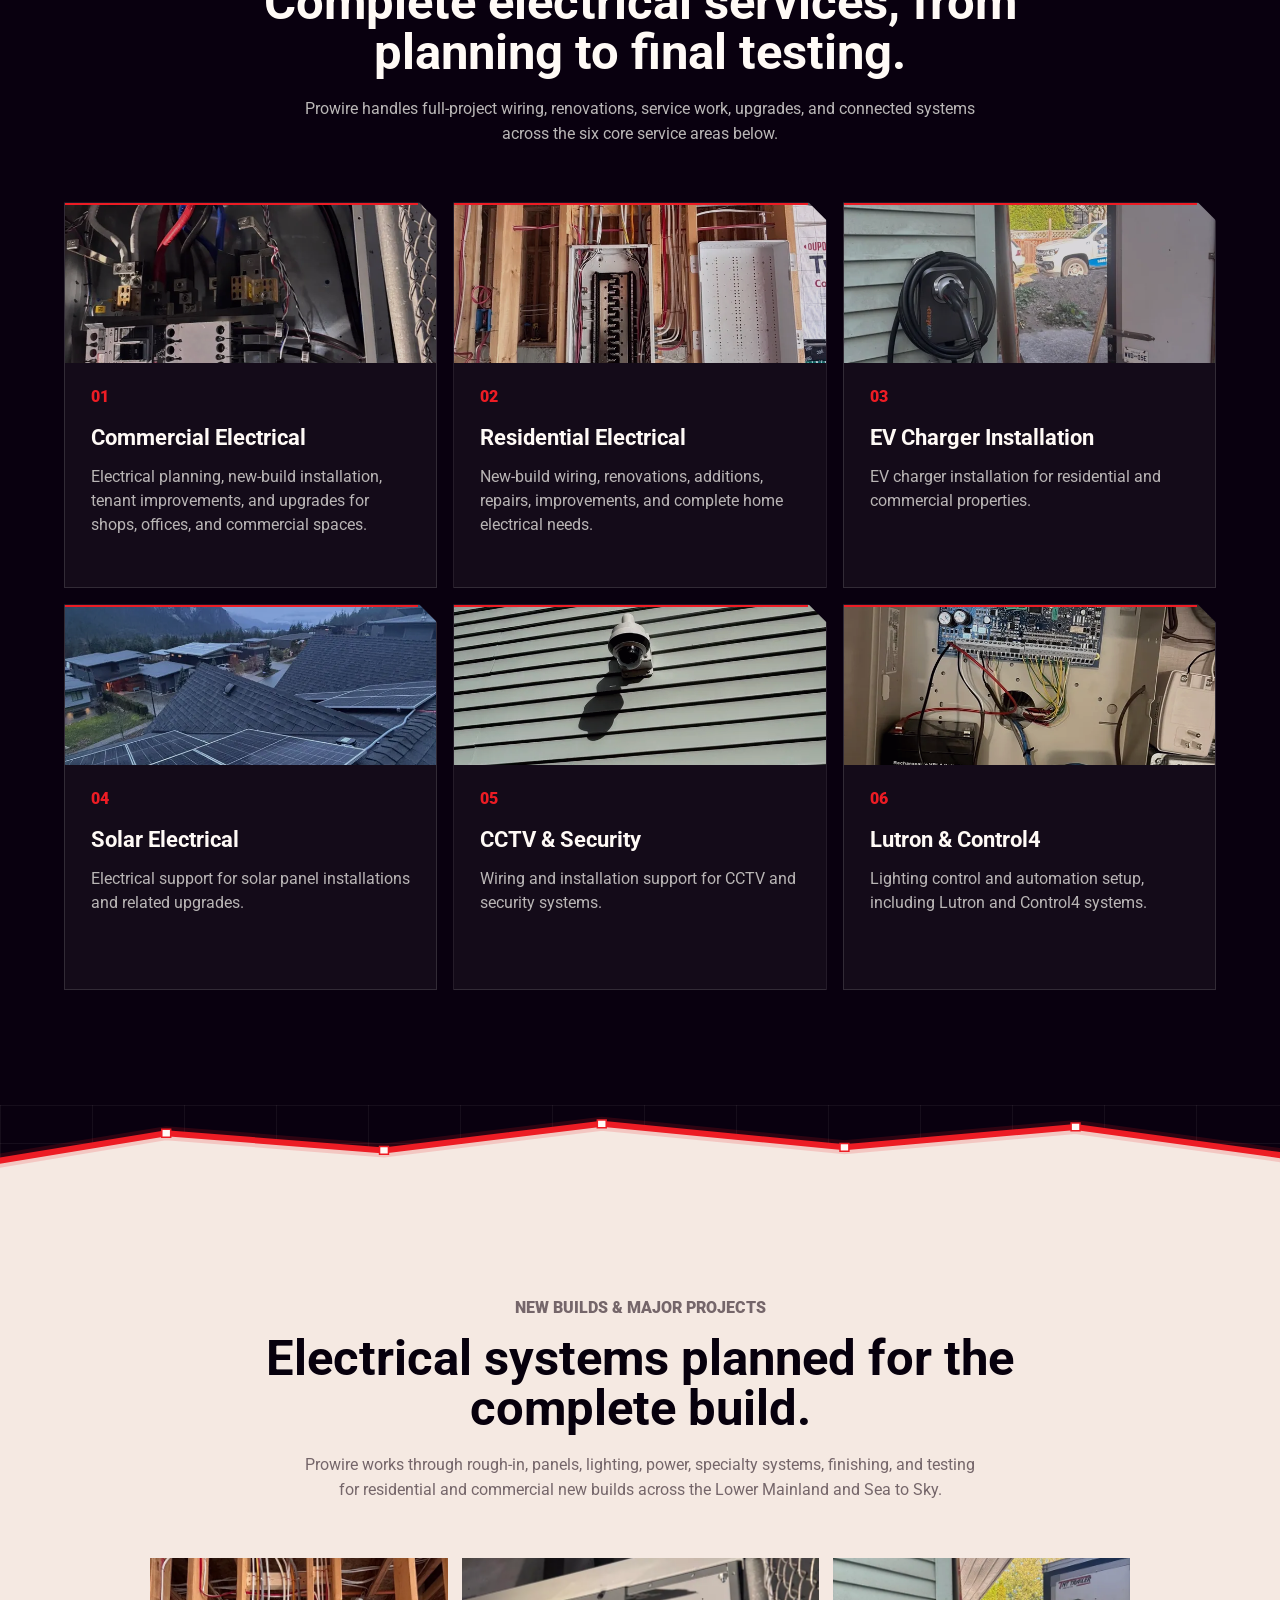
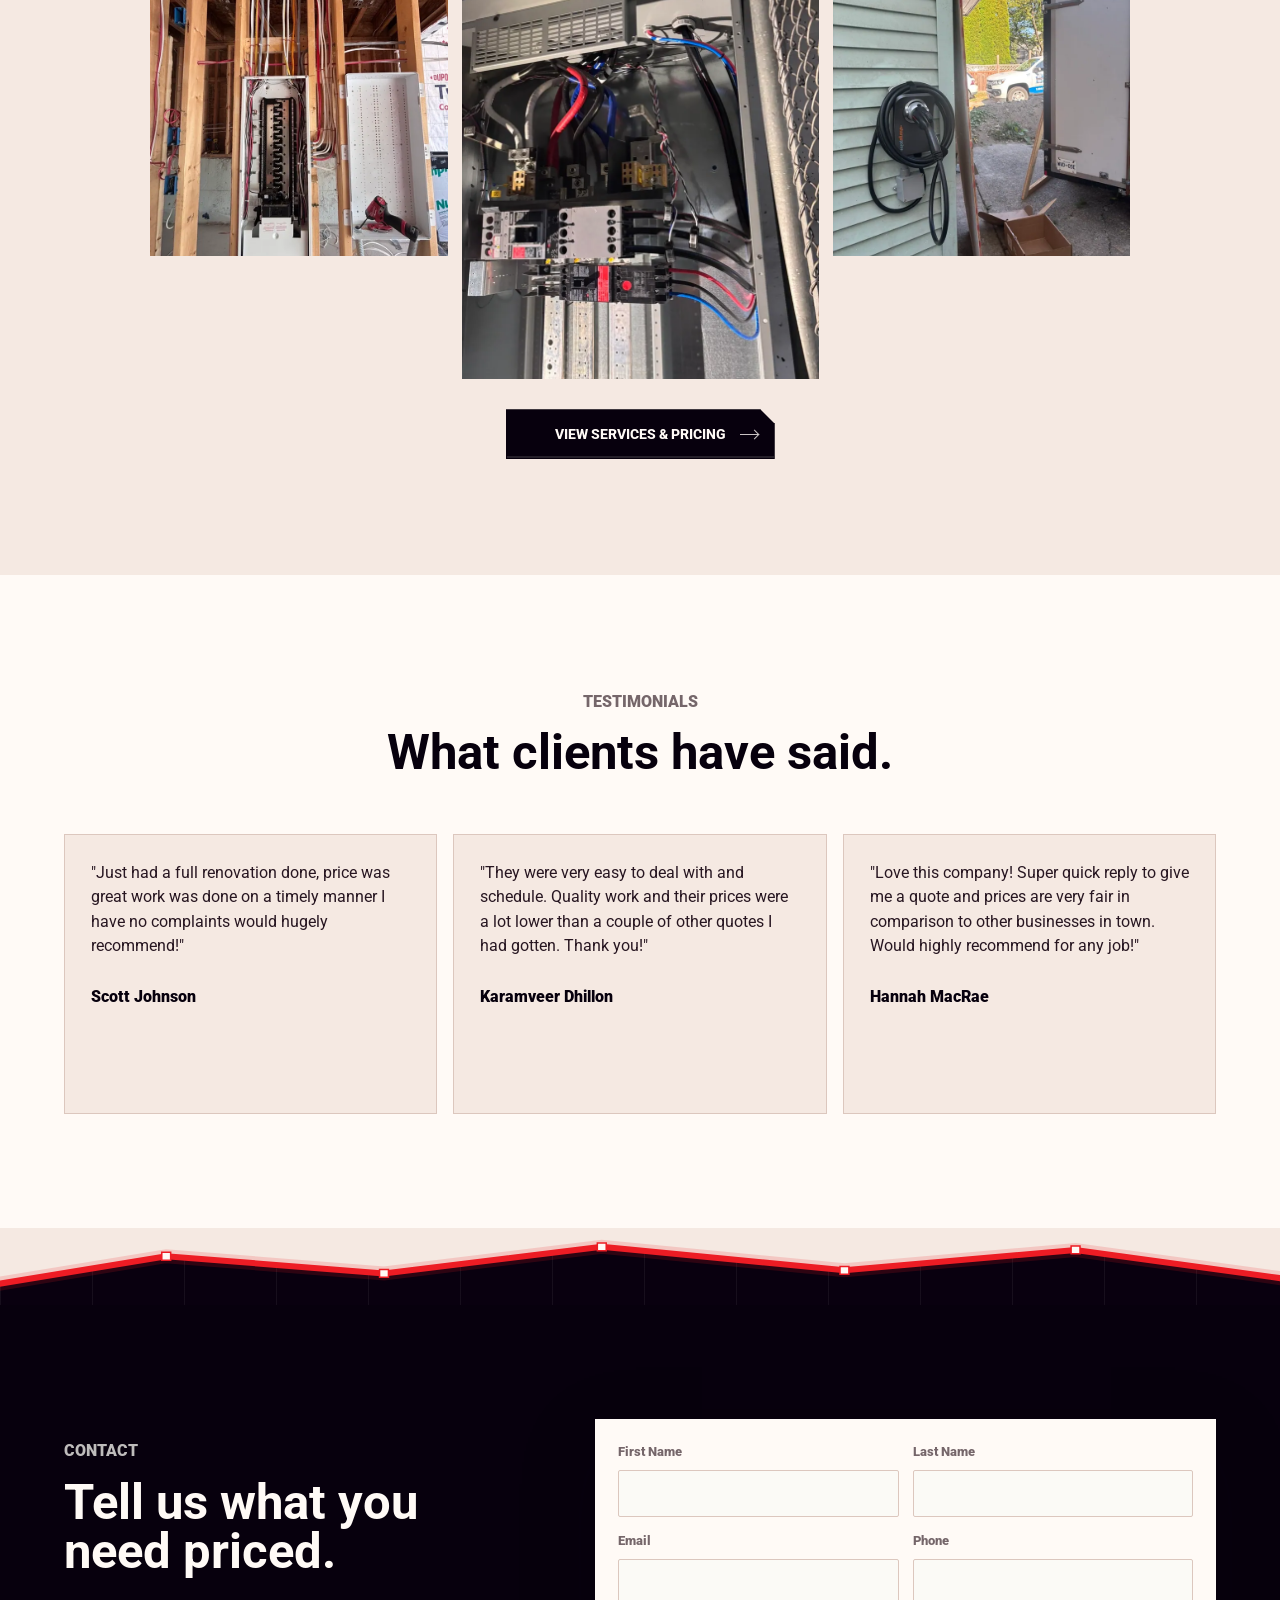
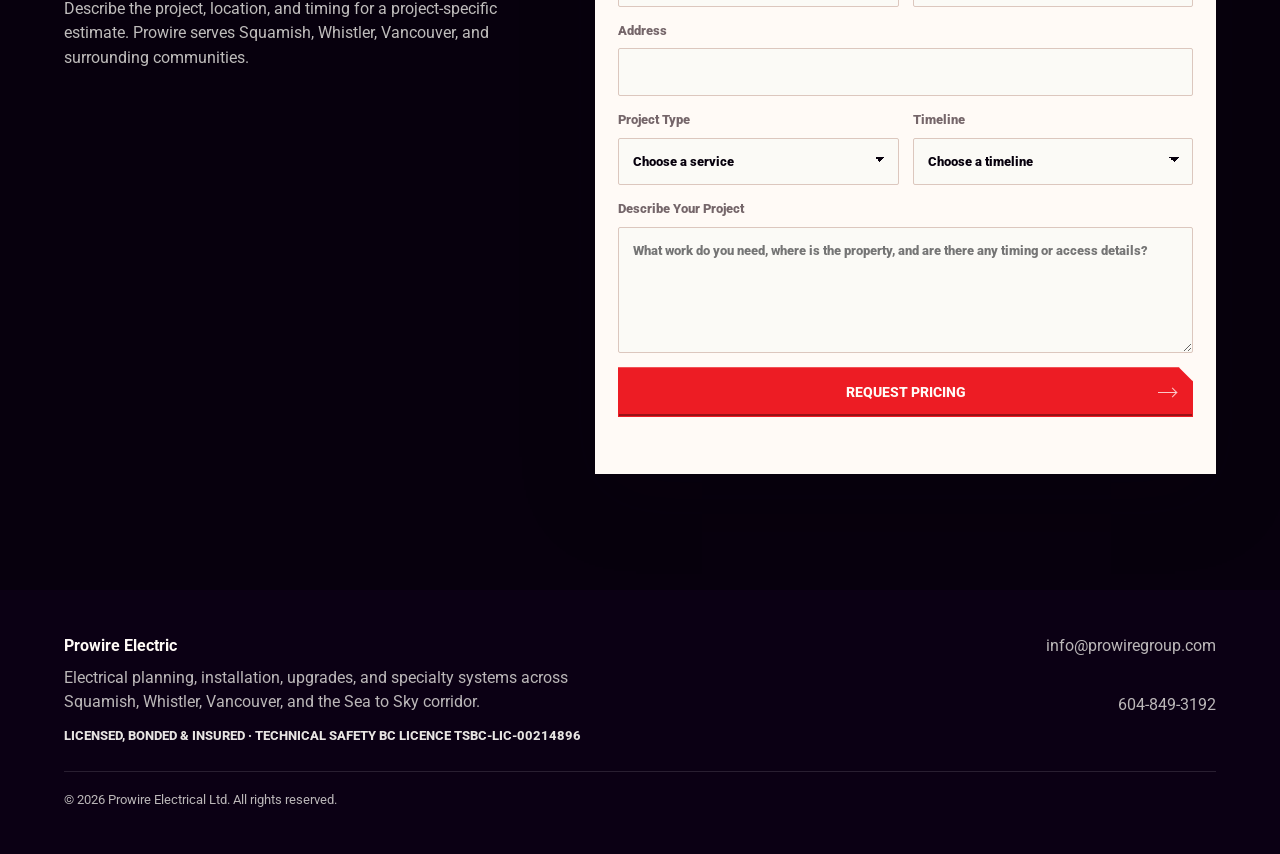
==== commit 48f7624d: "ads tracking" ====
--- a/index.html
+++ b/index.html
@@ -3,6 +3,14 @@
 <head>
   <meta charset="utf-8">
   <meta name="viewport" content="width=device-width, initial-scale=1">
+  <!-- Google tag (gtag.js) -->
+  <script async src="https://www.googletagmanager.com/gtag/js?id=G-K772J1YZ3Q"></script>
+  <script>
+    window.dataLayer = window.dataLayer || [];
+    function gtag(){dataLayer.push(arguments);}
+    gtag('js', new Date());
+    gtag('config', 'G-K772J1YZ3Q');
+  </script>
   <meta name="description" content="Electrical planning, installation, upgrades, and specialty systems in Squamish and Sea to Sky, including new builds, EV charging, solar, and security.">
   <title>Electrician in Squamish &amp; Sea to Sky | Prowire Electric</title>
   <link rel="canonical" href="https://www.prowireelectric.ca/">
